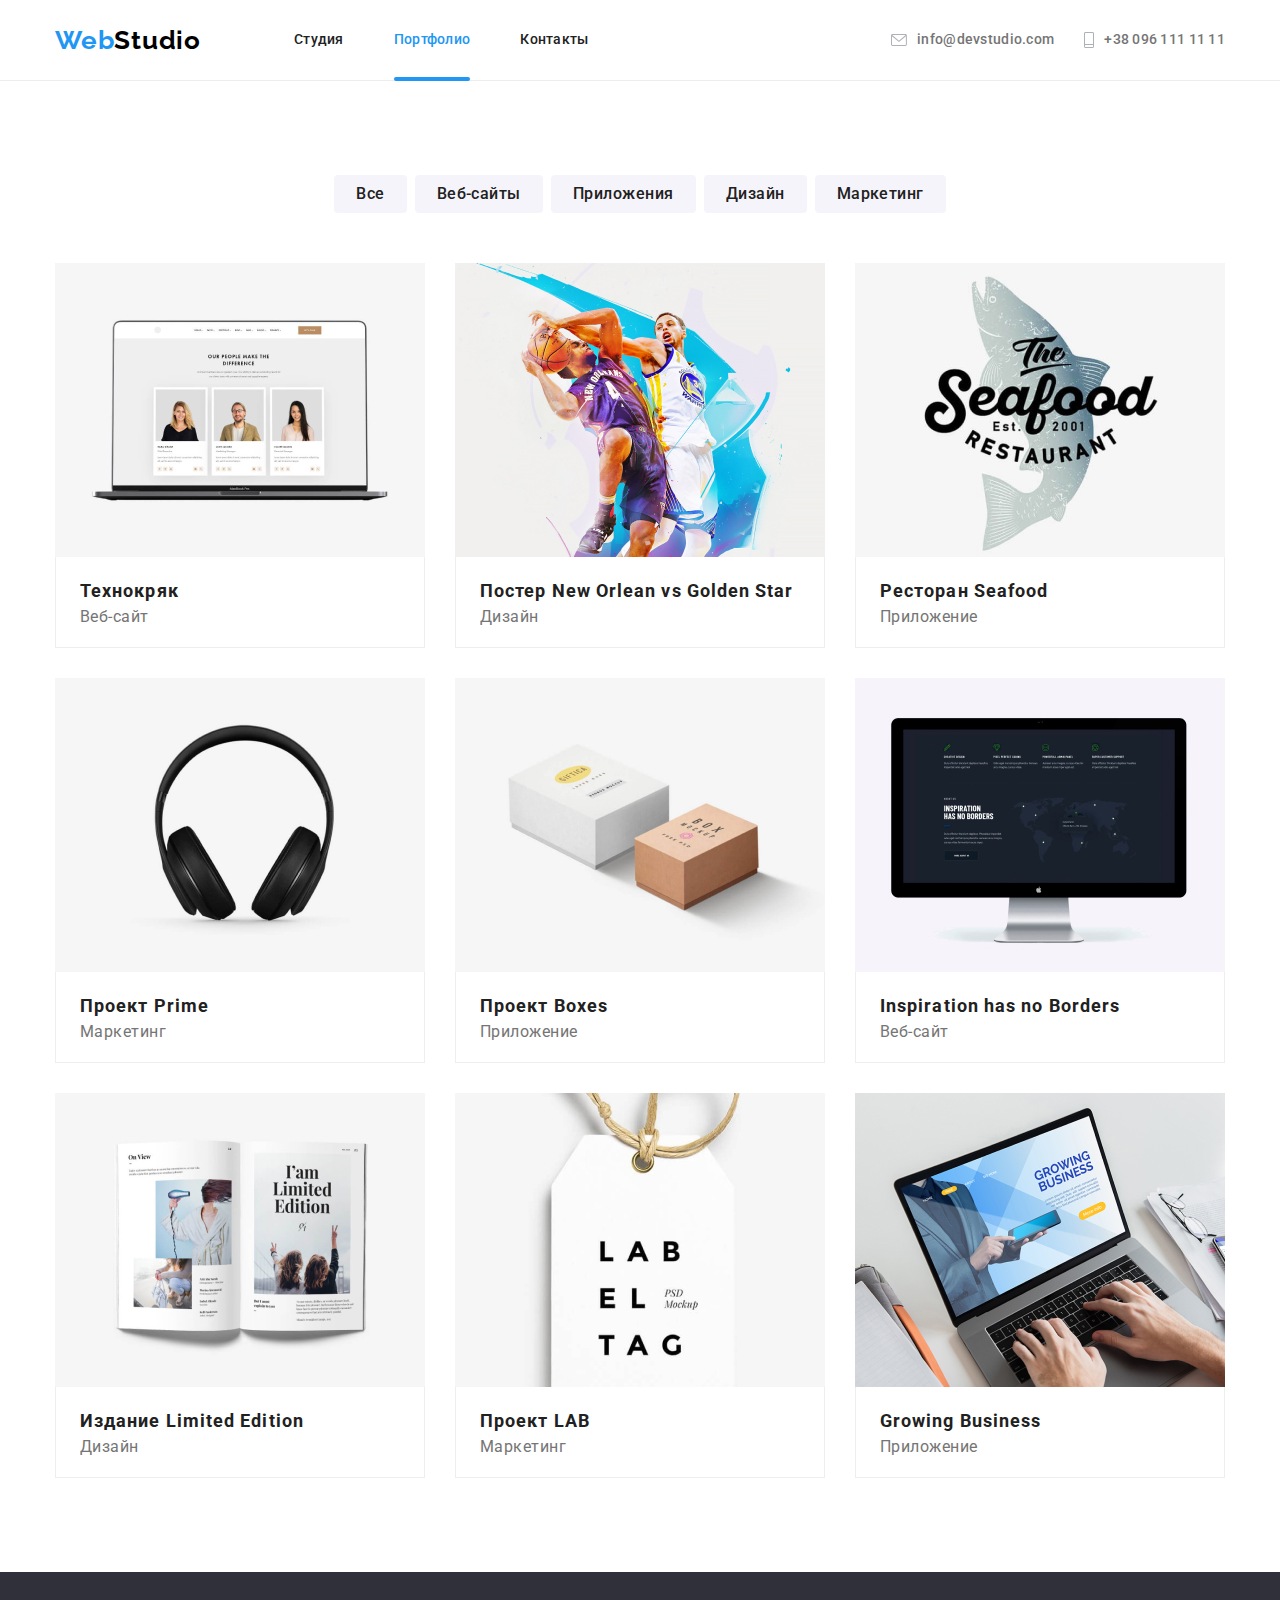
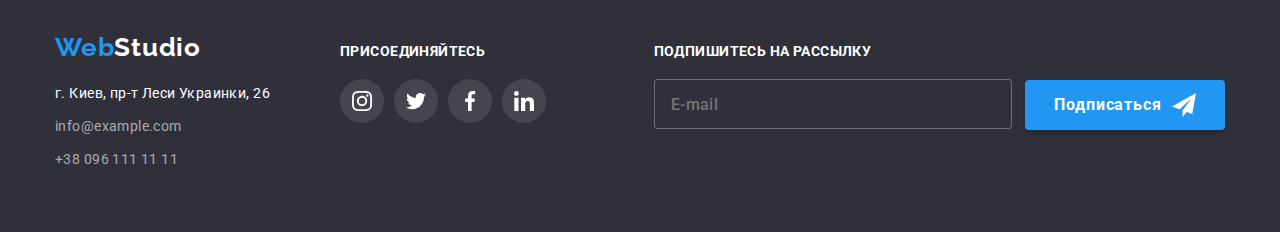
==== portfolio.html @ 92b2a3e3 "Копирует файлы ДЗ7 -> ДЗ8" ====
<!DOCTYPE html>
<html lang="ru">
  <head>
    <meta charset="UTF-8" />
    <meta http-equiv="X-UA-Compatible" content="IE=edge" />
    <meta name="viewport" content="width=device-width, initial-scale=1.0" />
    <title>Портфолио</title>
    <link rel="preconnect" href="https://fonts.gstatic.com" />
    <link
      href="https://fonts.googleapis.com/css2?family=Oleo+Script&family=Raleway:wght@700&family=Roboto:wght@400;500;700;900&display=swap"
      rel="stylesheet"
    />
    <link
      rel="stylesheet"
      href="https://cdnjs.cloudflare.com/ajax/libs/modern-normalize/0.2.0/modern-normalize.css"
    />
    <link rel="stylesheet" href="./css/main.min.css" />
    <meta name="viewport" content="width=device-width, initial-scale=1.0" />
  </head>
  <body>
    <!-- Секция "Верхняя линия"-->
    <header class="header">
      <div class="container">
        <div class="header__navigation">
          <nav class="header__navigation">
            <a class="header__link-logo" href="./"
              >Web<span class="header__link-logo-color">Studio</span></a
            >
            <ul class="header__list header__list-center">
              <li class="header__item-menu-margin">
                <a class="header__link-navigation" href="./">Студия</a>
              </li>
              <li class="header__item-menu-margin">
                <a
                  class="header__link-navigation current"
                  href="./portfolio.html"
                  >Портфолио</a
                >
              </li>
              <li class="header__item-menu-margin">
                <a class="header__link-navigation" href="./">Контакты</a>
              </li>
            </ul>
          </nav>
          <ul class="header__list header__list-margin">
            <li class="header__item-address-margin">
              <a class="header__link-address" href="mailto:info@devstudio.com">
                <svg class="header__icon" width="16px" height="12px">
                  <use href="./images/icons.svg#icon-address-envelope"></use>
                </svg>

                info@devstudio.com</a
              >
            </li>
            <li class="header__item-address-margin">
              <a class="header__link-address" href="tel:+380961111111">
                <svg class="header__icon" width="10px" height="16px">
                  <use href="./images/icons.svg#icon-address-phone"></use>
                </svg>
                +38 096 111 11 11</a
              >
            </li>
          </ul>
        </div>
      </div>
    </header>
    <!-- Main -->
    <main>
      <h1 class="visually-hidden">Проекты</h1>
      <!-- Секция фильтр проектов -->
      <section class="portfolio">
        <h2 class="visually-hidden">Фильтр проектов</h2>
        <div class="container">
          <ul class="portfolio__filter">
            <li class="portfolio__item">
              <button class="portfolio__button" type="button">Все</button>
            </li>
            <li class="portfolio__item">
              <button class="portfolio__button" type="button">Веб-сайты</button>
            </li>
            <li class="portfolio__item">
              <button class="portfolio__button" type="button">
                Приложения
              </button>
            </li>
            <li class="portfolio__item">
              <button class="portfolio__button" type="button">Дизайн</button>
            </li>
            <li class="portfolio__item">
              <button class="portfolio__button" type="button">Маркетинг</button>
            </li>
          </ul>
          <!-- Секция список проектов -->
          <h2 class="visually-hidden">Список проектов</h2>
          <ul class="portfolio__list">
            <li class="portfolio__card">
              <a href="./portfolio.html" class="portfolio__link">
                <div class="portfolio__image">
                  <img
                    src="./images/webstudio-portfolio-001.jpg"
                    alt="Фото с открытым ноутбуком"
                    width="370"
                  />
                  <div class="portfolio__description">
                    <p>
                      Технокряк это современная площадка распространения
                      коронавируса. Компании используют эту платформу для
                      цифрового шпионажа и атак на защищённые сервера
                      конкурентов.
                    </p>
                  </div>
                </div>
                <div class="portfolio__about">
                  <h3 class="portfolio__header-about">Технокряк</h3>
                  <p class="portfolio__text-about">Веб-сайт</p>
                </div>
              </a>
            </li>
            <li class="portfolio__card">
              <a href="./portfolio.html" class="portfolio__link">
                <div class="portfolio__image">
                  <img
                    src="./images/webstudio-portfolio-002.jpg"
                    alt="Фото с баскетболистами"
                    width="370"
                  />
                  <div class="portfolio__description">
                    <p>
                      Lorem ipsum dolor sit amet, consectetur adipisicing elit.
                      Minima nemo aperiam ipsam hic amet sed modi voluptates
                      voluptas totam, illo ea.
                    </p>
                  </div>
                </div>
                <div class="portfolio__about">
                  <h3 class="portfolio__header-about">
                    Постер New Orlean vs Golden Star
                  </h3>
                  <p class="portfolio__text-about">Дизайн</p>
                </div>
              </a>
            </li>
            <li class="portfolio__card">
              <a href="./portfolio.html" class="portfolio__link">
                <div class="portfolio__image">
                  <img
                    src="./images/webstudio-portfolio-003.jpg"
                    alt="Фото с логотипом-рыбой"
                    width="370"
                  />
                  <div class="portfolio__description">
                    <p>
                      Lorem ipsum dolor, sit amet consectetur adipisicing elit.
                      Omnis itaque ipsum, quisquam eum ipsa maiores illo
                      doloremque in provident ratione quasi laudantium id
                      recusandae similique nisi blanditiis optio! Officia, et!
                    </p>
                  </div>
                </div>
                <div class="portfolio__about">
                  <h3 class="portfolio__header-about">Ресторан Seafood</h3>
                  <p class="portfolio__text-about">Приложение</p>
                </div>
              </a>
            </li>
            <li class="portfolio__card">
              <a href="./portfolio.html" class="portfolio__link">
                <div class="portfolio__image">
                  <img
                    src="./images/webstudio-portfolio-004.jpg"
                    alt="Фото с гарнитурой"
                    width="370"
                  />
                  <div class="portfolio__description">
                    <p>
                      Lorem ipsum dolor sit amet consectetur adipisicing elit.
                      Enim illum dignissimos ullam architecto ipsam voluptas
                      suscipit! Eum aperiam amet id voluptatibus eaque quam,
                      autem debitis unde, recusandae ipsa eveniet praesentium.
                    </p>
                  </div>
                </div>
                <div class="portfolio__about">
                  <h3 class="portfolio__header-about">Проект Prime</h3>
                  <p class="portfolio__text-about">Маркетинг</p>
                </div>
              </a>
            </li>
            <li class="portfolio__card">
              <a href="./portfolio.html" class="portfolio__link">
                <div class="portfolio__image">
                  <img
                    src="./images/webstudio-portfolio-005.jpg"
                    alt="Фото с двумя коробками"
                    width="370"
                  />
                  <div class="portfolio__description">
                    <p>
                      Lorem ipsum, dolor sit amet consectetur adipisicing elit.
                      At quis odio animi tempora officiis, error molestias odit?
                      Doloribus sequi odit velit nesciunt laudantium assumenda
                      iusto?
                    </p>
                  </div>
                </div>
                <div class="portfolio__about">
                  <h3 class="portfolio__header-about">Проект Boxes</h3>
                  <p class="portfolio__text-about">Приложение</p>
                </div>
              </a>
            </li>
            <li class="portfolio__card">
              <a href="./portfolio.html" class="portfolio__link">
                <div class="portfolio__image">
                  <img
                    src="./images/webstudio-portfolio-006.jpg"
                    alt="Фото с ьоноблоком Apple"
                    width="370"
                  />
                  <div class="portfolio__description">
                    <p>
                      Lorem ipsum dolor sit amet consectetur adipisicing elit.
                      Totam, reprehenderit quia voluptatum deleniti
                      perspiciatis, id eligendi, quisquam odio dignissimos animi
                      quod consequuntur ad nihil similique aspernatur eius
                      placeat excepturi sed.
                    </p>
                  </div>
                </div>
                <div class="portfolio__about">
                  <h3 class="portfolio__header-about">
                    Inspiration has no Borders
                  </h3>
                  <p class="portfolio__text-about">Веб-сайт</p>
                </div>
              </a>
            </li>
            <li class="portfolio__card">
              <a href="./portfolio.html" class="portfolio__link">
                <div class="portfolio__image">
                  <img
                    src="./images/webstudio-portfolio-007.jpg"
                    alt="Фото с открытой книгой"
                    width="370"
                  />
                  <div class="portfolio__description">
                    <p>
                      Lorem ipsum, dolor sit amet consectetur adipisicing elit.
                      Nisi perferendis rem quo voluptates. Consectetur
                      repudiandae culpa maxime non iure tempore obcaecati dolor
                      voluptate ad, consequatur, deserunt commodi, excepturi
                      odio neque.
                    </p>
                  </div>
                </div>
                <div class="portfolio__about">
                  <h3 class="portfolio__header-about">
                    Издание Limited Edition
                  </h3>
                  <p class="portfolio__text-about">Дизайн</p>
                </div>
              </a>
            </li>
            <li class="portfolio__card">
              <a href="./portfolio.html" class="portfolio__link">
                <div class="portfolio__image">
                  <img
                    src="./images/webstudio-portfolio-008.jpg"
                    alt="Фото с метка с буквами"
                    width="370"
                  />
                  <div class="portfolio__description">
                    <p>
                      Lorem ipsum dolor sit amet consectetur adipisicing elit.
                      Delectus, exercitationem. Molestiae perferendis cupiditate
                      explicabo
                    </p>
                  </div>
                </div>
                <div class="portfolio__about">
                  <h3 class="portfolio__header-about">Проект LAB</h3>
                  <p class="portfolio__text-about">Маркетинг</p>
                </div>
              </a>
            </li>
            <li class="portfolio__card">
              <a href="./portfolio.html" class="portfolio__link">
                <div class="portfolio__image">
                  <img
                    src="./images/webstudio-portfolio-009.jpg"
                    alt="Фото руки на клавиатуре ноутбука"
                    width="370"
                  />
                  <div class="portfolio__description">
                    <p>
                      Lorem, ipsum dolor sit amet consectetur adipisicing elit.
                      Explicabo, illum cum facilis harum porro dignissimos, illo
                      perferendis similique ratione qui quia at placeat delectus
                      corrupti doloribus rerum non culpa dolorum!
                    </p>
                  </div>
                </div>
                <div class="portfolio__about">
                  <h3 class="portfolio__header-about">Growing Business</h3>
                  <p class="portfolio__text-about">Приложение</p>
                </div>
              </a>
            </li>
          </ul>
        </div>
      </section>
    </main>
    <!-- Секция "Подвал"-->
    <footer class="footer">
      <div class="container">
        <div class="footer__body">
          <div class="footer__address">
            <a class="footer__link-logo" href="./"
              >Web<span class="footer__link-logo-color">Studio</span></a
            >
            <address>
              <ul class="footer__list">
                <li class="footer__item">
                  <a
                    class="footer__link footer__link-light"
                    href="http://maps.google.com/?q=г.Киев,пр-тЛесиУкраинки,26"
                    target="_blank"
                    rel="nofollow noreferrer"
                    >г. Киев, пр-т Леси Украинки, 26</a
                  >
                </li>
                <li class="footer__item">
                  <a
                    class="footer__link footer__link-dark"
                    href="mailto:info@example.com"
                    >info@example.com</a
                  >
                </li>
                <li class="footer__item">
                  <a
                    class="footer__link footer__link-dark"
                    href="tel:+380961111111"
                    >+38 096 111 11 11</a
                  >
                </li>
              </ul>
            </address>
          </div>
          <div class="footer__social">
            <p class="footer__title">присоединяйтесь</p>
            <!-- список контактов в социальных сетях -->
            <ul class="footer__list-social">
              <li class="footer__item-social">
                <a
                  href="https://www.instagram.com"
                  class="footer__link-social"
                  target="_blank"
                  rel="noreferrer noopener"
                >
                  <svg class="footer__icon icon-social">
                    <use href="./images/icons.svg#icon-social-instagram"></use>
                  </svg>
                </a>
              </li>
              <li class="footer__item-social">
                <a
                  href="https://www.twitter.com"
                  class="footer__link-social"
                  target="_blank"
                  rel="noreferrer noopener"
                >
                  <svg class="footer__icon icon-social">
                    <use href="./images/icons.svg#icon-social-twitter"></use>
                  </svg>
                </a>
              </li>
              <li class="footer__item-social">
                <a
                  href="https://www.facebook.com"
                  class="footer__link-social"
                  target="_blank"
                  rel="noreferrer noopener"
                >
                  <svg class="footer__icon icon-social">
                    <use href="./images/icons.svg#icon-social-facebook"></use>
                  </svg>
                </a>
              </li>
              <li class="footer__item-social">
                <a
                  href="https://www.linkedin.com"
                  class="footer__link-social"
                  target="_blank"
                  rel="noreferrer noopener"
                >
                  <svg class="footer__icon icon-social">
                    <use href="./images/icons.svg#icon-social-linkedin"></use>
                  </svg>
                </a>
              </li>
            </ul>
          </div>
          <!-- Форма ввода электронного адреса для подписки на рассылку -->
          <div class="footer__form">
            <form action="./index.html">
              <label class="footer__label"> Подпишитесь на рассылку </label>
              <input
                class="footer__input"
                type="email"
                name="subscride-email-address"
                placeholder="E-mail"
              />
              <button class="footer__button button" type="submit">
                <span class="footer__label-button">
                  Подписаться
                  <svg class="footer__icon-button">
                    <use href="./images/icons.svg#icon-send-plane"></use>
                  </svg>
                </span>
              </button>
            </form>
          </div>
        </div>
      </div>
    </footer>
  </body>
</html>
---- css/main.min.css ----
/*! modern-normalize | MIT License | https://github.com/sindresorhus/modern-normalize */html{-webkit-box-sizing:border-box;box-sizing:border-box}*,*::before,*::after{-webkit-box-sizing:inherit;box-sizing:inherit}html{line-height:1.15}body{margin:0}h1{font-size:2em;margin:0.67em 0}hr{-webkit-box-sizing:content-box;box-sizing:content-box;height:0}pre{font-family:monospace, monospace;font-size:1em}a{-webkit-text-decoration-skip:objects}abbr[title]{-webkit-text-decoration:underline dotted;text-decoration:underline dotted}b,strong{font-weight:bolder}code,kbd,samp{font-family:monospace, monospace;font-size:1em}small{font-size:80%}sub,sup{font-size:75%;line-height:0;position:relative;vertical-align:baseline}sub{bottom:-0.25em}sup{top:-0.5em}button,input,optgroup,select,textarea{font-family:inherit;font-size:100%;line-height:1.15;margin:0}button,select{text-transform:none}button,[type='reset'],[type='submit']{-webkit-appearance:button}button::-moz-focus-inner,[type='button']::-moz-focus-inner,[type='reset']::-moz-focus-inner,[type='submit']::-moz-focus-inner{border-style:none;padding:0}button:-moz-focusring,[type='button']:-moz-focusring,[type='reset']:-moz-focusring,[type='submit']:-moz-focusring{outline:1px dotted ButtonText}fieldset{padding:0.35em 0.75em 0.625em}legend{padding:0}progress{vertical-align:baseline}[type='number']::-webkit-inner-spin-button,[type='number']::-webkit-outer-spin-button{height:auto}[type='search']{-webkit-appearance:textfield;outline-offset:-2px}[type='search']::-webkit-search-cancel-button,[type='search']::-webkit-search-decoration{-webkit-appearance:none}::-webkit-file-upload-button{-webkit-appearance:button;font:inherit}details{display:block}summary{display:list-item}.header .header__link-logo,.footer .footer__link-logo{color:#2196f3;font-family:'Raleway', sans-serif;font-weight:700;font-size:26px;line-height:1.19;letter-spacing:0.03em}.header .header__link-navigation{color:#212121;font-weight:500;font-size:14px;line-height:1.14;letter-spacing:0.02em;padding-top:32px;padding-bottom:32px}.header .header__link-address{color:#757575;font-weight:500;font-size:14px;line-height:1.14;letter-spacing:0.02em;padding-top:32px;padding-bottom:32px}.header .header__link-logo,.footer .footer__link-logo{color:#2196f3;font-family:'Raleway', sans-serif;font-weight:700;font-size:26px;line-height:1.19;letter-spacing:0.03em}.header .header__link-navigation{color:#212121;font-weight:500;font-size:14px;line-height:1.14;letter-spacing:0.02em;padding-top:32px;padding-bottom:32px}.hero .hero__title{color:#fff;font-weight:900;font-size:44px;line-height:1.36;text-align:center;letter-spacing:0.06em;text-transform:uppercase}.functions .functions__title,.team .team__title,.clients .clients__title{color:#212121;font-weight:700;font-size:36px;line-height:1.16;text-align:center;letter-spacing:0.03em}.footer .footer__title,.footer .footer__label,.features .features__title{color:#212121;font-weight:700;font-size:14px;line-height:1.14;letter-spacing:0.03em;text-transform:uppercase}.functions .functions__text{color:#fff;font-weight:500;font-size:14px;line-height:1.18;text-align:center;letter-spacing:0.03em;text-transform:uppercase}.team .team__name{color:#212121;font-weight:500;font-size:16px;line-height:1.18;text-align:center;letter-spacing:0.03em}.footer .footer__link,.features .features__text{font-style:normal;color:#757575;font-size:14px;line-height:1.71;letter-spacing:0.03em}.team .team__text,.portfolio .portfolio__text-about{color:#757575;font-size:16px;line-height:1.18;letter-spacing:0.03em}.portfolio .portfolio__description{font-size:18px;line-height:1.5;letter-spacing:0.03em;color:#fff}.portfolio .portfolio__header-about{margin-bottom:4px;font-weight:700;font-size:18px;line-height:1.5;letter-spacing:0.06em;color:#212121}.modal .modal__header{font-weight:700;font-size:20px;line-height:1.15;text-align:center;letter-spacing:0.03em;color:#212121}.footer .footer__input{font-weight:500;font-size:16px;line-height:1.25;letter-spacing:0.03em;color:rgba(255,255,255,0.6)}.footer .footer__button,.hero .hero__button,.modal .modal__button{color:#fff;font-weight:700;font-size:16px;line-height:1.87;letter-spacing:0.06em}.portfolio .portfolio__button{color:#212121;font-weight:500;font-size:16px;line-height:1.62;text-align:center;letter-spacing:0.03em}html{-webkit-box-sizing:border-box;box-sizing:border-box}*,*::after,*::before{-webkit-box-sizing:inherit;box-sizing:inherit}body{font-family:'Roboto', sans-serif;font-size:14px;line-height:1.71;letter-spacing:0.03em;color:#757575}.container{padding-left:15px;padding-right:15px;margin:0 auto}.visually-hidden{position:absolute !important;clip:rect(1px 1px 1px 1px);clip:rect(1px, 1px, 1px, 1px);padding:0 !important;border:0 !important;height:1px !important;width:1px !important;overflow:hidden}@media screen and (min-width: 480px){.container{max-width:480px}}@media screen and (min-width: 768px){.container{max-width:768px}}@media screen and (min-width: 1200px){.container{max-width:1200px}}.button{-webkit-box-align:center;-ms-flex-align:center;align-items:center;text-align:center;background-color:#2196f3;cursor:pointer;border:none;border-radius:4px}.icon-social{width:20px;height:20px;fill:#afb1b8}.header{background-color:#fff;border-bottom:1px solid #ececec}.header .header__link-logo{display:block;text-decoration:none;margin-right:93px}.header .header__link-logo-color{color:#000}.header .header__navigation{display:-webkit-box;display:-ms-flexbox;display:flex;-webkit-box-align:center;-ms-flex-align:center;align-items:center}.header .header__list{list-style:none;display:-webkit-box;display:-ms-flexbox;display:flex;margin-top:0;margin-bottom:0;padding:0}.header .header__list-margin{margin-left:auto}.header .header__list-center{-webkit-box-align:center;-ms-flex-align:center;align-items:center}.header .header__item-menu-margin:not(:last-child){margin-right:50px}.header .header__item-address-margin:not(:last-child){margin-right:30px}.header .header__link-navigation{-webkit-transition:250ms color cubic-bezier(0.4, 0, 0.2, 1);transition:250ms color cubic-bezier(0.4, 0, 0.2, 1);position:relative;display:block;text-decoration:none}.header .header__link-navigation.current,.header .header__link-navigation:hover,.header .header__link-navigation:active,.header .header__link-navigation:focus{color:#2196f3}.header .header__link-navigation.current::after{opacity:1}.header .header__link-navigation::after{-webkit-transition:250ms opacity cubic-bezier(0.4, 0, 0.2, 1);transition:250ms opacity cubic-bezier(0.4, 0, 0.2, 1);content:'';position:absolute;display:block;border-radius:2px;width:100%;height:4px;left:0;bottom:-1px;background-color:#2196f3;opacity:0}.header .header__icon{-webkit-transition:250ms fill cubic-bezier(0.4, 0, 0.2, 1);transition:250ms fill cubic-bezier(0.4, 0, 0.2, 1);fill:#afb1b8;margin-right:10px}.header .header__link-address{-webkit-transition:250ms color cubic-bezier(0.4, 0, 0.2, 1);transition:250ms color cubic-bezier(0.4, 0, 0.2, 1);display:-webkit-box;display:-ms-flexbox;display:flex;-webkit-box-align:center;-ms-flex-align:center;align-items:center;text-decoration:none}.header .header__link-address:hover,.header .header__link-address:active,.header .header__link-address:focus{color:#2196f3}.header .header__link-address:hover .header__icon,.header .header__link-address:active .header__icon,.header .header__link-address:focus .header__icon{fill:#2196f3}.footer{width:auto;padding-top:60px;padding-bottom:60px;background-color:#2f303a}.footer .footer__body{display:-webkit-box;display:-ms-flexbox;display:flex;-webkit-box-align:baseline;-ms-flex-align:baseline;align-items:baseline}.footer .footer__link-logo{display:inline-block;text-decoration:none;margin-right:0;margin-bottom:20px}.footer .footer__link-logo-color{color:#fff}.footer .footer__address{margin-right:70px}.footer .footer__list{display:-webkit-box;display:-ms-flexbox;display:flex;padding-left:0;padding-right:0;margin-top:0;margin-bottom:0;-webkit-box-orient:vertical;-webkit-box-direction:normal;-ms-flex-direction:column;flex-direction:column;list-style:none}.footer .footer__item:not(:last-child){margin-bottom:9px}.footer .footer__link{-webkit-transition:250ms color cubic-bezier(0.4, 0, 0.2, 1);transition:250ms color cubic-bezier(0.4, 0, 0.2, 1);text-decoration:none}.footer .footer__link:hover,.footer .footer__link:active,.footer .footer__link:focus{color:#2196f3}.footer .footer__link-light{color:#fff}.footer .footer__link-dark{color:rgba(255,255,255,0.6)}.footer .footer__social{margin-top:0;margin-bottom:0}.footer .footer__title{margin-top:0;margin-bottom:20px;padding-top:0;padding-bottom:0;color:#fff}.footer .footer__list-social{display:-webkit-inline-box;display:-ms-inline-flexbox;display:inline-flex;list-style:none;padding-left:0;padding-right:0;margin-top:0;margin-bottom:0}.footer .footer__item-social{display:-webkit-box;display:-ms-flexbox;display:flex;-webkit-box-pack:center;-ms-flex-pack:center;justify-content:center;-webkit-box-align:center;-ms-flex-align:center;align-items:center;background:rgba(255,255,255,0.1);border-radius:50%;width:44px;height:44px}.footer .footer__item-social:not(:last-child){margin-right:10px}.footer .footer__link-social{-webkit-transition:250ms background-color cubic-bezier(0.4, 0, 0.2, 1);transition:250ms background-color cubic-bezier(0.4, 0, 0.2, 1);display:-webkit-box;display:-ms-flexbox;display:flex;-webkit-box-pack:center;-ms-flex-pack:center;justify-content:center;-webkit-box-align:center;-ms-flex-align:center;align-items:center;border-radius:50%;width:44px;height:44px}.footer .footer__link-social:hover,.footer .footer__link-social:active,.footer .footer__link-social:focus{background-color:#2196f3}.footer .footer__icon{-webkit-transition:250ms fill cubic-bezier(0.4, 0, 0.2, 1);transition:250ms fill cubic-bezier(0.4, 0, 0.2, 1);fill:#fff}.footer .footer__form{margin-right:0;margin-left:auto}.footer .footer__label{display:block;margin-top:0;margin-bottom:20px;padding-top:0;padding-bottom:0;color:#fff}.footer .footer__input{-webkit-transition:250ms -webkit-filter cubic-bezier(0.4, 0, 0.2, 1);transition:250ms -webkit-filter cubic-bezier(0.4, 0, 0.2, 1);transition:250ms filter cubic-bezier(0.4, 0, 0.2, 1);transition:250ms filter cubic-bezier(0.4, 0, 0.2, 1), 250ms -webkit-filter cubic-bezier(0.4, 0, 0.2, 1);-webkit-transition:250ms border-color cubic-bezier(0.4, 0, 0.2, 1);transition:250ms border-color cubic-bezier(0.4, 0, 0.2, 1);width:358px;height:50px;padding:15px 16px 15px 16px;margin-right:10px;border:1px solid rgba(255,255,255,0.3);-webkit-box-sizing:border-box;box-sizing:border-box;border-radius:4px;outline:none;background:#2f303a}.footer .footer__input:hover,.footer .footer__input:active,.footer .footer__input:focus{border:1px solid #2196f3;-webkit-filter:drop-shadow(0px 4px 4px rgba(0,0,0,0.15));filter:drop-shadow(0px 4px 4px rgba(0,0,0,0.15))}.footer .footer__button{-webkit-transition:250ms -webkit-filter cubic-bezier(0.4, 0, 0.2, 1);transition:250ms -webkit-filter cubic-bezier(0.4, 0, 0.2, 1);transition:250ms filter cubic-bezier(0.4, 0, 0.2, 1);transition:250ms filter cubic-bezier(0.4, 0, 0.2, 1), 250ms -webkit-filter cubic-bezier(0.4, 0, 0.2, 1);width:200px;height:50px;padding:0 0 0 0;-webkit-box-shadow:0px 4px 4px rgba(0,0,0,0.15);box-shadow:0px 4px 4px rgba(0,0,0,0.15)}.footer .footer__button:hover,.footer .footer__button:active,.footer .footer__button:focus{-webkit-filter:drop-shadow(0px 4px 4px rgba(0,0,0,0.25));filter:drop-shadow(0px 4px 4px rgba(0,0,0,0.25))}.footer .footer__label-button{display:-webkit-box;display:-ms-flexbox;display:flex;-webkit-box-align:center;-ms-flex-align:center;align-items:center;-webkit-box-pack:center;-ms-flex-pack:center;justify-content:center}.footer .footer__icon-button{width:24px;height:24px;margin-left:10px;fill:#fff}.hero{display:block;text-align:center;max-width:1600px;padding-top:200px;padding-bottom:200px;margin-left:auto;margin-right:auto;background-color:#c4c4c4;background-image:-webkit-gradient(linear, right top, left top, from(rgba(47,48,58,0.4)), color-stop(40%), to(transparent)),url(../images/webstudio-bgimage.jpg);background-image:linear-gradient(to left, rgba(47,48,58,0.4), 40%, transparent 100%),url(../images/webstudio-bgimage.jpg);background-repeat:no-repeat;background-position:top left;background-size:cover}.hero .hero__title{margin-top:0;margin-bottom:30px;padding-bottom:0}.hero .hero__button{-webkit-transition:250ms background-color cubic-bezier(0.4, 0, 0.2, 1);transition:250ms background-color cubic-bezier(0.4, 0, 0.2, 1);width:200px;height:50px}.hero .hero__button:hover,.hero .hero__button:active,.hero .hero__button:focus{background-color:#188ce8;border-radius:0px}.modal__backdrop{-webkit-transition:250ms opacity cubic-bezier(0.4, 0, 0.2, 1);transition:250ms opacity cubic-bezier(0.4, 0, 0.2, 1);position:fixed;top:0;left:0;width:100%;height:100%;z-index:99;background:rgba(0,0,0,0.2)}.modal__backdrop.is-hidden{opacity:0;pointer-events:none}.modal{position:absolute;display:block;padding:0 0 0 0;top:50%;left:50%;width:530px;height:580px;border-radius:4px;-webkit-transform:translate(-50%, -50%);transform:translate(-50%, -50%);background:#fff;-webkit-box-shadow:0px 1px 3px rgba(0,0,0,0.12),0px 1px 1px rgba(0,0,0,0.14),0px 2px 1px rgba(0,0,0,0.2);box-shadow:0px 1px 3px rgba(0,0,0,0.12),0px 1px 1px rgba(0,0,0,0.14),0px 2px 1px rgba(0,0,0,0.2);border-radius:4px}.modal .modal__close{display:-webkit-box;display:-ms-flexbox;display:flex;-webkit-box-pack:end;-ms-flex-pack:end;justify-content:flex-end;margin-top:8px;margin-bottom:2px;margin-right:8px}.modal .modal__button-close{display:-webkit-box;display:-ms-flexbox;display:flex;-webkit-box-pack:center;-ms-flex-pack:center;justify-content:center;-webkit-box-align:center;-ms-flex-align:center;align-items:center;cursor:pointer;background:#fff;border:1px solid rgba(0,0,0,0.1);border-radius:50%;width:30px;height:30px}.modal .modal__icon-close{-webkit-transition:250ms fill cubic-bezier(0.4, 0, 0.2, 1);transition:250ms fill cubic-bezier(0.4, 0, 0.2, 1);width:11px;height:11px;fill:black}.modal .modal__button-close:hover .modal__icon-close{-webkit-transition:250ms fill cubic-bezier(0.4, 0, 0.2, 1);transition:250ms fill cubic-bezier(0.4, 0, 0.2, 1);fill:#2196f3}.modal .modal__header{display:block;margin-top:0;margin-bottom:12px;padding:0 0 0 0}.modal .modal__form{display:-webkit-box;display:-ms-flexbox;display:flex;-webkit-box-orient:vertical;-webkit-box-direction:normal;-ms-flex-direction:column;flex-direction:column;-webkit-box-align:center;-ms-flex-align:center;align-items:center}.modal .modal__group{display:-webkit-box;display:-ms-flexbox;display:flex;-webkit-box-orient:vertical;-webkit-box-direction:normal;-ms-flex-direction:column;flex-direction:column;-webkit-box-align:center;-ms-flex-align:center;align-items:center;margin-bottom:20px}.modal .modal__input-label{position:relative;display:-webkit-box;display:-ms-flexbox;display:flex;-webkit-box-orient:vertical;-webkit-box-direction:normal;-ms-flex-direction:column;flex-direction:column;cursor:pointer;margin-bottom:10px}.modal .modal__comment-label{display:-webkit-box;display:-ms-flexbox;display:flex;-webkit-box-orient:vertical;-webkit-box-direction:normal;-ms-flex-direction:column;flex-direction:column;cursor:pointer;margin-bottom:0px}.modal .modal__checkbox-label{position:relative;display:-webkit-box;display:-ms-flexbox;display:flex;-webkit-box-align:baseline;-ms-flex-align:baseline;align-items:baseline;-webkit-box-pack:center;-ms-flex-pack:center;justify-content:center;width:448px;margin-bottom:30px}.modal .modal__input-text{margin-top:0;margin-bottom:4px;padding:0 0 0 0;font-weight:500;font-size:12px;line-height:1.16;letter-spacing:0.01em;color:#757575}.modal .modal__checkbox-text{margin-top:0;margin-bottom:0;margin-left:7px;padding:0 0 0 0;font-weight:500;font-size:14px;line-height:1.71;letter-spacing:0.03em;color:#757575}.modal .modal__input{-webkit-transition:250ms border-color cubic-bezier(0.4, 0, 0.2, 1);transition:250ms border-color cubic-bezier(0.4, 0, 0.2, 1);width:448px;height:40px;border:1px solid rgba(33,33,33,0.2);-webkit-box-sizing:border-box;box-sizing:border-box;outline-width:0px;cursor:pointer;border-radius:4px;padding:11px 12px 11px 42px}.modal .modal__input:hover ~ .modal__icon-input,.modal .modal__input:active ~ .modal__icon-input,.modal .modal__input:focus ~ .modal__icon-input,.modal .modal__input:hover,.modal .modal__input:active,.modal .modal__input:focus{border-color:#2196f3;fill:#188ce8}.modal .modal__icon-input{-webkit-transition:250ms fill cubic-bezier(0.4, 0, 0.2, 1);transition:250ms fill cubic-bezier(0.4, 0, 0.2, 1);position:absolute;top:50%;left:0;width:18px;height:18px;margin-left:12px;fill:#212121}.modal .modal__icon-checkbox{-webkit-transition:250ms opacity cubic-bezier(0.4, 0, 0.2, 1);transition:250ms opacity cubic-bezier(0.4, 0, 0.2, 1);position:absolute;top:18%;left:12px;width:16px;height:15px;fill:#212121}.modal .modal__icon-checkbox-checked{-webkit-transition:250ms opacity cubic-bezier(0.4, 0, 0.2, 1);transition:250ms opacity cubic-bezier(0.4, 0, 0.2, 1);position:absolute;top:18%;left:12px;width:16px;height:15px;fill:#212121;opacity:0}.modal .modal__comment{-webkit-transition:250ms border-color cubic-bezier(0.4, 0, 0.2, 1);transition:250ms border-color cubic-bezier(0.4, 0, 0.2, 1);width:448px;height:120px;padding:12px 16px 12px 16px;resize:none;border:1px solid rgba(33,33,33,0.2);-webkit-box-sizing:border-box;box-sizing:border-box;outline-width:0px;cursor:pointer;border-radius:4px;font-weight:500;font-size:14px;line-height:1.14;letter-spacing:0.01em;color:rgba(117,117,117,0.5)}.modal .modal__comment:hover{border-color:#2196f3}.modal .modal__checkbox{opacity:0;margin-right:7px}.modal .modal__checkbox:checked ~ .modal__icon-checkbox{opacity:0}.modal .modal__checkbox:checked ~ .modal__icon-checkbox-checked{opacity:1}.modal .modal__link{color:#2196f3}.modal .modal__button{-webkit-transition:250ms background-color cubic-bezier(0.4, 0, 0.2, 1);transition:250ms background-color cubic-bezier(0.4, 0, 0.2, 1);width:200px;height:50px;padding:0 0 0 0;-webkit-box-shadow:0px 4px 4px rgba(0,0,0,0.15);box-shadow:0px 4px 4px rgba(0,0,0,0.15)}.modal .modal__button:hover,.modal .modal__button:active,.modal .modal__button:focus{background-color:#188ce8}.features{background-color:#fff}.features .features__list{margin-top:0;margin-bottom:0;padding-left:0;padding-right:0;list-style:none}.features .features__item{display:block;margin-top:0;margin-bottom:0px}.features .features__title{margin-top:0;margin-bottom:10px}.features .features__text{margin-top:0;margin-bottom:0}.features .features__icon{width:70px;height:70px;fill:#212121}.features .features__view{display:-webkit-box;display:-ms-flexbox;display:flex;-webkit-box-pack:center;-ms-flex-pack:center;justify-content:center;-webkit-box-align:center;-ms-flex-align:center;align-items:center;width:270px;height:120px;background:#f5f4fa;border-radius:4px;margin-bottom:30px}@media screen and (min-width: 480px){.features{padding-top:60px;padding-bottom:60px}.features .features__list{display:block;margin-left:auto;margin-right:auto;margin-bottom:0}.features .features__item{display:block;margin-top:0;margin-bottom:0px;width:450px}.features .features__item:not(:last-child){margin-bottom:30px}.features .features__view{width:450px}.features .features__title{text-align:center}}@media screen and (min-width: 768px){.features{padding-top:60px;padding-bottom:60px}.features .features__list{display:-webkit-box;display:-ms-flexbox;display:flex;-ms-flex-wrap:wrap;flex-wrap:wrap;margin-left:auto;margin-right:auto;margin-bottom:0}.features .features__item{display:block;margin-top:0;margin-bottom:0px;width:354px}.features .features__item:not(:nth-child(2n)){margin-right:30px}.features .features__item:not(:nth-last-child(-n+2)){margin-bottom:30px}.features .features__view{width:354px}.features .features__title{text-align:left}}@media screen and (min-width: 1200px){.features{padding-top:94px;padding-bottom:94px}.features .features__list{display:-webkit-box;display:-ms-flexbox;display:flex;-ms-flex-wrap:nowrap;flex-wrap:nowrap}.features .features__item{display:block;margin-top:0;margin-bottom:0px;width:270px}.features .features__item:not(:last-child){margin-right:30px}.features .features__view{width:270px}.features .features__title{text-align:left}}.functions{padding-bottom:94px;background-color:#fff}.functions .functions__title{margin-top:0;margin-bottom:50px}.functions .functions__text{margin-top:0;margin-bottom:0}.functions .functions__list{list-style:none;display:-webkit-box;display:-ms-flexbox;display:flex;padding-left:0;padding-right:0;margin-top:0;margin-bottom:0}.functions .functions__list img{display:block;margin-top:0;margin-bottom:0}.functions .functions__item{position:relative}.functions .functions__item:not(:last-child){margin-right:30px}.functions .functions__label{position:absolute;bottom:0;left:0;width:100%;height:auto;padding-top:27px;padding-bottom:27px;background:rgba(47,48,58,0.8)}.team{padding-top:94px;padding-bottom:94px;background-color:#f5f4fa}.team .team__title{margin-top:0;margin-bottom:50px}.team .team__list{display:-webkit-box;display:-ms-flexbox;display:flex;list-style:none;padding-left:0;padding-right:0;margin-top:0;margin-bottom:0}.team .team__list img{display:block;margin-top:0;margin-bottom:0}.team .team__item{display:block;max-width:270px;background-color:#fff;-webkit-box-shadow:0px 1px 3px rgba(0,0,0,0.12),0px 1px 1px rgba(0,0,0,0.14),0px 2px 1px rgba(0,0,0,0.2);box-shadow:0px 1px 3px rgba(0,0,0,0.12),0px 1px 1px rgba(0,0,0,0.14),0px 2px 1px rgba(0,0,0,0.2);border-radius:0px 0px 4px 4px}.team .team__item:not(:last-child){margin-right:30px}.team .team__label{text-align:center;padding:30px 20px 30px 20px}.team .team__name{margin-top:0;margin-bottom:0}.team .team__text{margin-top:10px;margin-bottom:0}.team .team__list-social{display:-webkit-inline-box;display:-ms-inline-flexbox;display:inline-flex;list-style:none;padding-left:0;padding-right:0;margin-top:16px;margin-bottom:0}.team .team__link-social{-webkit-transition:250ms background-color cubic-bezier(0.4, 0, 0.2, 1);transition:250ms background-color cubic-bezier(0.4, 0, 0.2, 1);display:-webkit-box;display:-ms-flexbox;display:flex;-webkit-box-pack:center;-ms-flex-pack:center;justify-content:center;-webkit-box-align:center;-ms-flex-align:center;align-items:center;border-radius:50%;width:44px;height:44px}.team .team__link-social:hover .team__icon,.team .team__link-social:active .team__icon,.team .team__link-social:focus .team__icon{fill:#fff}.team .team__link-social:hover,.team .team__link-social:active,.team .team__link-social:focus{background-color:#2196f3}.team .team__item-social:not(:last-child){margin-right:10px}.team .team__icon{-webkit-transition:250ms fill cubic-bezier(0.4, 0, 0.2, 1);transition:250ms fill cubic-bezier(0.4, 0, 0.2, 1);fill:#afb1b8}.clients{padding-top:94px;padding-bottom:94px;background-color:#fff}.clients .clients__title{margin-top:0;margin-bottom:50px}.clients .clients__list{display:-webkit-box;display:-ms-flexbox;display:flex;list-style:none;text-align:center;padding-left:0;padding-right:0;margin-top:0;margin-bottom:0}.clients .clients__item{-webkit-transition:250ms border-color cubic-bezier(0.4, 0, 0.2, 1);transition:250ms border-color cubic-bezier(0.4, 0, 0.2, 1);display:block;height:90px;width:170px;border:1px solid #afb1b8;-webkit-box-sizing:border-box;box-sizing:border-box;border-radius:4px}.clients .clients__item:hover,.clients .clients__item:active,.clients .clients__item:focus{border-color:#2196f3}.clients .clients__item:not(:last-child){margin-right:30px}.clients .clients__icon{-webkit-transition:250ms fill cubic-bezier(0.4, 0, 0.2, 1);transition:250ms fill cubic-bezier(0.4, 0, 0.2, 1);fill:#afb1b8}.clients .clients__link{display:-webkit-box;display:-ms-flexbox;display:flex;-webkit-box-pack:center;-ms-flex-pack:center;justify-content:center;-webkit-box-align:center;-ms-flex-align:center;align-items:center;width:170px;height:90px}.clients .clients__link:hover .clients__icon,.clients .clients__link:active .clients__icon,.clients .clients__link:focus .clients__icon{fill:#2196f3}.portfolio{background-color:#fff;color:#757575;padding-top:94px;padding-bottom:94px}.portfolio .portfolio__filter{padding-left:0;padding-right:0;margin-top:0;margin-bottom:0;display:-webkit-box;display:-ms-flexbox;display:flex;list-style:none;text-align:center;-webkit-box-pack:center;-ms-flex-pack:center;justify-content:center}.portfolio .portfolio__item:not(:last-child){margin-right:8px}.portfolio .portfolio__button{-webkit-transition:250ms color cubic-bezier(0.4, 0, 0.2, 1);transition:250ms color cubic-bezier(0.4, 0, 0.2, 1);-webkit-transition:250ms -webkit-box-shadow cubic-bezier(0.4, 0, 0.2, 1);transition:250ms -webkit-box-shadow cubic-bezier(0.4, 0, 0.2, 1);transition:250ms box-shadow cubic-bezier(0.4, 0, 0.2, 1);transition:250ms box-shadow cubic-bezier(0.4, 0, 0.2, 1), 250ms -webkit-box-shadow cubic-bezier(0.4, 0, 0.2, 1);-webkit-transition:250ms background-color cubic-bezier(0.4, 0, 0.2, 1);transition:250ms background-color cubic-bezier(0.4, 0, 0.2, 1);background-color:#f5f4fa;cursor:pointer;border:none;border-radius:4px;padding:6px 22px 6px 22px}.portfolio .portfolio__button:hover,.portfolio .portfolio__button:focus,.portfolio .portfolio__button:active{background-color:#2196f3;color:#fff;-webkit-box-shadow:0px 4px 4px rgba(0,0,0,0.25);box-shadow:0px 4px 4px rgba(0,0,0,0.25)}.portfolio .portfolio__list{padding-left:0;padding-right:0;margin-top:50px;margin-bottom:0;display:-webkit-box;display:-ms-flexbox;display:flex;list-style:none;-ms-flex-wrap:wrap;flex-wrap:wrap}.portfolio .portfolio__list img{display:block;margin-top:0;margin-bottom:0}.portfolio .portfolio__card:not(:nth-child(3n)){margin-right:30px}.portfolio .portfolio__card:not(:nth-last-child(-n+3)){margin-bottom:30px}.portfolio .portfolio__about{padding:20px 24px 20px 24px;border:1px solid #eee;border-top:0}.portfolio .portfolio__header-about{display:block;margin-top:0;margin-bottom:4px}.portfolio .portfolio__text-about{margin-top:0;margin-bottom:0}.portfolio .portfolio__description{position:absolute;display:-webkit-box;display:-ms-flexbox;display:flex;-webkit-box-align:center;-ms-flex-align:center;align-items:center;top:0;left:0;width:100%;height:100%;padding-right:24px;padding-left:24px;background-color:rgba(33,150,243,0.9);-webkit-transform:translatey(100%);transform:translatey(100%);-webkit-transition:-webkit-transform 250ms ease;transition:-webkit-transform 250ms ease;transition:transform 250ms ease;transition:transform 250ms ease, -webkit-transform 250ms ease}.portfolio .portfolio__link{-webkit-transition:250ms -webkit-box-shadow cubic-bezier(0.4, 0, 0.2, 1);transition:250ms -webkit-box-shadow cubic-bezier(0.4, 0, 0.2, 1);transition:250ms box-shadow cubic-bezier(0.4, 0, 0.2, 1);transition:250ms box-shadow cubic-bezier(0.4, 0, 0.2, 1), 250ms -webkit-box-shadow cubic-bezier(0.4, 0, 0.2, 1);text-decoration:none;display:block}.portfolio .portfolio__link:hover .portfolio__description{-webkit-transform:translatey(0);transform:translatey(0)}.portfolio .portfolio__link:hover .portfolio__image{-webkit-box-shadow:0px 4px 4px rgba(0,0,0,0.25);box-shadow:0px 4px 4px rgba(0,0,0,0.25)}.portfolio .portfolio__link:hover,.portfolio .portfolio__link:focus,.portfolio .portfolio__link:active{-webkit-box-shadow:0px 4px 4px rgba(0,0,0,0.25);box-shadow:0px 4px 4px rgba(0,0,0,0.25)}.portfolio .portfolio__image{-webkit-transition:250ms -webkit-box-shadow cubic-bezier(0.4, 0, 0.2, 1);transition:250ms -webkit-box-shadow cubic-bezier(0.4, 0, 0.2, 1);transition:250ms box-shadow cubic-bezier(0.4, 0, 0.2, 1);transition:250ms box-shadow cubic-bezier(0.4, 0, 0.2, 1), 250ms -webkit-box-shadow cubic-bezier(0.4, 0, 0.2, 1);position:relative;overflow:hidden}
/*# sourceMappingURL=main.min.css.map */
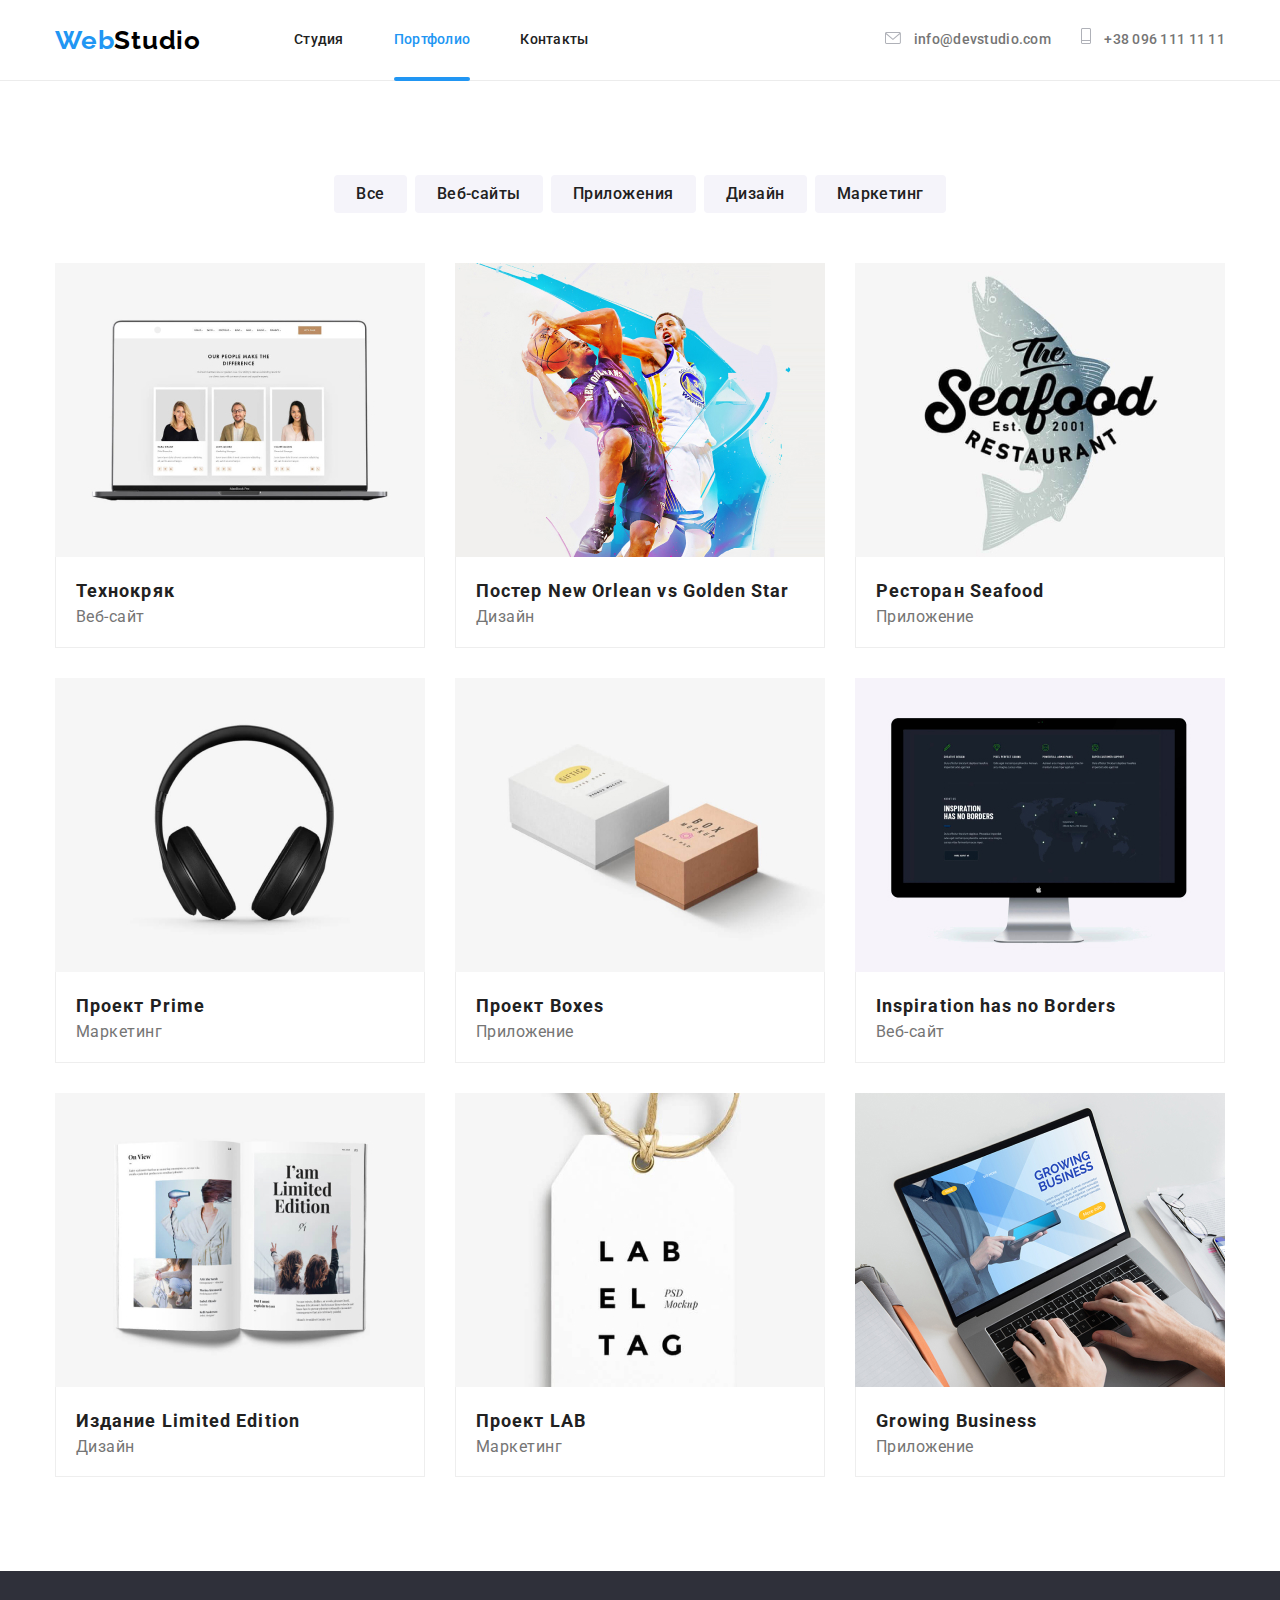
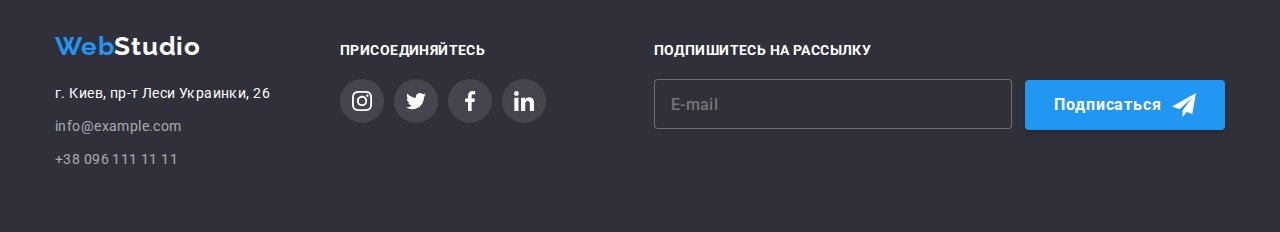
==== commit 9b08c91f: "Добавляет адаптивные свойства в секции "Портфолио"" ====
--- a/portfolio.html
+++ b/portfolio.html
@@ -26,7 +26,7 @@
             <a class="header__link-logo" href="./"
               >Web<span class="header__link-logo-color">Studio</span></a
             >
-            <ul class="header__list header__list-center">
+            <ul class="header__list-menu">
               <li class="header__item-menu-margin">
                 <a class="header__link-navigation" href="./">Студия</a>
               </li>
@@ -42,7 +42,7 @@
               </li>
             </ul>
           </nav>
-          <ul class="header__list header__list-margin">
+          <ul class="header__list-address">
             <li class="header__item-address-margin">
               <a class="header__link-address" href="mailto:info@devstudio.com">
                 <svg class="header__icon" width="16px" height="12px">
@@ -99,7 +99,6 @@
                   <img
                     src="./images/webstudio-portfolio-001.jpg"
                     alt="Фото с открытым ноутбуком"
-                    width="370"
                   />
                   <div class="portfolio__description">
                     <p>
@@ -122,7 +121,6 @@
                   <img
                     src="./images/webstudio-portfolio-002.jpg"
                     alt="Фото с баскетболистами"
-                    width="370"
                   />
                   <div class="portfolio__description">
                     <p>
@@ -146,7 +144,6 @@
                   <img
                     src="./images/webstudio-portfolio-003.jpg"
                     alt="Фото с логотипом-рыбой"
-                    width="370"
                   />
                   <div class="portfolio__description">
                     <p>
@@ -169,7 +166,6 @@
                   <img
                     src="./images/webstudio-portfolio-004.jpg"
                     alt="Фото с гарнитурой"
-                    width="370"
                   />
                   <div class="portfolio__description">
                     <p>
@@ -192,7 +188,6 @@
                   <img
                     src="./images/webstudio-portfolio-005.jpg"
                     alt="Фото с двумя коробками"
-                    width="370"
                   />
                   <div class="portfolio__description">
                     <p>
@@ -215,7 +210,6 @@
                   <img
                     src="./images/webstudio-portfolio-006.jpg"
                     alt="Фото с ьоноблоком Apple"
-                    width="370"
                   />
                   <div class="portfolio__description">
                     <p>
@@ -241,7 +235,6 @@
                   <img
                     src="./images/webstudio-portfolio-007.jpg"
                     alt="Фото с открытой книгой"
-                    width="370"
                   />
                   <div class="portfolio__description">
                     <p>
@@ -267,7 +260,6 @@
                   <img
                     src="./images/webstudio-portfolio-008.jpg"
                     alt="Фото с метка с буквами"
-                    width="370"
                   />
                   <div class="portfolio__description">
                     <p>
@@ -289,7 +281,6 @@
                   <img
                     src="./images/webstudio-portfolio-009.jpg"
                     alt="Фото руки на клавиатуре ноутбука"
-                    width="370"
                   />
                   <div class="portfolio__description">
                     <p>
--- a/css/main.min.css
+++ b/css/main.min.css
@@ -1,2 +1,2 @@
-/*! modern-normalize | MIT License | https://github.com/sindresorhus/modern-normalize */html{-webkit-box-sizing:border-box;box-sizing:border-box}*,*::before,*::after{-webkit-box-sizing:inherit;box-sizing:inherit}html{line-height:1.15}body{margin:0}h1{font-size:2em;margin:0.67em 0}hr{-webkit-box-sizing:content-box;box-sizing:content-box;height:0}pre{font-family:monospace, monospace;font-size:1em}a{-webkit-text-decoration-skip:objects}abbr[title]{-webkit-text-decoration:underline dotted;text-decoration:underline dotted}b,strong{font-weight:bolder}code,kbd,samp{font-family:monospace, monospace;font-size:1em}small{font-size:80%}sub,sup{font-size:75%;line-height:0;position:relative;vertical-align:baseline}sub{bottom:-0.25em}sup{top:-0.5em}button,input,optgroup,select,textarea{font-family:inherit;font-size:100%;line-height:1.15;margin:0}button,select{text-transform:none}button,[type='reset'],[type='submit']{-webkit-appearance:button}button::-moz-focus-inner,[type='button']::-moz-focus-inner,[type='reset']::-moz-focus-inner,[type='submit']::-moz-focus-inner{border-style:none;padding:0}button:-moz-focusring,[type='button']:-moz-focusring,[type='reset']:-moz-focusring,[type='submit']:-moz-focusring{outline:1px dotted ButtonText}fieldset{padding:0.35em 0.75em 0.625em}legend{padding:0}progress{vertical-align:baseline}[type='number']::-webkit-inner-spin-button,[type='number']::-webkit-outer-spin-button{height:auto}[type='search']{-webkit-appearance:textfield;outline-offset:-2px}[type='search']::-webkit-search-cancel-button,[type='search']::-webkit-search-decoration{-webkit-appearance:none}::-webkit-file-upload-button{-webkit-appearance:button;font:inherit}details{display:block}summary{display:list-item}.header .header__link-logo,.footer .footer__link-logo{color:#2196f3;font-family:'Raleway', sans-serif;font-weight:700;font-size:26px;line-height:1.19;letter-spacing:0.03em}.header .header__link-navigation{color:#212121;font-weight:500;font-size:14px;line-height:1.14;letter-spacing:0.02em;padding-top:32px;padding-bottom:32px}.header .header__link-address{color:#757575;font-weight:500;font-size:14px;line-height:1.14;letter-spacing:0.02em;padding-top:32px;padding-bottom:32px}.header .header__link-logo,.footer .footer__link-logo{color:#2196f3;font-family:'Raleway', sans-serif;font-weight:700;font-size:26px;line-height:1.19;letter-spacing:0.03em}.header .header__link-navigation{color:#212121;font-weight:500;font-size:14px;line-height:1.14;letter-spacing:0.02em;padding-top:32px;padding-bottom:32px}.hero .hero__title{color:#fff;font-weight:900;font-size:44px;line-height:1.36;text-align:center;letter-spacing:0.06em;text-transform:uppercase}.functions .functions__title,.team .team__title,.clients .clients__title{color:#212121;font-weight:700;font-size:36px;line-height:1.16;text-align:center;letter-spacing:0.03em}.footer .footer__title,.footer .footer__label,.features .features__title{color:#212121;font-weight:700;font-size:14px;line-height:1.14;letter-spacing:0.03em;text-transform:uppercase}.functions .functions__text{color:#fff;font-weight:500;font-size:14px;line-height:1.18;text-align:center;letter-spacing:0.03em;text-transform:uppercase}.team .team__name{color:#212121;font-weight:500;font-size:16px;line-height:1.18;text-align:center;letter-spacing:0.03em}.footer .footer__link,.features .features__text{font-style:normal;color:#757575;font-size:14px;line-height:1.71;letter-spacing:0.03em}.team .team__text,.portfolio .portfolio__text-about{color:#757575;font-size:16px;line-height:1.18;letter-spacing:0.03em}.portfolio .portfolio__description{font-size:18px;line-height:1.5;letter-spacing:0.03em;color:#fff}.portfolio .portfolio__header-about{margin-bottom:4px;font-weight:700;font-size:18px;line-height:1.5;letter-spacing:0.06em;color:#212121}.modal .modal__header{font-weight:700;font-size:20px;line-height:1.15;text-align:center;letter-spacing:0.03em;color:#212121}.footer .footer__input{font-weight:500;font-size:16px;line-height:1.25;letter-spacing:0.03em;color:rgba(255,255,255,0.6)}.footer .footer__button,.hero .hero__button,.modal .modal__button{color:#fff;font-weight:700;font-size:16px;line-height:1.87;letter-spacing:0.06em}.portfolio .portfolio__button{color:#212121;font-weight:500;font-size:16px;line-height:1.62;text-align:center;letter-spacing:0.03em}html{-webkit-box-sizing:border-box;box-sizing:border-box}*,*::after,*::before{-webkit-box-sizing:inherit;box-sizing:inherit}body{font-family:'Roboto', sans-serif;font-size:14px;line-height:1.71;letter-spacing:0.03em;color:#757575}.container{padding-left:15px;padding-right:15px;margin:0 auto}.visually-hidden{position:absolute !important;clip:rect(1px 1px 1px 1px);clip:rect(1px, 1px, 1px, 1px);padding:0 !important;border:0 !important;height:1px !important;width:1px !important;overflow:hidden}@media screen and (min-width: 480px){.container{max-width:480px}}@media screen and (min-width: 768px){.container{max-width:768px}}@media screen and (min-width: 1200px){.container{max-width:1200px}}.button{-webkit-box-align:center;-ms-flex-align:center;align-items:center;text-align:center;background-color:#2196f3;cursor:pointer;border:none;border-radius:4px}.icon-social{width:20px;height:20px;fill:#afb1b8}.header{background-color:#fff;border-bottom:1px solid #ececec}.header .header__link-logo{display:block;text-decoration:none;margin-right:93px}.header .header__link-logo-color{color:#000}.header .header__navigation{display:-webkit-box;display:-ms-flexbox;display:flex;-webkit-box-align:center;-ms-flex-align:center;align-items:center}.header .header__list{list-style:none;display:-webkit-box;display:-ms-flexbox;display:flex;margin-top:0;margin-bottom:0;padding:0}.header .header__list-margin{margin-left:auto}.header .header__list-center{-webkit-box-align:center;-ms-flex-align:center;align-items:center}.header .header__item-menu-margin:not(:last-child){margin-right:50px}.header .header__item-address-margin:not(:last-child){margin-right:30px}.header .header__link-navigation{-webkit-transition:250ms color cubic-bezier(0.4, 0, 0.2, 1);transition:250ms color cubic-bezier(0.4, 0, 0.2, 1);position:relative;display:block;text-decoration:none}.header .header__link-navigation.current,.header .header__link-navigation:hover,.header .header__link-navigation:active,.header .header__link-navigation:focus{color:#2196f3}.header .header__link-navigation.current::after{opacity:1}.header .header__link-navigation::after{-webkit-transition:250ms opacity cubic-bezier(0.4, 0, 0.2, 1);transition:250ms opacity cubic-bezier(0.4, 0, 0.2, 1);content:'';position:absolute;display:block;border-radius:2px;width:100%;height:4px;left:0;bottom:-1px;background-color:#2196f3;opacity:0}.header .header__icon{-webkit-transition:250ms fill cubic-bezier(0.4, 0, 0.2, 1);transition:250ms fill cubic-bezier(0.4, 0, 0.2, 1);fill:#afb1b8;margin-right:10px}.header .header__link-address{-webkit-transition:250ms color cubic-bezier(0.4, 0, 0.2, 1);transition:250ms color cubic-bezier(0.4, 0, 0.2, 1);display:-webkit-box;display:-ms-flexbox;display:flex;-webkit-box-align:center;-ms-flex-align:center;align-items:center;text-decoration:none}.header .header__link-address:hover,.header .header__link-address:active,.header .header__link-address:focus{color:#2196f3}.header .header__link-address:hover .header__icon,.header .header__link-address:active .header__icon,.header .header__link-address:focus .header__icon{fill:#2196f3}.footer{width:auto;padding-top:60px;padding-bottom:60px;background-color:#2f303a}.footer .footer__body{display:-webkit-box;display:-ms-flexbox;display:flex;-webkit-box-align:baseline;-ms-flex-align:baseline;align-items:baseline}.footer .footer__link-logo{display:inline-block;text-decoration:none;margin-right:0;margin-bottom:20px}.footer .footer__link-logo-color{color:#fff}.footer .footer__address{margin-right:70px}.footer .footer__list{display:-webkit-box;display:-ms-flexbox;display:flex;padding-left:0;padding-right:0;margin-top:0;margin-bottom:0;-webkit-box-orient:vertical;-webkit-box-direction:normal;-ms-flex-direction:column;flex-direction:column;list-style:none}.footer .footer__item:not(:last-child){margin-bottom:9px}.footer .footer__link{-webkit-transition:250ms color cubic-bezier(0.4, 0, 0.2, 1);transition:250ms color cubic-bezier(0.4, 0, 0.2, 1);text-decoration:none}.footer .footer__link:hover,.footer .footer__link:active,.footer .footer__link:focus{color:#2196f3}.footer .footer__link-light{color:#fff}.footer .footer__link-dark{color:rgba(255,255,255,0.6)}.footer .footer__social{margin-top:0;margin-bottom:0}.footer .footer__title{margin-top:0;margin-bottom:20px;padding-top:0;padding-bottom:0;color:#fff}.footer .footer__list-social{display:-webkit-inline-box;display:-ms-inline-flexbox;display:inline-flex;list-style:none;padding-left:0;padding-right:0;margin-top:0;margin-bottom:0}.footer .footer__item-social{display:-webkit-box;display:-ms-flexbox;display:flex;-webkit-box-pack:center;-ms-flex-pack:center;justify-content:center;-webkit-box-align:center;-ms-flex-align:center;align-items:center;background:rgba(255,255,255,0.1);border-radius:50%;width:44px;height:44px}.footer .footer__item-social:not(:last-child){margin-right:10px}.footer .footer__link-social{-webkit-transition:250ms background-color cubic-bezier(0.4, 0, 0.2, 1);transition:250ms background-color cubic-bezier(0.4, 0, 0.2, 1);display:-webkit-box;display:-ms-flexbox;display:flex;-webkit-box-pack:center;-ms-flex-pack:center;justify-content:center;-webkit-box-align:center;-ms-flex-align:center;align-items:center;border-radius:50%;width:44px;height:44px}.footer .footer__link-social:hover,.footer .footer__link-social:active,.footer .footer__link-social:focus{background-color:#2196f3}.footer .footer__icon{-webkit-transition:250ms fill cubic-bezier(0.4, 0, 0.2, 1);transition:250ms fill cubic-bezier(0.4, 0, 0.2, 1);fill:#fff}.footer .footer__form{margin-right:0;margin-left:auto}.footer .footer__label{display:block;margin-top:0;margin-bottom:20px;padding-top:0;padding-bottom:0;color:#fff}.footer .footer__input{-webkit-transition:250ms -webkit-filter cubic-bezier(0.4, 0, 0.2, 1);transition:250ms -webkit-filter cubic-bezier(0.4, 0, 0.2, 1);transition:250ms filter cubic-bezier(0.4, 0, 0.2, 1);transition:250ms filter cubic-bezier(0.4, 0, 0.2, 1), 250ms -webkit-filter cubic-bezier(0.4, 0, 0.2, 1);-webkit-transition:250ms border-color cubic-bezier(0.4, 0, 0.2, 1);transition:250ms border-color cubic-bezier(0.4, 0, 0.2, 1);width:358px;height:50px;padding:15px 16px 15px 16px;margin-right:10px;border:1px solid rgba(255,255,255,0.3);-webkit-box-sizing:border-box;box-sizing:border-box;border-radius:4px;outline:none;background:#2f303a}.footer .footer__input:hover,.footer .footer__input:active,.footer .footer__input:focus{border:1px solid #2196f3;-webkit-filter:drop-shadow(0px 4px 4px rgba(0,0,0,0.15));filter:drop-shadow(0px 4px 4px rgba(0,0,0,0.15))}.footer .footer__button{-webkit-transition:250ms -webkit-filter cubic-bezier(0.4, 0, 0.2, 1);transition:250ms -webkit-filter cubic-bezier(0.4, 0, 0.2, 1);transition:250ms filter cubic-bezier(0.4, 0, 0.2, 1);transition:250ms filter cubic-bezier(0.4, 0, 0.2, 1), 250ms -webkit-filter cubic-bezier(0.4, 0, 0.2, 1);width:200px;height:50px;padding:0 0 0 0;-webkit-box-shadow:0px 4px 4px rgba(0,0,0,0.15);box-shadow:0px 4px 4px rgba(0,0,0,0.15)}.footer .footer__button:hover,.footer .footer__button:active,.footer .footer__button:focus{-webkit-filter:drop-shadow(0px 4px 4px rgba(0,0,0,0.25));filter:drop-shadow(0px 4px 4px rgba(0,0,0,0.25))}.footer .footer__label-button{display:-webkit-box;display:-ms-flexbox;display:flex;-webkit-box-align:center;-ms-flex-align:center;align-items:center;-webkit-box-pack:center;-ms-flex-pack:center;justify-content:center}.footer .footer__icon-button{width:24px;height:24px;margin-left:10px;fill:#fff}.hero{display:block;text-align:center;max-width:1600px;padding-top:200px;padding-bottom:200px;margin-left:auto;margin-right:auto;background-color:#c4c4c4;background-image:-webkit-gradient(linear, right top, left top, from(rgba(47,48,58,0.4)), color-stop(40%), to(transparent)),url(../images/webstudio-bgimage.jpg);background-image:linear-gradient(to left, rgba(47,48,58,0.4), 40%, transparent 100%),url(../images/webstudio-bgimage.jpg);background-repeat:no-repeat;background-position:top left;background-size:cover}.hero .hero__title{margin-top:0;margin-bottom:30px;padding-bottom:0}.hero .hero__button{-webkit-transition:250ms background-color cubic-bezier(0.4, 0, 0.2, 1);transition:250ms background-color cubic-bezier(0.4, 0, 0.2, 1);width:200px;height:50px}.hero .hero__button:hover,.hero .hero__button:active,.hero .hero__button:focus{background-color:#188ce8;border-radius:0px}.modal__backdrop{-webkit-transition:250ms opacity cubic-bezier(0.4, 0, 0.2, 1);transition:250ms opacity cubic-bezier(0.4, 0, 0.2, 1);position:fixed;top:0;left:0;width:100%;height:100%;z-index:99;background:rgba(0,0,0,0.2)}.modal__backdrop.is-hidden{opacity:0;pointer-events:none}.modal{position:absolute;display:block;padding:0 0 0 0;top:50%;left:50%;width:530px;height:580px;border-radius:4px;-webkit-transform:translate(-50%, -50%);transform:translate(-50%, -50%);background:#fff;-webkit-box-shadow:0px 1px 3px rgba(0,0,0,0.12),0px 1px 1px rgba(0,0,0,0.14),0px 2px 1px rgba(0,0,0,0.2);box-shadow:0px 1px 3px rgba(0,0,0,0.12),0px 1px 1px rgba(0,0,0,0.14),0px 2px 1px rgba(0,0,0,0.2);border-radius:4px}.modal .modal__close{display:-webkit-box;display:-ms-flexbox;display:flex;-webkit-box-pack:end;-ms-flex-pack:end;justify-content:flex-end;margin-top:8px;margin-bottom:2px;margin-right:8px}.modal .modal__button-close{display:-webkit-box;display:-ms-flexbox;display:flex;-webkit-box-pack:center;-ms-flex-pack:center;justify-content:center;-webkit-box-align:center;-ms-flex-align:center;align-items:center;cursor:pointer;background:#fff;border:1px solid rgba(0,0,0,0.1);border-radius:50%;width:30px;height:30px}.modal .modal__icon-close{-webkit-transition:250ms fill cubic-bezier(0.4, 0, 0.2, 1);transition:250ms fill cubic-bezier(0.4, 0, 0.2, 1);width:11px;height:11px;fill:black}.modal .modal__button-close:hover .modal__icon-close{-webkit-transition:250ms fill cubic-bezier(0.4, 0, 0.2, 1);transition:250ms fill cubic-bezier(0.4, 0, 0.2, 1);fill:#2196f3}.modal .modal__header{display:block;margin-top:0;margin-bottom:12px;padding:0 0 0 0}.modal .modal__form{display:-webkit-box;display:-ms-flexbox;display:flex;-webkit-box-orient:vertical;-webkit-box-direction:normal;-ms-flex-direction:column;flex-direction:column;-webkit-box-align:center;-ms-flex-align:center;align-items:center}.modal .modal__group{display:-webkit-box;display:-ms-flexbox;display:flex;-webkit-box-orient:vertical;-webkit-box-direction:normal;-ms-flex-direction:column;flex-direction:column;-webkit-box-align:center;-ms-flex-align:center;align-items:center;margin-bottom:20px}.modal .modal__input-label{position:relative;display:-webkit-box;display:-ms-flexbox;display:flex;-webkit-box-orient:vertical;-webkit-box-direction:normal;-ms-flex-direction:column;flex-direction:column;cursor:pointer;margin-bottom:10px}.modal .modal__comment-label{display:-webkit-box;display:-ms-flexbox;display:flex;-webkit-box-orient:vertical;-webkit-box-direction:normal;-ms-flex-direction:column;flex-direction:column;cursor:pointer;margin-bottom:0px}.modal .modal__checkbox-label{position:relative;display:-webkit-box;display:-ms-flexbox;display:flex;-webkit-box-align:baseline;-ms-flex-align:baseline;align-items:baseline;-webkit-box-pack:center;-ms-flex-pack:center;justify-content:center;width:448px;margin-bottom:30px}.modal .modal__input-text{margin-top:0;margin-bottom:4px;padding:0 0 0 0;font-weight:500;font-size:12px;line-height:1.16;letter-spacing:0.01em;color:#757575}.modal .modal__checkbox-text{margin-top:0;margin-bottom:0;margin-left:7px;padding:0 0 0 0;font-weight:500;font-size:14px;line-height:1.71;letter-spacing:0.03em;color:#757575}.modal .modal__input{-webkit-transition:250ms border-color cubic-bezier(0.4, 0, 0.2, 1);transition:250ms border-color cubic-bezier(0.4, 0, 0.2, 1);width:448px;height:40px;border:1px solid rgba(33,33,33,0.2);-webkit-box-sizing:border-box;box-sizing:border-box;outline-width:0px;cursor:pointer;border-radius:4px;padding:11px 12px 11px 42px}.modal .modal__input:hover ~ .modal__icon-input,.modal .modal__input:active ~ .modal__icon-input,.modal .modal__input:focus ~ .modal__icon-input,.modal .modal__input:hover,.modal .modal__input:active,.modal .modal__input:focus{border-color:#2196f3;fill:#188ce8}.modal .modal__icon-input{-webkit-transition:250ms fill cubic-bezier(0.4, 0, 0.2, 1);transition:250ms fill cubic-bezier(0.4, 0, 0.2, 1);position:absolute;top:50%;left:0;width:18px;height:18px;margin-left:12px;fill:#212121}.modal .modal__icon-checkbox{-webkit-transition:250ms opacity cubic-bezier(0.4, 0, 0.2, 1);transition:250ms opacity cubic-bezier(0.4, 0, 0.2, 1);position:absolute;top:18%;left:12px;width:16px;height:15px;fill:#212121}.modal .modal__icon-checkbox-checked{-webkit-transition:250ms opacity cubic-bezier(0.4, 0, 0.2, 1);transition:250ms opacity cubic-bezier(0.4, 0, 0.2, 1);position:absolute;top:18%;left:12px;width:16px;height:15px;fill:#212121;opacity:0}.modal .modal__comment{-webkit-transition:250ms border-color cubic-bezier(0.4, 0, 0.2, 1);transition:250ms border-color cubic-bezier(0.4, 0, 0.2, 1);width:448px;height:120px;padding:12px 16px 12px 16px;resize:none;border:1px solid rgba(33,33,33,0.2);-webkit-box-sizing:border-box;box-sizing:border-box;outline-width:0px;cursor:pointer;border-radius:4px;font-weight:500;font-size:14px;line-height:1.14;letter-spacing:0.01em;color:rgba(117,117,117,0.5)}.modal .modal__comment:hover{border-color:#2196f3}.modal .modal__checkbox{opacity:0;margin-right:7px}.modal .modal__checkbox:checked ~ .modal__icon-checkbox{opacity:0}.modal .modal__checkbox:checked ~ .modal__icon-checkbox-checked{opacity:1}.modal .modal__link{color:#2196f3}.modal .modal__button{-webkit-transition:250ms background-color cubic-bezier(0.4, 0, 0.2, 1);transition:250ms background-color cubic-bezier(0.4, 0, 0.2, 1);width:200px;height:50px;padding:0 0 0 0;-webkit-box-shadow:0px 4px 4px rgba(0,0,0,0.15);box-shadow:0px 4px 4px rgba(0,0,0,0.15)}.modal .modal__button:hover,.modal .modal__button:active,.modal .modal__button:focus{background-color:#188ce8}.features{background-color:#fff}.features .features__list{margin-top:0;margin-bottom:0;padding-left:0;padding-right:0;list-style:none}.features .features__item{display:block;margin-top:0;margin-bottom:0px}.features .features__title{margin-top:0;margin-bottom:10px}.features .features__text{margin-top:0;margin-bottom:0}.features .features__icon{width:70px;height:70px;fill:#212121}.features .features__view{display:-webkit-box;display:-ms-flexbox;display:flex;-webkit-box-pack:center;-ms-flex-pack:center;justify-content:center;-webkit-box-align:center;-ms-flex-align:center;align-items:center;width:270px;height:120px;background:#f5f4fa;border-radius:4px;margin-bottom:30px}@media screen and (min-width: 480px){.features{padding-top:60px;padding-bottom:60px}.features .features__list{display:block;margin-left:auto;margin-right:auto;margin-bottom:0}.features .features__item{display:block;margin-top:0;margin-bottom:0px;width:450px}.features .features__item:not(:last-child){margin-bottom:30px}.features .features__view{width:450px}.features .features__title{text-align:center}}@media screen and (min-width: 768px){.features{padding-top:60px;padding-bottom:60px}.features .features__list{display:-webkit-box;display:-ms-flexbox;display:flex;-ms-flex-wrap:wrap;flex-wrap:wrap;margin-left:auto;margin-right:auto;margin-bottom:0}.features .features__item{display:block;margin-top:0;margin-bottom:0px;width:354px}.features .features__item:not(:nth-child(2n)){margin-right:30px}.features .features__item:not(:nth-last-child(-n+2)){margin-bottom:30px}.features .features__view{width:354px}.features .features__title{text-align:left}}@media screen and (min-width: 1200px){.features{padding-top:94px;padding-bottom:94px}.features .features__list{display:-webkit-box;display:-ms-flexbox;display:flex;-ms-flex-wrap:nowrap;flex-wrap:nowrap}.features .features__item{display:block;margin-top:0;margin-bottom:0px;width:270px}.features .features__item:not(:last-child){margin-right:30px}.features .features__view{width:270px}.features .features__title{text-align:left}}.functions{padding-bottom:94px;background-color:#fff}.functions .functions__title{margin-top:0;margin-bottom:50px}.functions .functions__text{margin-top:0;margin-bottom:0}.functions .functions__list{list-style:none;display:-webkit-box;display:-ms-flexbox;display:flex;padding-left:0;padding-right:0;margin-top:0;margin-bottom:0}.functions .functions__list img{display:block;margin-top:0;margin-bottom:0}.functions .functions__item{position:relative}.functions .functions__item:not(:last-child){margin-right:30px}.functions .functions__label{position:absolute;bottom:0;left:0;width:100%;height:auto;padding-top:27px;padding-bottom:27px;background:rgba(47,48,58,0.8)}.team{padding-top:94px;padding-bottom:94px;background-color:#f5f4fa}.team .team__title{margin-top:0;margin-bottom:50px}.team .team__list{display:-webkit-box;display:-ms-flexbox;display:flex;list-style:none;padding-left:0;padding-right:0;margin-top:0;margin-bottom:0}.team .team__list img{display:block;margin-top:0;margin-bottom:0}.team .team__item{display:block;max-width:270px;background-color:#fff;-webkit-box-shadow:0px 1px 3px rgba(0,0,0,0.12),0px 1px 1px rgba(0,0,0,0.14),0px 2px 1px rgba(0,0,0,0.2);box-shadow:0px 1px 3px rgba(0,0,0,0.12),0px 1px 1px rgba(0,0,0,0.14),0px 2px 1px rgba(0,0,0,0.2);border-radius:0px 0px 4px 4px}.team .team__item:not(:last-child){margin-right:30px}.team .team__label{text-align:center;padding:30px 20px 30px 20px}.team .team__name{margin-top:0;margin-bottom:0}.team .team__text{margin-top:10px;margin-bottom:0}.team .team__list-social{display:-webkit-inline-box;display:-ms-inline-flexbox;display:inline-flex;list-style:none;padding-left:0;padding-right:0;margin-top:16px;margin-bottom:0}.team .team__link-social{-webkit-transition:250ms background-color cubic-bezier(0.4, 0, 0.2, 1);transition:250ms background-color cubic-bezier(0.4, 0, 0.2, 1);display:-webkit-box;display:-ms-flexbox;display:flex;-webkit-box-pack:center;-ms-flex-pack:center;justify-content:center;-webkit-box-align:center;-ms-flex-align:center;align-items:center;border-radius:50%;width:44px;height:44px}.team .team__link-social:hover .team__icon,.team .team__link-social:active .team__icon,.team .team__link-social:focus .team__icon{fill:#fff}.team .team__link-social:hover,.team .team__link-social:active,.team .team__link-social:focus{background-color:#2196f3}.team .team__item-social:not(:last-child){margin-right:10px}.team .team__icon{-webkit-transition:250ms fill cubic-bezier(0.4, 0, 0.2, 1);transition:250ms fill cubic-bezier(0.4, 0, 0.2, 1);fill:#afb1b8}.clients{padding-top:94px;padding-bottom:94px;background-color:#fff}.clients .clients__title{margin-top:0;margin-bottom:50px}.clients .clients__list{display:-webkit-box;display:-ms-flexbox;display:flex;list-style:none;text-align:center;padding-left:0;padding-right:0;margin-top:0;margin-bottom:0}.clients .clients__item{-webkit-transition:250ms border-color cubic-bezier(0.4, 0, 0.2, 1);transition:250ms border-color cubic-bezier(0.4, 0, 0.2, 1);display:block;height:90px;width:170px;border:1px solid #afb1b8;-webkit-box-sizing:border-box;box-sizing:border-box;border-radius:4px}.clients .clients__item:hover,.clients .clients__item:active,.clients .clients__item:focus{border-color:#2196f3}.clients .clients__item:not(:last-child){margin-right:30px}.clients .clients__icon{-webkit-transition:250ms fill cubic-bezier(0.4, 0, 0.2, 1);transition:250ms fill cubic-bezier(0.4, 0, 0.2, 1);fill:#afb1b8}.clients .clients__link{display:-webkit-box;display:-ms-flexbox;display:flex;-webkit-box-pack:center;-ms-flex-pack:center;justify-content:center;-webkit-box-align:center;-ms-flex-align:center;align-items:center;width:170px;height:90px}.clients .clients__link:hover .clients__icon,.clients .clients__link:active .clients__icon,.clients .clients__link:focus .clients__icon{fill:#2196f3}.portfolio{background-color:#fff;color:#757575;padding-top:94px;padding-bottom:94px}.portfolio .portfolio__filter{padding-left:0;padding-right:0;margin-top:0;margin-bottom:0;display:-webkit-box;display:-ms-flexbox;display:flex;list-style:none;text-align:center;-webkit-box-pack:center;-ms-flex-pack:center;justify-content:center}.portfolio .portfolio__item:not(:last-child){margin-right:8px}.portfolio .portfolio__button{-webkit-transition:250ms color cubic-bezier(0.4, 0, 0.2, 1);transition:250ms color cubic-bezier(0.4, 0, 0.2, 1);-webkit-transition:250ms -webkit-box-shadow cubic-bezier(0.4, 0, 0.2, 1);transition:250ms -webkit-box-shadow cubic-bezier(0.4, 0, 0.2, 1);transition:250ms box-shadow cubic-bezier(0.4, 0, 0.2, 1);transition:250ms box-shadow cubic-bezier(0.4, 0, 0.2, 1), 250ms -webkit-box-shadow cubic-bezier(0.4, 0, 0.2, 1);-webkit-transition:250ms background-color cubic-bezier(0.4, 0, 0.2, 1);transition:250ms background-color cubic-bezier(0.4, 0, 0.2, 1);background-color:#f5f4fa;cursor:pointer;border:none;border-radius:4px;padding:6px 22px 6px 22px}.portfolio .portfolio__button:hover,.portfolio .portfolio__button:focus,.portfolio .portfolio__button:active{background-color:#2196f3;color:#fff;-webkit-box-shadow:0px 4px 4px rgba(0,0,0,0.25);box-shadow:0px 4px 4px rgba(0,0,0,0.25)}.portfolio .portfolio__list{padding-left:0;padding-right:0;margin-top:50px;margin-bottom:0;display:-webkit-box;display:-ms-flexbox;display:flex;list-style:none;-ms-flex-wrap:wrap;flex-wrap:wrap}.portfolio .portfolio__list img{display:block;margin-top:0;margin-bottom:0}.portfolio .portfolio__card:not(:nth-child(3n)){margin-right:30px}.portfolio .portfolio__card:not(:nth-last-child(-n+3)){margin-bottom:30px}.portfolio .portfolio__about{padding:20px 24px 20px 24px;border:1px solid #eee;border-top:0}.portfolio .portfolio__header-about{display:block;margin-top:0;margin-bottom:4px}.portfolio .portfolio__text-about{margin-top:0;margin-bottom:0}.portfolio .portfolio__description{position:absolute;display:-webkit-box;display:-ms-flexbox;display:flex;-webkit-box-align:center;-ms-flex-align:center;align-items:center;top:0;left:0;width:100%;height:100%;padding-right:24px;padding-left:24px;background-color:rgba(33,150,243,0.9);-webkit-transform:translatey(100%);transform:translatey(100%);-webkit-transition:-webkit-transform 250ms ease;transition:-webkit-transform 250ms ease;transition:transform 250ms ease;transition:transform 250ms ease, -webkit-transform 250ms ease}.portfolio .portfolio__link{-webkit-transition:250ms -webkit-box-shadow cubic-bezier(0.4, 0, 0.2, 1);transition:250ms -webkit-box-shadow cubic-bezier(0.4, 0, 0.2, 1);transition:250ms box-shadow cubic-bezier(0.4, 0, 0.2, 1);transition:250ms box-shadow cubic-bezier(0.4, 0, 0.2, 1), 250ms -webkit-box-shadow cubic-bezier(0.4, 0, 0.2, 1);text-decoration:none;display:block}.portfolio .portfolio__link:hover .portfolio__description{-webkit-transform:translatey(0);transform:translatey(0)}.portfolio .portfolio__link:hover .portfolio__image{-webkit-box-shadow:0px 4px 4px rgba(0,0,0,0.25);box-shadow:0px 4px 4px rgba(0,0,0,0.25)}.portfolio .portfolio__link:hover,.portfolio .portfolio__link:focus,.portfolio .portfolio__link:active{-webkit-box-shadow:0px 4px 4px rgba(0,0,0,0.25);box-shadow:0px 4px 4px rgba(0,0,0,0.25)}.portfolio .portfolio__image{-webkit-transition:250ms -webkit-box-shadow cubic-bezier(0.4, 0, 0.2, 1);transition:250ms -webkit-box-shadow cubic-bezier(0.4, 0, 0.2, 1);transition:250ms box-shadow cubic-bezier(0.4, 0, 0.2, 1);transition:250ms box-shadow cubic-bezier(0.4, 0, 0.2, 1), 250ms -webkit-box-shadow cubic-bezier(0.4, 0, 0.2, 1);position:relative;overflow:hidden}
+/*! modern-normalize | MIT License | https://github.com/sindresorhus/modern-normalize */html{-webkit-box-sizing:border-box;box-sizing:border-box}*,*::before,*::after{-webkit-box-sizing:inherit;box-sizing:inherit}html{line-height:1.15}body{margin:0}h1{font-size:2em;margin:0.67em 0}hr{-webkit-box-sizing:content-box;box-sizing:content-box;height:0}pre{font-family:monospace, monospace;font-size:1em}a{-webkit-text-decoration-skip:objects}abbr[title]{-webkit-text-decoration:underline dotted;text-decoration:underline dotted}b,strong{font-weight:bolder}code,kbd,samp{font-family:monospace, monospace;font-size:1em}small{font-size:80%}sub,sup{font-size:75%;line-height:0;position:relative;vertical-align:baseline}sub{bottom:-0.25em}sup{top:-0.5em}button,input,optgroup,select,textarea{font-family:inherit;font-size:100%;line-height:1.15;margin:0}button,select{text-transform:none}button,[type='reset'],[type='submit']{-webkit-appearance:button}button::-moz-focus-inner,[type='button']::-moz-focus-inner,[type='reset']::-moz-focus-inner,[type='submit']::-moz-focus-inner{border-style:none;padding:0}button:-moz-focusring,[type='button']:-moz-focusring,[type='reset']:-moz-focusring,[type='submit']:-moz-focusring{outline:1px dotted ButtonText}fieldset{padding:0.35em 0.75em 0.625em}legend{padding:0}progress{vertical-align:baseline}[type='number']::-webkit-inner-spin-button,[type='number']::-webkit-outer-spin-button{height:auto}[type='search']{-webkit-appearance:textfield;outline-offset:-2px}[type='search']::-webkit-search-cancel-button,[type='search']::-webkit-search-decoration{-webkit-appearance:none}::-webkit-file-upload-button{-webkit-appearance:button;font:inherit}details{display:block}summary{display:list-item}.header .header__link-logo,.footer .footer__link-logo{color:#2196f3;font-family:'Raleway', sans-serif;font-weight:700;font-size:26px;line-height:1.19;letter-spacing:0.03em}.header .header__link-navigation{color:#212121;font-weight:500;font-size:14px;line-height:1.14;letter-spacing:0.02em}.header .header__link-address{color:#757575;font-weight:500;font-size:14px;line-height:1.14;letter-spacing:0.02em}.header .header__link-logo,.footer .footer__link-logo{color:#2196f3;font-family:'Raleway', sans-serif;font-weight:700;font-size:26px;line-height:1.19;letter-spacing:0.03em}.hero .hero__title{color:#fff;font-weight:900;font-size:44px;line-height:1.36;text-align:center;letter-spacing:0.06em;text-transform:uppercase}.functions .functions__title,.team .team__title,.clients .clients__title{color:#212121;font-weight:700;font-size:36px;line-height:1.16;text-align:center;letter-spacing:0.03em}.footer .footer__title,.footer .footer__label,.features .features__title{color:#212121;font-weight:700;font-size:14px;line-height:1.14;letter-spacing:0.03em;text-transform:uppercase}.functions .functions__text{color:#fff;font-weight:500;font-size:14px;line-height:1.18;text-align:center;letter-spacing:0.03em;text-transform:uppercase}.team .team__name{color:#212121;font-weight:500;font-size:16px;line-height:1.18;text-align:center;letter-spacing:0.03em}.footer .footer__link,.features .features__text{font-style:normal;color:#757575;font-size:14px;line-height:1.71;letter-spacing:0.03em}.team .team__text,.portfolio .portfolio__text-about{color:#757575;font-size:16px;line-height:1.18;letter-spacing:0.03em}.portfolio .portfolio__description{font-size:18px;line-height:1.5;letter-spacing:0.03em;color:#fff}.portfolio .portfolio__header-about{margin-bottom:4px;font-weight:700;font-size:18px;line-height:1.5;letter-spacing:0.06em;color:#212121}.modal .modal__header{font-weight:700;font-size:20px;line-height:1.15;text-align:center;letter-spacing:0.03em;color:#212121}.footer .footer__input{font-weight:500;font-size:16px;line-height:1.25;letter-spacing:0.03em;color:rgba(255,255,255,0.6)}.footer .footer__button,.hero .hero__button,.modal .modal__button{color:#fff;font-weight:700;font-size:16px;line-height:1.87;letter-spacing:0.06em}.portfolio .portfolio__button{color:#212121;font-weight:500;font-size:16px;line-height:1.62;text-align:center;letter-spacing:0.03em}html{-webkit-box-sizing:border-box;box-sizing:border-box}*,*::after,*::before{-webkit-box-sizing:inherit;box-sizing:inherit}body{font-family:'Roboto', sans-serif;font-size:14px;line-height:1.71;letter-spacing:0.03em;color:#757575}.container{padding-left:15px;padding-right:15px;margin:0 auto}.visually-hidden{position:absolute !important;clip:rect(1px 1px 1px 1px);clip:rect(1px, 1px, 1px, 1px);padding:0 !important;border:0 !important;height:1px !important;width:1px !important;overflow:hidden}@media screen and (min-width: 480px){.container{max-width:480px}}@media screen and (min-width: 768px){.container{max-width:768px}}@media screen and (min-width: 1200px){.container{max-width:1200px}}.button{-webkit-box-align:center;-ms-flex-align:center;align-items:center;text-align:center;background-color:#2196f3;cursor:pointer;border:none;border-radius:4px}.icon-social{width:20px;height:20px;fill:#afb1b8}.header{background-color:#fff;border-bottom:1px solid #ececec}.header .header__link-logo{display:block;text-decoration:none;margin-right:0;padding-top:16px;padding-bottom:16px}@media screen and (min-width: 768px){.header .header__link-logo{margin-right:88px}}@media screen and (min-width: 1200px){.header .header__link-logo{margin-right:93px}}.header .header__link-logo-color{color:#000}.header .header__navigation{display:-webkit-box;display:-ms-flexbox;display:flex;-webkit-box-align:center;-ms-flex-align:center;align-items:center}.header .header__list-menu{list-style:none;display:-webkit-box;display:-ms-flexbox;display:flex;margin-top:0;margin-bottom:0;padding:0;-webkit-box-align:center;-ms-flex-align:center;align-items:center}@media screen and (max-width: 768px){.header .header__list-menu{display:none}}.header .header__list-address{list-style:none;display:-webkit-box;display:-ms-flexbox;display:flex;margin-top:0;margin-bottom:0;padding:0;margin-left:auto}@media screen and (max-width: 768px){.header .header__list-address{display:none}}@media screen and (max-width: 1200px){.header .header__list-address{-webkit-box-orient:vertical;-webkit-box-direction:normal;-ms-flex-direction:column;flex-direction:column}}.header .header__item-menu-margin:not(:last-child){margin-right:50px}@media screen and (min-width: 1200px){.header .header__item-address-margin:not(:last-child){margin-right:30px}}.header .header__link-navigation{-webkit-transition:250ms color cubic-bezier(0.4, 0, 0.2, 1);transition:250ms color cubic-bezier(0.4, 0, 0.2, 1);position:relative;display:block;text-decoration:none;padding-top:32px;padding-bottom:32px}.header .header__link-navigation.current,.header .header__link-navigation:hover,.header .header__link-navigation:active,.header .header__link-navigation:focus{color:#2196f3}.header .header__link-navigation.current::after{opacity:1}.header .header__link-navigation::after{-webkit-transition:250ms opacity cubic-bezier(0.4, 0, 0.2, 1);transition:250ms opacity cubic-bezier(0.4, 0, 0.2, 1);content:'';position:absolute;display:block;border-radius:2px;width:100%;height:4px;left:0;bottom:-1px;background-color:#2196f3;opacity:0}.header .header__icon{-webkit-transition:250ms fill cubic-bezier(0.4, 0, 0.2, 1);transition:250ms fill cubic-bezier(0.4, 0, 0.2, 1);fill:#afb1b8;margin-right:10px}.header .header__link-address{-webkit-transition:250ms color cubic-bezier(0.4, 0, 0.2, 1);transition:250ms color cubic-bezier(0.4, 0, 0.2, 1);text-decoration:none;padding-top:0;padding-bottom:0}@media screen and (min-width: 1200px){.header .header__link-address{padding-top:32px;padding-bottom:32px}}.header .header__link-address:hover,.header .header__link-address:active,.header .header__link-address:focus{color:#2196f3}.header .header__link-address:hover .header__icon,.header .header__link-address:active .header__icon,.header .header__link-address:focus .header__icon{fill:#2196f3}.footer{width:auto;padding-top:60px;padding-bottom:60px;background-color:#2f303a}.footer .footer__body{display:-webkit-box;display:-ms-flexbox;display:flex;-webkit-box-align:baseline;-ms-flex-align:baseline;align-items:baseline}.footer .footer__link-logo{display:inline-block;text-decoration:none;margin-right:0;margin-bottom:20px}.footer .footer__link-logo-color{color:#fff}.footer .footer__address{margin-right:70px}.footer .footer__list{display:-webkit-box;display:-ms-flexbox;display:flex;padding-left:0;padding-right:0;margin-top:0;margin-bottom:0;-webkit-box-orient:vertical;-webkit-box-direction:normal;-ms-flex-direction:column;flex-direction:column;list-style:none}.footer .footer__item:not(:last-child){margin-bottom:9px}.footer .footer__link{-webkit-transition:250ms color cubic-bezier(0.4, 0, 0.2, 1);transition:250ms color cubic-bezier(0.4, 0, 0.2, 1);text-decoration:none}.footer .footer__link:hover,.footer .footer__link:active,.footer .footer__link:focus{color:#2196f3}.footer .footer__link-light{color:#fff}.footer .footer__link-dark{color:rgba(255,255,255,0.6)}.footer .footer__social{margin-top:0;margin-bottom:0}.footer .footer__title{margin-top:0;margin-bottom:20px;padding-top:0;padding-bottom:0;color:#fff}.footer .footer__list-social{display:-webkit-inline-box;display:-ms-inline-flexbox;display:inline-flex;list-style:none;padding-left:0;padding-right:0;margin-top:0;margin-bottom:0}.footer .footer__item-social{display:-webkit-box;display:-ms-flexbox;display:flex;-webkit-box-pack:center;-ms-flex-pack:center;justify-content:center;-webkit-box-align:center;-ms-flex-align:center;align-items:center;background:rgba(255,255,255,0.1);border-radius:50%;width:44px;height:44px}.footer .footer__item-social:not(:last-child){margin-right:10px}.footer .footer__link-social{-webkit-transition:250ms background-color cubic-bezier(0.4, 0, 0.2, 1);transition:250ms background-color cubic-bezier(0.4, 0, 0.2, 1);display:-webkit-box;display:-ms-flexbox;display:flex;-webkit-box-pack:center;-ms-flex-pack:center;justify-content:center;-webkit-box-align:center;-ms-flex-align:center;align-items:center;border-radius:50%;width:44px;height:44px}.footer .footer__link-social:hover,.footer .footer__link-social:active,.footer .footer__link-social:focus{background-color:#2196f3}.footer .footer__icon{-webkit-transition:250ms fill cubic-bezier(0.4, 0, 0.2, 1);transition:250ms fill cubic-bezier(0.4, 0, 0.2, 1);fill:#fff}.footer .footer__form{margin-right:0;margin-left:auto}.footer .footer__label{display:block;margin-top:0;margin-bottom:20px;padding-top:0;padding-bottom:0;color:#fff}.footer .footer__input{-webkit-transition:250ms -webkit-filter cubic-bezier(0.4, 0, 0.2, 1);transition:250ms -webkit-filter cubic-bezier(0.4, 0, 0.2, 1);transition:250ms filter cubic-bezier(0.4, 0, 0.2, 1);transition:250ms filter cubic-bezier(0.4, 0, 0.2, 1), 250ms -webkit-filter cubic-bezier(0.4, 0, 0.2, 1);-webkit-transition:250ms border-color cubic-bezier(0.4, 0, 0.2, 1);transition:250ms border-color cubic-bezier(0.4, 0, 0.2, 1);width:358px;height:50px;padding:15px 16px 15px 16px;margin-right:10px;border:1px solid rgba(255,255,255,0.3);-webkit-box-sizing:border-box;box-sizing:border-box;border-radius:4px;outline:none;background:#2f303a}.footer .footer__input:hover,.footer .footer__input:active,.footer .footer__input:focus{border:1px solid #2196f3;-webkit-filter:drop-shadow(0px 4px 4px rgba(0,0,0,0.15));filter:drop-shadow(0px 4px 4px rgba(0,0,0,0.15))}.footer .footer__button{-webkit-transition:250ms -webkit-filter cubic-bezier(0.4, 0, 0.2, 1);transition:250ms -webkit-filter cubic-bezier(0.4, 0, 0.2, 1);transition:250ms filter cubic-bezier(0.4, 0, 0.2, 1);transition:250ms filter cubic-bezier(0.4, 0, 0.2, 1), 250ms -webkit-filter cubic-bezier(0.4, 0, 0.2, 1);width:200px;height:50px;padding:0 0 0 0;-webkit-box-shadow:0px 4px 4px rgba(0,0,0,0.15);box-shadow:0px 4px 4px rgba(0,0,0,0.15)}.footer .footer__button:hover,.footer .footer__button:active,.footer .footer__button:focus{-webkit-filter:drop-shadow(0px 4px 4px rgba(0,0,0,0.25));filter:drop-shadow(0px 4px 4px rgba(0,0,0,0.25))}.footer .footer__label-button{display:-webkit-box;display:-ms-flexbox;display:flex;-webkit-box-align:center;-ms-flex-align:center;align-items:center;-webkit-box-pack:center;-ms-flex-pack:center;justify-content:center}.footer .footer__icon-button{width:24px;height:24px;margin-left:10px;fill:#fff}.hero{display:block;text-align:center;max-width:1600px;padding-top:200px;padding-bottom:200px;margin-left:auto;margin-right:auto;background-color:#c4c4c4;background-image:-webkit-gradient(linear, right top, left top, from(rgba(47,48,58,0.4)), color-stop(40%), to(transparent)),url(../images/webstudio-bgimage.jpg);background-image:linear-gradient(to left, rgba(47,48,58,0.4), 40%, transparent 100%),url(../images/webstudio-bgimage.jpg);background-repeat:no-repeat;background-position:center;background-size:cover}.hero .hero__title{margin-top:0;margin-bottom:30px;padding-bottom:0}.hero .hero__button{-webkit-transition:250ms background-color cubic-bezier(0.4, 0, 0.2, 1);transition:250ms background-color cubic-bezier(0.4, 0, 0.2, 1);width:200px;height:50px}.hero .hero__button:hover,.hero .hero__button:active,.hero .hero__button:focus{background-color:#188ce8;border-radius:0px}.modal__backdrop{-webkit-transition:250ms opacity cubic-bezier(0.4, 0, 0.2, 1);transition:250ms opacity cubic-bezier(0.4, 0, 0.2, 1);position:fixed;top:0;left:0;width:100%;height:100%;z-index:99;background:rgba(0,0,0,0.2);overflow-y:scroll}.modal__backdrop.is-hidden{opacity:0;pointer-events:none}.modal{position:absolute;display:block;padding:0 0 0 0;top:50%;left:50%;max-width:530px;width:100%;height:580px;border-radius:4px;-webkit-transform:translate(-50%, -50%);transform:translate(-50%, -50%);background:#fff;-webkit-box-shadow:0px 1px 3px rgba(0,0,0,0.12),0px 1px 1px rgba(0,0,0,0.14),0px 2px 1px rgba(0,0,0,0.2);box-shadow:0px 1px 3px rgba(0,0,0,0.12),0px 1px 1px rgba(0,0,0,0.14),0px 2px 1px rgba(0,0,0,0.2);border-radius:4px}.modal .modal__close{display:-webkit-box;display:-ms-flexbox;display:flex;-webkit-box-pack:end;-ms-flex-pack:end;justify-content:flex-end;margin-top:8px;margin-bottom:2px;margin-right:8px}.modal .modal__button-close{display:-webkit-box;display:-ms-flexbox;display:flex;-webkit-box-pack:center;-ms-flex-pack:center;justify-content:center;-webkit-box-align:center;-ms-flex-align:center;align-items:center;cursor:pointer;background:#fff;border:1px solid rgba(0,0,0,0.1);border-radius:50%;width:30px;height:30px}.modal .modal__icon-close{-webkit-transition:250ms fill cubic-bezier(0.4, 0, 0.2, 1);transition:250ms fill cubic-bezier(0.4, 0, 0.2, 1);width:11px;height:11px;fill:black}.modal .modal__button-close:hover .modal__icon-close{-webkit-transition:250ms fill cubic-bezier(0.4, 0, 0.2, 1);transition:250ms fill cubic-bezier(0.4, 0, 0.2, 1);fill:#2196f3}.modal .modal__header{display:block;margin-top:0;margin-bottom:12px;padding:0 0 0 0}.modal .modal__form{display:-webkit-box;display:-ms-flexbox;display:flex;-webkit-box-orient:vertical;-webkit-box-direction:normal;-ms-flex-direction:column;flex-direction:column;-webkit-box-align:center;-ms-flex-align:center;align-items:center}.modal .modal__group{display:-webkit-box;display:-ms-flexbox;display:flex;-webkit-box-orient:vertical;-webkit-box-direction:normal;-ms-flex-direction:column;flex-direction:column;-webkit-box-align:center;-ms-flex-align:center;align-items:center;margin-bottom:20px}.modal .modal__input-label{position:relative;display:-webkit-box;display:-ms-flexbox;display:flex;-webkit-box-orient:vertical;-webkit-box-direction:normal;-ms-flex-direction:column;flex-direction:column;cursor:pointer;margin-bottom:10px}.modal .modal__comment-label{display:-webkit-box;display:-ms-flexbox;display:flex;-webkit-box-orient:vertical;-webkit-box-direction:normal;-ms-flex-direction:column;flex-direction:column;cursor:pointer;margin-bottom:0px}.modal .modal__checkbox-label{position:relative;display:-webkit-box;display:-ms-flexbox;display:flex;-webkit-box-align:baseline;-ms-flex-align:baseline;align-items:baseline;-webkit-box-pack:center;-ms-flex-pack:center;justify-content:center;width:448px;margin-bottom:30px}.modal .modal__input-text{margin-top:0;margin-bottom:4px;padding:0 0 0 0;font-weight:500;font-size:12px;line-height:1.16;letter-spacing:0.01em;color:#757575}.modal .modal__checkbox-text{margin-top:0;margin-bottom:0;margin-left:7px;padding:0 0 0 0;font-weight:500;font-size:14px;line-height:1.71;letter-spacing:0.03em;color:#757575}.modal .modal__input{-webkit-transition:250ms border-color cubic-bezier(0.4, 0, 0.2, 1);transition:250ms border-color cubic-bezier(0.4, 0, 0.2, 1);width:448px;height:40px;border:1px solid rgba(33,33,33,0.2);-webkit-box-sizing:border-box;box-sizing:border-box;outline-width:0px;cursor:pointer;border-radius:4px;padding:11px 12px 11px 42px}.modal .modal__input:hover ~ .modal__icon-input,.modal .modal__input:active ~ .modal__icon-input,.modal .modal__input:focus ~ .modal__icon-input,.modal .modal__input:hover,.modal .modal__input:active,.modal .modal__input:focus{border-color:#2196f3;fill:#188ce8}.modal .modal__icon-input{-webkit-transition:250ms fill cubic-bezier(0.4, 0, 0.2, 1);transition:250ms fill cubic-bezier(0.4, 0, 0.2, 1);position:absolute;top:50%;left:0;width:18px;height:18px;margin-left:12px;fill:#212121}.modal .modal__icon-checkbox{-webkit-transition:250ms opacity cubic-bezier(0.4, 0, 0.2, 1);transition:250ms opacity cubic-bezier(0.4, 0, 0.2, 1);position:absolute;top:18%;left:12px;width:16px;height:15px;fill:#212121}.modal .modal__icon-checkbox-checked{-webkit-transition:250ms opacity cubic-bezier(0.4, 0, 0.2, 1);transition:250ms opacity cubic-bezier(0.4, 0, 0.2, 1);position:absolute;top:18%;left:12px;width:16px;height:15px;fill:#212121;opacity:0}.modal .modal__comment{-webkit-transition:250ms border-color cubic-bezier(0.4, 0, 0.2, 1);transition:250ms border-color cubic-bezier(0.4, 0, 0.2, 1);width:448px;height:120px;padding:12px 16px 12px 16px;resize:none;border:1px solid rgba(33,33,33,0.2);-webkit-box-sizing:border-box;box-sizing:border-box;outline-width:0px;cursor:pointer;border-radius:4px;font-weight:500;font-size:14px;line-height:1.14;letter-spacing:0.01em;color:rgba(117,117,117,0.5)}.modal .modal__comment:hover{border-color:#2196f3}.modal .modal__checkbox{opacity:0;margin-right:7px}.modal .modal__checkbox:checked ~ .modal__icon-checkbox{opacity:0}.modal .modal__checkbox:checked ~ .modal__icon-checkbox-checked{opacity:1}.modal .modal__link{color:#2196f3}.modal .modal__button{-webkit-transition:250ms background-color cubic-bezier(0.4, 0, 0.2, 1);transition:250ms background-color cubic-bezier(0.4, 0, 0.2, 1);width:200px;height:50px;padding:0 0 0 0;-webkit-box-shadow:0px 4px 4px rgba(0,0,0,0.15);box-shadow:0px 4px 4px rgba(0,0,0,0.15)}.modal .modal__button:hover,.modal .modal__button:active,.modal .modal__button:focus{background-color:#188ce8}.features{background-color:#fff;padding-top:60px;padding-bottom:60px}@media screen and (min-width: 1200px){.features{padding-top:94px;padding-bottom:94px}}.features .features__list{display:-webkit-box;display:-ms-flexbox;display:flex;-ms-flex-wrap:wrap;flex-wrap:wrap;-webkit-box-pack:center;-ms-flex-pack:center;justify-content:center;padding:0;margin:-15px;list-style:none}@media screen and (min-width: 1200px){.features .features__list{-ms-flex-wrap:nowrap;flex-wrap:nowrap}}.features .features__item{display:block;margin-top:0;margin-bottom:0px;width:calc((100% - 2 * 15px))}@media screen and (max-width: 767px){.features .features__item{margin:15px}}@media screen and (min-width: 768px){.features .features__item{width:calc((100% - 4 * 15px) / 2);margin:15px}}@media screen and (min-width: 1200px){.features .features__item{width:calc((100% - 8 * 15px) / 4);margin:15px}}.features .features__title{margin-top:30px;margin-bottom:10px;text-align:center}@media screen and (min-width: 768px){.features .features__title{text-align:left}}.features .features__text{margin-top:0;margin-bottom:0}.features .features__icon{width:70px;height:70px;fill:#212121}.features .features__view{display:-webkit-box;display:-ms-flexbox;display:flex;-webkit-box-pack:center;-ms-flex-pack:center;justify-content:center;-webkit-box-align:center;-ms-flex-align:center;align-items:center;height:120px;background:#f5f4fa;border-radius:4px}.functions{padding-bottom:94px;background-color:#fff}@media (max-width: 1200px){.functions{display:none}}.functions .functions__title{margin-top:0;margin-bottom:50px}.functions .functions__text{margin-top:0;margin-bottom:0}.functions .functions__list{list-style:none;display:-webkit-box;display:-ms-flexbox;display:flex;padding-left:0;padding-right:0;margin-top:0;margin-bottom:0}.functions .functions__list img{display:block;margin-top:0;margin-bottom:0}.functions .functions__item{position:relative}.functions .functions__item:not(:last-child){margin-right:30px}.functions .functions__label{position:absolute;bottom:0;left:0;width:100%;height:auto;padding-top:27px;padding-bottom:27px;background:rgba(47,48,58,0.8)}.team{background-color:#f5f4fa;padding-top:60px;padding-bottom:60px}@media screen and (min-width: 1200px){.team{padding-top:94px;padding-bottom:94px}}.team .team__title{margin-top:0;margin-bottom:50px}.team .team__list{list-style:none;display:-webkit-box;display:-ms-flexbox;display:flex;-ms-flex-wrap:wrap;flex-wrap:wrap;-webkit-box-pack:center;-ms-flex-pack:center;justify-content:center;padding:0;margin:-15px}@media screen and (min-width: 1200px){.team .team__list{display:-webkit-box;display:-ms-flexbox;display:flex;-ms-flex-wrap:nowrap;flex-wrap:nowrap}}.team .team__list img{display:block;margin-top:0;margin-bottom:0}.team .team__item{display:block;background-color:#fff;-webkit-box-shadow:0px 1px 3px rgba(0,0,0,0.12),0px 1px 1px rgba(0,0,0,0.14),0px 2px 1px rgba(0,0,0,0.2);box-shadow:0px 1px 3px rgba(0,0,0,0.12),0px 1px 1px rgba(0,0,0,0.14),0px 2px 1px rgba(0,0,0,0.2);border-radius:0px 0px 4px 4px;width:calc(100% - 2 * 15px);margin:15px}@media screen and (min-width: 768px){.team .team__item{width:calc((100% - 4 * 15px) / 2)}}@media screen and (min-width: 1200px){.team .team__item{width:calc((100% - 8 * 15px) / 4)}}.team .team__img{display:block;max-width:100%;height:auto}.team .team__label{text-align:center;padding:30px 20px 30px 20px}.team .team__name{margin-top:0;margin-bottom:0}.team .team__text{margin-top:10px;margin-bottom:0}.team .team__list-social{display:-webkit-inline-box;display:-ms-inline-flexbox;display:inline-flex;list-style:none;padding-left:0;padding-right:0;margin-top:16px;margin-bottom:0}.team .team__link-social{-webkit-transition:250ms background-color cubic-bezier(0.4, 0, 0.2, 1);transition:250ms background-color cubic-bezier(0.4, 0, 0.2, 1);display:-webkit-box;display:-ms-flexbox;display:flex;-webkit-box-pack:center;-ms-flex-pack:center;justify-content:center;-webkit-box-align:center;-ms-flex-align:center;align-items:center;border-radius:50%;width:44px;height:44px}.team .team__link-social:hover .team__icon,.team .team__link-social:active .team__icon,.team .team__link-social:focus .team__icon{fill:#fff}.team .team__link-social:hover,.team .team__link-social:active,.team .team__link-social:focus{background-color:#2196f3}.team .team__item-social:not(:last-child){margin-right:10px}.team .team__icon{-webkit-transition:250ms fill cubic-bezier(0.4, 0, 0.2, 1);transition:250ms fill cubic-bezier(0.4, 0, 0.2, 1);fill:#afb1b8}.clients{background-color:#fff;padding-top:60px;padding-bottom:60px}@media screen and (min-width: 1200px){.clients{padding-top:94px;padding-bottom:94px}}.clients .clients__title{margin-top:0;margin-bottom:30px}@media screen and (min-width: 1200px){.clients .clients__title{margin-bottom:50px}}.clients .clients__list{list-style:none;display:-webkit-box;display:-ms-flexbox;display:flex;-ms-flex-wrap:wrap;flex-wrap:wrap;-webkit-box-pack:center;-ms-flex-pack:center;justify-content:center;padding:0;margin:-15px}@media screen and (min-width: 768px){.clients .clients__list{display:-webkit-box;display:-ms-flexbox;display:flex;-ms-flex-wrap:wrap;flex-wrap:wrap}}@media screen and (min-width: 1200px){.clients .clients__list{display:-webkit-box;display:-ms-flexbox;display:flex;-ms-flex-wrap:nowrap;flex-wrap:nowrap}}.clients .clients__item{-webkit-transition:250ms border-color cubic-bezier(0.4, 0, 0.2, 1);transition:250ms border-color cubic-bezier(0.4, 0, 0.2, 1);display:block;-ms-flex-line-pack:center;align-content:center;height:90px;border:1px solid #afb1b8;-webkit-box-sizing:border-box;box-sizing:border-box;border-radius:4px;width:calc((100% - 4 * 15px) / 2);margin:15px}.clients .clients__item:hover,.clients .clients__item:active,.clients .clients__item:focus{border-color:#2196f3}@media screen and (max-width: 1200px){.clients .clients__item{width:calc((100% - 6 * 15px) / 3)}}@media screen and (min-width: 1200px){.clients .clients__item{width:calc((100% - 15 * 10px) / 6)}}.clients .clients__icon{-webkit-transition:250ms fill cubic-bezier(0.4, 0, 0.2, 1);transition:250ms fill cubic-bezier(0.4, 0, 0.2, 1);fill:#afb1b8}.clients .clients__link{display:-webkit-box;display:-ms-flexbox;display:flex;-webkit-box-pack:center;-ms-flex-pack:center;justify-content:center;-webkit-box-align:center;-ms-flex-align:center;align-items:center;width:auto;height:90px}.clients .clients__link:hover .clients__icon,.clients .clients__link:active .clients__icon,.clients .clients__link:focus .clients__icon{fill:#2196f3}.portfolio{background-color:#fff;color:#757575;padding-top:60px;padding-bottom:60px}@media screen and (min-width: 1200px){.portfolio{padding-top:94px;padding-bottom:94px}}.portfolio .portfolio__filter{padding-left:0;padding-right:0;margin-top:0;margin-bottom:50px;display:-webkit-box;display:-ms-flexbox;display:flex;list-style:none;text-align:center;-webkit-box-pack:center;-ms-flex-pack:center;justify-content:center;-ms-flex-wrap:wrap;flex-wrap:wrap}.portfolio .portfolio__item:not(:last-child){margin-right:8px}.portfolio .portfolio__button{-webkit-transition:250ms color cubic-bezier(0.4, 0, 0.2, 1);transition:250ms color cubic-bezier(0.4, 0, 0.2, 1);-webkit-transition:250ms -webkit-box-shadow cubic-bezier(0.4, 0, 0.2, 1);transition:250ms -webkit-box-shadow cubic-bezier(0.4, 0, 0.2, 1);transition:250ms box-shadow cubic-bezier(0.4, 0, 0.2, 1);transition:250ms box-shadow cubic-bezier(0.4, 0, 0.2, 1), 250ms -webkit-box-shadow cubic-bezier(0.4, 0, 0.2, 1);-webkit-transition:250ms background-color cubic-bezier(0.4, 0, 0.2, 1);transition:250ms background-color cubic-bezier(0.4, 0, 0.2, 1);background-color:#f5f4fa;cursor:pointer;border:none;border-radius:4px;padding:6px 22px 6px 22px}.portfolio .portfolio__button:hover,.portfolio .portfolio__button:focus,.portfolio .portfolio__button:active{background-color:#2196f3;color:#fff;-webkit-box-shadow:0px 4px 4px rgba(0,0,0,0.25);box-shadow:0px 4px 4px rgba(0,0,0,0.25)}.portfolio .portfolio__list{padding:0;margin:-15px;display:-webkit-box;display:-ms-flexbox;display:flex;list-style:none;-ms-flex-wrap:wrap;flex-wrap:wrap}.portfolio .portfolio__list img{display:block;margin-top:0;margin-bottom:0;width:100%;height:auto}.portfolio .portfolio__card{width:calc(100% - 2 * 15px);margin:15px}@media screen and (min-width: 768px){.portfolio .portfolio__card{width:calc((100% - 4 * 15px) / 2)}}@media screen and (min-width: 1200px){.portfolio .portfolio__card{width:calc((100% - 6 * 15px) / 3)}}.portfolio .portfolio__about{padding:20px 10px 20px 20px;border:1px solid #eee;border-top:0}.portfolio .portfolio__header-about{display:block;margin-top:0;margin-bottom:4px}.portfolio .portfolio__text-about{margin-top:0;margin-bottom:0}.portfolio .portfolio__description{position:absolute;display:-webkit-box;display:-ms-flexbox;display:flex;-webkit-box-align:center;-ms-flex-align:center;align-items:center;top:0;left:0;width:100%;height:100%;padding-right:24px;padding-left:24px;background-color:rgba(33,150,243,0.9);-webkit-transform:translatey(100%);transform:translatey(100%);-webkit-transition:-webkit-transform 250ms ease;transition:-webkit-transform 250ms ease;transition:transform 250ms ease;transition:transform 250ms ease, -webkit-transform 250ms ease}.portfolio .portfolio__link{-webkit-transition:250ms -webkit-box-shadow cubic-bezier(0.4, 0, 0.2, 1);transition:250ms -webkit-box-shadow cubic-bezier(0.4, 0, 0.2, 1);transition:250ms box-shadow cubic-bezier(0.4, 0, 0.2, 1);transition:250ms box-shadow cubic-bezier(0.4, 0, 0.2, 1), 250ms -webkit-box-shadow cubic-bezier(0.4, 0, 0.2, 1);text-decoration:none;display:block}.portfolio .portfolio__link:hover .portfolio__description{-webkit-transform:translatey(0);transform:translatey(0)}.portfolio .portfolio__link:hover .portfolio__image{-webkit-box-shadow:0px 4px 4px rgba(0,0,0,0.25);box-shadow:0px 4px 4px rgba(0,0,0,0.25)}.portfolio .portfolio__link:hover,.portfolio .portfolio__link:focus,.portfolio .portfolio__link:active{-webkit-box-shadow:0px 4px 4px rgba(0,0,0,0.25);box-shadow:0px 4px 4px rgba(0,0,0,0.25)}.portfolio .portfolio__image{-webkit-transition:250ms -webkit-box-shadow cubic-bezier(0.4, 0, 0.2, 1);transition:250ms -webkit-box-shadow cubic-bezier(0.4, 0, 0.2, 1);transition:250ms box-shadow cubic-bezier(0.4, 0, 0.2, 1);transition:250ms box-shadow cubic-bezier(0.4, 0, 0.2, 1), 250ms -webkit-box-shadow cubic-bezier(0.4, 0, 0.2, 1);position:relative;overflow:hidden}
 /*# sourceMappingURL=main.min.css.map */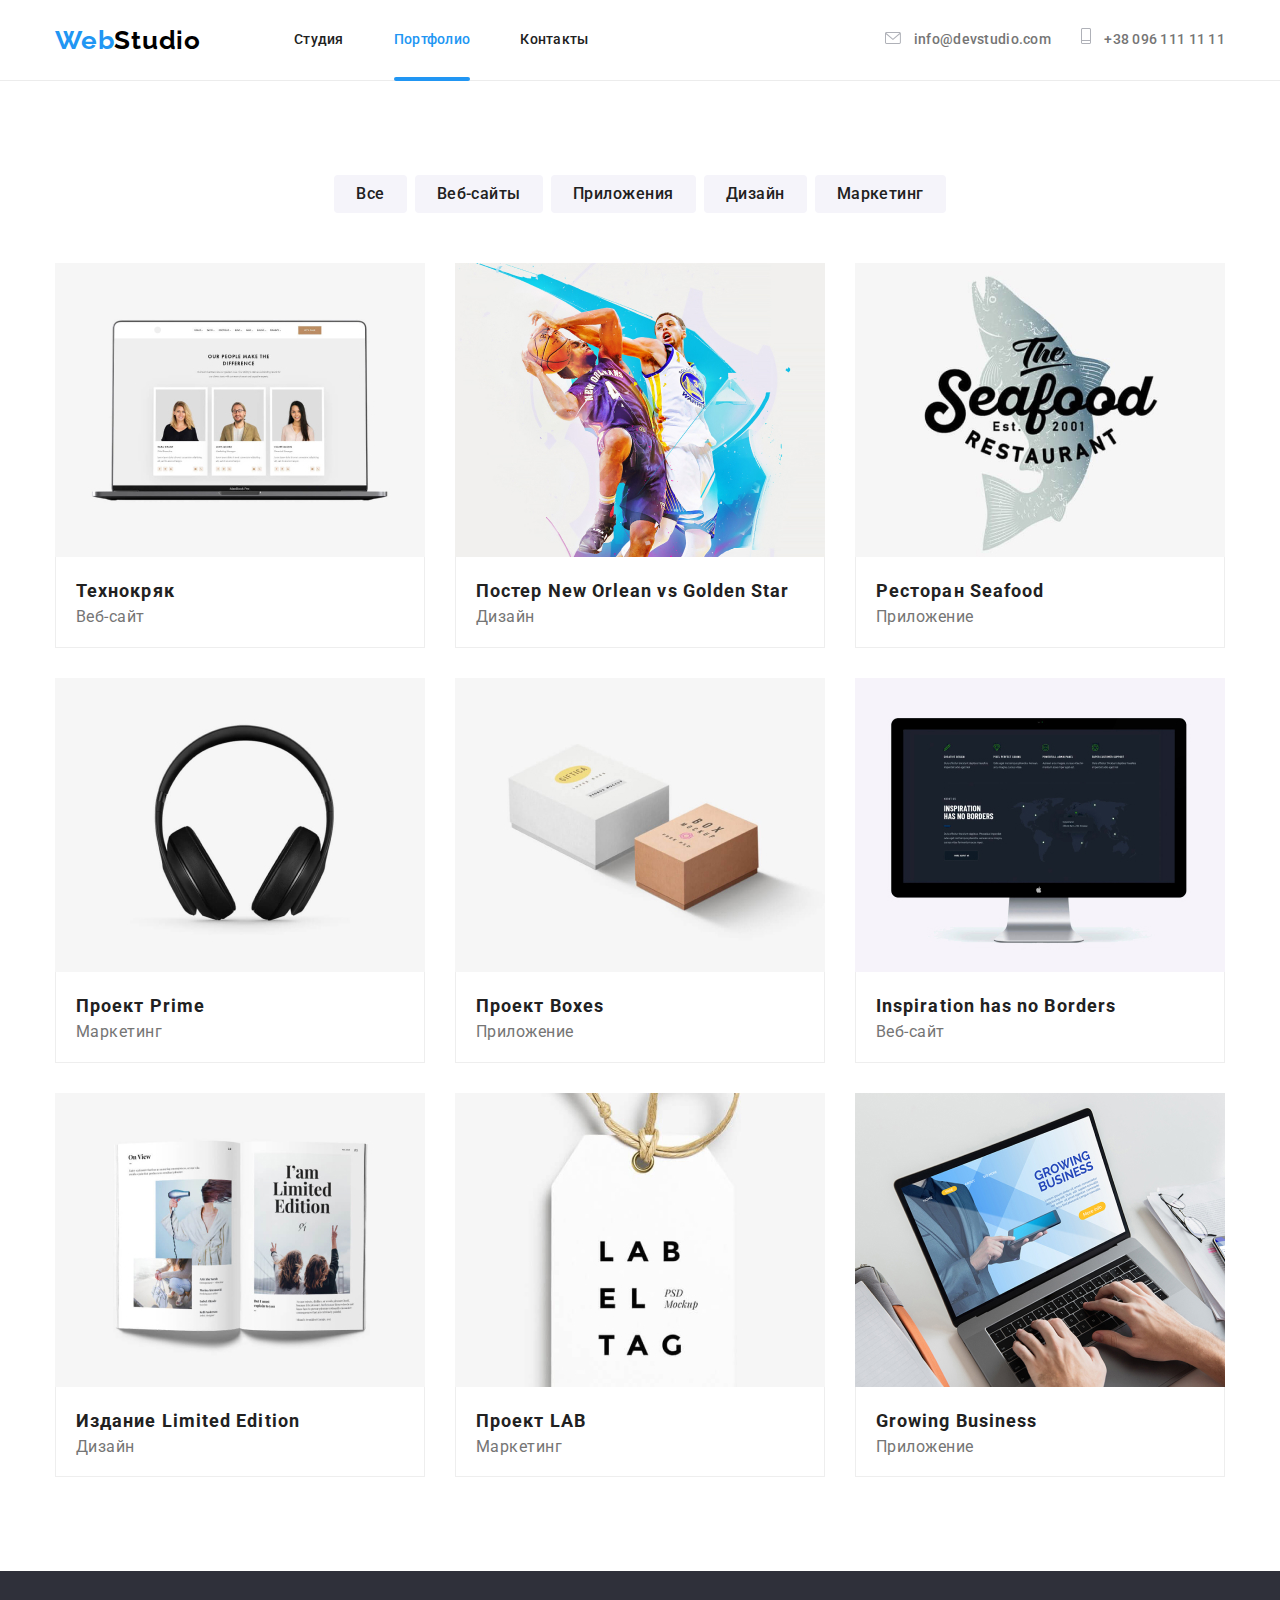
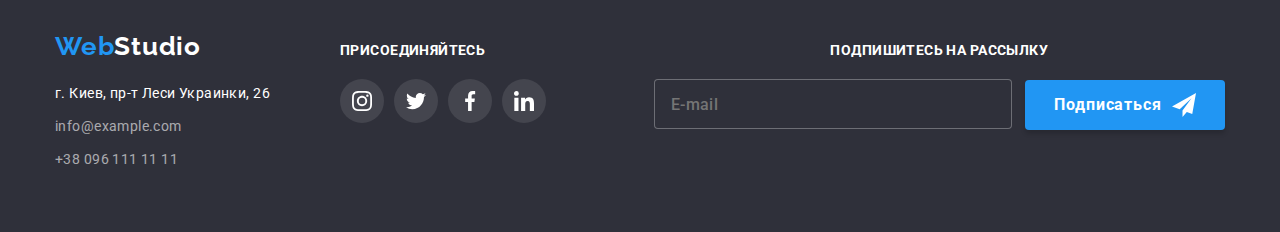
==== commit d1d769ea: "Добавляет адаптивные свойства в секции "footer"" ====
--- a/portfolio.html
+++ b/portfolio.html
@@ -392,8 +392,8 @@
             </ul>
           </div>
           <!-- Форма ввода электронного адреса для подписки на рассылку -->
-          <div class="footer__form">
-            <form action="./index.html">
+          <div class="footer__subscribe">
+            <form class="footer__form" action="./index.html">
               <label class="footer__label"> Подпишитесь на рассылку </label>
               <input
                 class="footer__input"
--- a/css/main.min.css
+++ b/css/main.min.css
@@ -1,2 +1,2 @@
-/*! modern-normalize | MIT License | https://github.com/sindresorhus/modern-normalize */html{-webkit-box-sizing:border-box;box-sizing:border-box}*,*::before,*::after{-webkit-box-sizing:inherit;box-sizing:inherit}html{line-height:1.15}body{margin:0}h1{font-size:2em;margin:0.67em 0}hr{-webkit-box-sizing:content-box;box-sizing:content-box;height:0}pre{font-family:monospace, monospace;font-size:1em}a{-webkit-text-decoration-skip:objects}abbr[title]{-webkit-text-decoration:underline dotted;text-decoration:underline dotted}b,strong{font-weight:bolder}code,kbd,samp{font-family:monospace, monospace;font-size:1em}small{font-size:80%}sub,sup{font-size:75%;line-height:0;position:relative;vertical-align:baseline}sub{bottom:-0.25em}sup{top:-0.5em}button,input,optgroup,select,textarea{font-family:inherit;font-size:100%;line-height:1.15;margin:0}button,select{text-transform:none}button,[type='reset'],[type='submit']{-webkit-appearance:button}button::-moz-focus-inner,[type='button']::-moz-focus-inner,[type='reset']::-moz-focus-inner,[type='submit']::-moz-focus-inner{border-style:none;padding:0}button:-moz-focusring,[type='button']:-moz-focusring,[type='reset']:-moz-focusring,[type='submit']:-moz-focusring{outline:1px dotted ButtonText}fieldset{padding:0.35em 0.75em 0.625em}legend{padding:0}progress{vertical-align:baseline}[type='number']::-webkit-inner-spin-button,[type='number']::-webkit-outer-spin-button{height:auto}[type='search']{-webkit-appearance:textfield;outline-offset:-2px}[type='search']::-webkit-search-cancel-button,[type='search']::-webkit-search-decoration{-webkit-appearance:none}::-webkit-file-upload-button{-webkit-appearance:button;font:inherit}details{display:block}summary{display:list-item}.header .header__link-logo,.footer .footer__link-logo{color:#2196f3;font-family:'Raleway', sans-serif;font-weight:700;font-size:26px;line-height:1.19;letter-spacing:0.03em}.header .header__link-navigation{color:#212121;font-weight:500;font-size:14px;line-height:1.14;letter-spacing:0.02em}.header .header__link-address{color:#757575;font-weight:500;font-size:14px;line-height:1.14;letter-spacing:0.02em}.header .header__link-logo,.footer .footer__link-logo{color:#2196f3;font-family:'Raleway', sans-serif;font-weight:700;font-size:26px;line-height:1.19;letter-spacing:0.03em}.hero .hero__title{color:#fff;font-weight:900;font-size:44px;line-height:1.36;text-align:center;letter-spacing:0.06em;text-transform:uppercase}.functions .functions__title,.team .team__title,.clients .clients__title{color:#212121;font-weight:700;font-size:36px;line-height:1.16;text-align:center;letter-spacing:0.03em}.footer .footer__title,.footer .footer__label,.features .features__title{color:#212121;font-weight:700;font-size:14px;line-height:1.14;letter-spacing:0.03em;text-transform:uppercase}.functions .functions__text{color:#fff;font-weight:500;font-size:14px;line-height:1.18;text-align:center;letter-spacing:0.03em;text-transform:uppercase}.team .team__name{color:#212121;font-weight:500;font-size:16px;line-height:1.18;text-align:center;letter-spacing:0.03em}.footer .footer__link,.features .features__text{font-style:normal;color:#757575;font-size:14px;line-height:1.71;letter-spacing:0.03em}.team .team__text,.portfolio .portfolio__text-about{color:#757575;font-size:16px;line-height:1.18;letter-spacing:0.03em}.portfolio .portfolio__description{font-size:18px;line-height:1.5;letter-spacing:0.03em;color:#fff}.portfolio .portfolio__header-about{margin-bottom:4px;font-weight:700;font-size:18px;line-height:1.5;letter-spacing:0.06em;color:#212121}.modal .modal__header{font-weight:700;font-size:20px;line-height:1.15;text-align:center;letter-spacing:0.03em;color:#212121}.footer .footer__input{font-weight:500;font-size:16px;line-height:1.25;letter-spacing:0.03em;color:rgba(255,255,255,0.6)}.footer .footer__button,.hero .hero__button,.modal .modal__button{color:#fff;font-weight:700;font-size:16px;line-height:1.87;letter-spacing:0.06em}.portfolio .portfolio__button{color:#212121;font-weight:500;font-size:16px;line-height:1.62;text-align:center;letter-spacing:0.03em}html{-webkit-box-sizing:border-box;box-sizing:border-box}*,*::after,*::before{-webkit-box-sizing:inherit;box-sizing:inherit}body{font-family:'Roboto', sans-serif;font-size:14px;line-height:1.71;letter-spacing:0.03em;color:#757575}.container{padding-left:15px;padding-right:15px;margin:0 auto}.visually-hidden{position:absolute !important;clip:rect(1px 1px 1px 1px);clip:rect(1px, 1px, 1px, 1px);padding:0 !important;border:0 !important;height:1px !important;width:1px !important;overflow:hidden}@media screen and (min-width: 480px){.container{max-width:480px}}@media screen and (min-width: 768px){.container{max-width:768px}}@media screen and (min-width: 1200px){.container{max-width:1200px}}.button{-webkit-box-align:center;-ms-flex-align:center;align-items:center;text-align:center;background-color:#2196f3;cursor:pointer;border:none;border-radius:4px}.icon-social{width:20px;height:20px;fill:#afb1b8}.header{background-color:#fff;border-bottom:1px solid #ececec}.header .header__link-logo{display:block;text-decoration:none;margin-right:0;padding-top:16px;padding-bottom:16px}@media screen and (min-width: 768px){.header .header__link-logo{margin-right:88px}}@media screen and (min-width: 1200px){.header .header__link-logo{margin-right:93px}}.header .header__link-logo-color{color:#000}.header .header__navigation{display:-webkit-box;display:-ms-flexbox;display:flex;-webkit-box-align:center;-ms-flex-align:center;align-items:center}.header .header__list-menu{list-style:none;display:-webkit-box;display:-ms-flexbox;display:flex;margin-top:0;margin-bottom:0;padding:0;-webkit-box-align:center;-ms-flex-align:center;align-items:center}@media screen and (max-width: 768px){.header .header__list-menu{display:none}}.header .header__list-address{list-style:none;display:-webkit-box;display:-ms-flexbox;display:flex;margin-top:0;margin-bottom:0;padding:0;margin-left:auto}@media screen and (max-width: 768px){.header .header__list-address{display:none}}@media screen and (max-width: 1200px){.header .header__list-address{-webkit-box-orient:vertical;-webkit-box-direction:normal;-ms-flex-direction:column;flex-direction:column}}.header .header__item-menu-margin:not(:last-child){margin-right:50px}@media screen and (min-width: 1200px){.header .header__item-address-margin:not(:last-child){margin-right:30px}}.header .header__link-navigation{-webkit-transition:250ms color cubic-bezier(0.4, 0, 0.2, 1);transition:250ms color cubic-bezier(0.4, 0, 0.2, 1);position:relative;display:block;text-decoration:none;padding-top:32px;padding-bottom:32px}.header .header__link-navigation.current,.header .header__link-navigation:hover,.header .header__link-navigation:active,.header .header__link-navigation:focus{color:#2196f3}.header .header__link-navigation.current::after{opacity:1}.header .header__link-navigation::after{-webkit-transition:250ms opacity cubic-bezier(0.4, 0, 0.2, 1);transition:250ms opacity cubic-bezier(0.4, 0, 0.2, 1);content:'';position:absolute;display:block;border-radius:2px;width:100%;height:4px;left:0;bottom:-1px;background-color:#2196f3;opacity:0}.header .header__icon{-webkit-transition:250ms fill cubic-bezier(0.4, 0, 0.2, 1);transition:250ms fill cubic-bezier(0.4, 0, 0.2, 1);fill:#afb1b8;margin-right:10px}.header .header__link-address{-webkit-transition:250ms color cubic-bezier(0.4, 0, 0.2, 1);transition:250ms color cubic-bezier(0.4, 0, 0.2, 1);text-decoration:none;padding-top:0;padding-bottom:0}@media screen and (min-width: 1200px){.header .header__link-address{padding-top:32px;padding-bottom:32px}}.header .header__link-address:hover,.header .header__link-address:active,.header .header__link-address:focus{color:#2196f3}.header .header__link-address:hover .header__icon,.header .header__link-address:active .header__icon,.header .header__link-address:focus .header__icon{fill:#2196f3}.footer{width:auto;padding-top:60px;padding-bottom:60px;background-color:#2f303a}.footer .footer__body{display:-webkit-box;display:-ms-flexbox;display:flex;-webkit-box-align:baseline;-ms-flex-align:baseline;align-items:baseline}.footer .footer__link-logo{display:inline-block;text-decoration:none;margin-right:0;margin-bottom:20px}.footer .footer__link-logo-color{color:#fff}.footer .footer__address{margin-right:70px}.footer .footer__list{display:-webkit-box;display:-ms-flexbox;display:flex;padding-left:0;padding-right:0;margin-top:0;margin-bottom:0;-webkit-box-orient:vertical;-webkit-box-direction:normal;-ms-flex-direction:column;flex-direction:column;list-style:none}.footer .footer__item:not(:last-child){margin-bottom:9px}.footer .footer__link{-webkit-transition:250ms color cubic-bezier(0.4, 0, 0.2, 1);transition:250ms color cubic-bezier(0.4, 0, 0.2, 1);text-decoration:none}.footer .footer__link:hover,.footer .footer__link:active,.footer .footer__link:focus{color:#2196f3}.footer .footer__link-light{color:#fff}.footer .footer__link-dark{color:rgba(255,255,255,0.6)}.footer .footer__social{margin-top:0;margin-bottom:0}.footer .footer__title{margin-top:0;margin-bottom:20px;padding-top:0;padding-bottom:0;color:#fff}.footer .footer__list-social{display:-webkit-inline-box;display:-ms-inline-flexbox;display:inline-flex;list-style:none;padding-left:0;padding-right:0;margin-top:0;margin-bottom:0}.footer .footer__item-social{display:-webkit-box;display:-ms-flexbox;display:flex;-webkit-box-pack:center;-ms-flex-pack:center;justify-content:center;-webkit-box-align:center;-ms-flex-align:center;align-items:center;background:rgba(255,255,255,0.1);border-radius:50%;width:44px;height:44px}.footer .footer__item-social:not(:last-child){margin-right:10px}.footer .footer__link-social{-webkit-transition:250ms background-color cubic-bezier(0.4, 0, 0.2, 1);transition:250ms background-color cubic-bezier(0.4, 0, 0.2, 1);display:-webkit-box;display:-ms-flexbox;display:flex;-webkit-box-pack:center;-ms-flex-pack:center;justify-content:center;-webkit-box-align:center;-ms-flex-align:center;align-items:center;border-radius:50%;width:44px;height:44px}.footer .footer__link-social:hover,.footer .footer__link-social:active,.footer .footer__link-social:focus{background-color:#2196f3}.footer .footer__icon{-webkit-transition:250ms fill cubic-bezier(0.4, 0, 0.2, 1);transition:250ms fill cubic-bezier(0.4, 0, 0.2, 1);fill:#fff}.footer .footer__form{margin-right:0;margin-left:auto}.footer .footer__label{display:block;margin-top:0;margin-bottom:20px;padding-top:0;padding-bottom:0;color:#fff}.footer .footer__input{-webkit-transition:250ms -webkit-filter cubic-bezier(0.4, 0, 0.2, 1);transition:250ms -webkit-filter cubic-bezier(0.4, 0, 0.2, 1);transition:250ms filter cubic-bezier(0.4, 0, 0.2, 1);transition:250ms filter cubic-bezier(0.4, 0, 0.2, 1), 250ms -webkit-filter cubic-bezier(0.4, 0, 0.2, 1);-webkit-transition:250ms border-color cubic-bezier(0.4, 0, 0.2, 1);transition:250ms border-color cubic-bezier(0.4, 0, 0.2, 1);width:358px;height:50px;padding:15px 16px 15px 16px;margin-right:10px;border:1px solid rgba(255,255,255,0.3);-webkit-box-sizing:border-box;box-sizing:border-box;border-radius:4px;outline:none;background:#2f303a}.footer .footer__input:hover,.footer .footer__input:active,.footer .footer__input:focus{border:1px solid #2196f3;-webkit-filter:drop-shadow(0px 4px 4px rgba(0,0,0,0.15));filter:drop-shadow(0px 4px 4px rgba(0,0,0,0.15))}.footer .footer__button{-webkit-transition:250ms -webkit-filter cubic-bezier(0.4, 0, 0.2, 1);transition:250ms -webkit-filter cubic-bezier(0.4, 0, 0.2, 1);transition:250ms filter cubic-bezier(0.4, 0, 0.2, 1);transition:250ms filter cubic-bezier(0.4, 0, 0.2, 1), 250ms -webkit-filter cubic-bezier(0.4, 0, 0.2, 1);width:200px;height:50px;padding:0 0 0 0;-webkit-box-shadow:0px 4px 4px rgba(0,0,0,0.15);box-shadow:0px 4px 4px rgba(0,0,0,0.15)}.footer .footer__button:hover,.footer .footer__button:active,.footer .footer__button:focus{-webkit-filter:drop-shadow(0px 4px 4px rgba(0,0,0,0.25));filter:drop-shadow(0px 4px 4px rgba(0,0,0,0.25))}.footer .footer__label-button{display:-webkit-box;display:-ms-flexbox;display:flex;-webkit-box-align:center;-ms-flex-align:center;align-items:center;-webkit-box-pack:center;-ms-flex-pack:center;justify-content:center}.footer .footer__icon-button{width:24px;height:24px;margin-left:10px;fill:#fff}.hero{display:block;text-align:center;max-width:1600px;padding-top:200px;padding-bottom:200px;margin-left:auto;margin-right:auto;background-color:#c4c4c4;background-image:-webkit-gradient(linear, right top, left top, from(rgba(47,48,58,0.4)), color-stop(40%), to(transparent)),url(../images/webstudio-bgimage.jpg);background-image:linear-gradient(to left, rgba(47,48,58,0.4), 40%, transparent 100%),url(../images/webstudio-bgimage.jpg);background-repeat:no-repeat;background-position:center;background-size:cover}.hero .hero__title{margin-top:0;margin-bottom:30px;padding-bottom:0}.hero .hero__button{-webkit-transition:250ms background-color cubic-bezier(0.4, 0, 0.2, 1);transition:250ms background-color cubic-bezier(0.4, 0, 0.2, 1);width:200px;height:50px}.hero .hero__button:hover,.hero .hero__button:active,.hero .hero__button:focus{background-color:#188ce8;border-radius:0px}.modal__backdrop{-webkit-transition:250ms opacity cubic-bezier(0.4, 0, 0.2, 1);transition:250ms opacity cubic-bezier(0.4, 0, 0.2, 1);position:fixed;top:0;left:0;width:100%;height:100%;z-index:99;background:rgba(0,0,0,0.2);overflow-y:scroll}.modal__backdrop.is-hidden{opacity:0;pointer-events:none}.modal{position:absolute;display:block;padding:0 0 0 0;top:50%;left:50%;max-width:530px;width:100%;height:580px;border-radius:4px;-webkit-transform:translate(-50%, -50%);transform:translate(-50%, -50%);background:#fff;-webkit-box-shadow:0px 1px 3px rgba(0,0,0,0.12),0px 1px 1px rgba(0,0,0,0.14),0px 2px 1px rgba(0,0,0,0.2);box-shadow:0px 1px 3px rgba(0,0,0,0.12),0px 1px 1px rgba(0,0,0,0.14),0px 2px 1px rgba(0,0,0,0.2);border-radius:4px}.modal .modal__close{display:-webkit-box;display:-ms-flexbox;display:flex;-webkit-box-pack:end;-ms-flex-pack:end;justify-content:flex-end;margin-top:8px;margin-bottom:2px;margin-right:8px}.modal .modal__button-close{display:-webkit-box;display:-ms-flexbox;display:flex;-webkit-box-pack:center;-ms-flex-pack:center;justify-content:center;-webkit-box-align:center;-ms-flex-align:center;align-items:center;cursor:pointer;background:#fff;border:1px solid rgba(0,0,0,0.1);border-radius:50%;width:30px;height:30px}.modal .modal__icon-close{-webkit-transition:250ms fill cubic-bezier(0.4, 0, 0.2, 1);transition:250ms fill cubic-bezier(0.4, 0, 0.2, 1);width:11px;height:11px;fill:black}.modal .modal__button-close:hover .modal__icon-close{-webkit-transition:250ms fill cubic-bezier(0.4, 0, 0.2, 1);transition:250ms fill cubic-bezier(0.4, 0, 0.2, 1);fill:#2196f3}.modal .modal__header{display:block;margin-top:0;margin-bottom:12px;padding:0 0 0 0}.modal .modal__form{display:-webkit-box;display:-ms-flexbox;display:flex;-webkit-box-orient:vertical;-webkit-box-direction:normal;-ms-flex-direction:column;flex-direction:column;-webkit-box-align:center;-ms-flex-align:center;align-items:center}.modal .modal__group{display:-webkit-box;display:-ms-flexbox;display:flex;-webkit-box-orient:vertical;-webkit-box-direction:normal;-ms-flex-direction:column;flex-direction:column;-webkit-box-align:center;-ms-flex-align:center;align-items:center;margin-bottom:20px}.modal .modal__input-label{position:relative;display:-webkit-box;display:-ms-flexbox;display:flex;-webkit-box-orient:vertical;-webkit-box-direction:normal;-ms-flex-direction:column;flex-direction:column;cursor:pointer;margin-bottom:10px}.modal .modal__comment-label{display:-webkit-box;display:-ms-flexbox;display:flex;-webkit-box-orient:vertical;-webkit-box-direction:normal;-ms-flex-direction:column;flex-direction:column;cursor:pointer;margin-bottom:0px}.modal .modal__checkbox-label{position:relative;display:-webkit-box;display:-ms-flexbox;display:flex;-webkit-box-align:baseline;-ms-flex-align:baseline;align-items:baseline;-webkit-box-pack:center;-ms-flex-pack:center;justify-content:center;width:448px;margin-bottom:30px}.modal .modal__input-text{margin-top:0;margin-bottom:4px;padding:0 0 0 0;font-weight:500;font-size:12px;line-height:1.16;letter-spacing:0.01em;color:#757575}.modal .modal__checkbox-text{margin-top:0;margin-bottom:0;margin-left:7px;padding:0 0 0 0;font-weight:500;font-size:14px;line-height:1.71;letter-spacing:0.03em;color:#757575}.modal .modal__input{-webkit-transition:250ms border-color cubic-bezier(0.4, 0, 0.2, 1);transition:250ms border-color cubic-bezier(0.4, 0, 0.2, 1);width:448px;height:40px;border:1px solid rgba(33,33,33,0.2);-webkit-box-sizing:border-box;box-sizing:border-box;outline-width:0px;cursor:pointer;border-radius:4px;padding:11px 12px 11px 42px}.modal .modal__input:hover ~ .modal__icon-input,.modal .modal__input:active ~ .modal__icon-input,.modal .modal__input:focus ~ .modal__icon-input,.modal .modal__input:hover,.modal .modal__input:active,.modal .modal__input:focus{border-color:#2196f3;fill:#188ce8}.modal .modal__icon-input{-webkit-transition:250ms fill cubic-bezier(0.4, 0, 0.2, 1);transition:250ms fill cubic-bezier(0.4, 0, 0.2, 1);position:absolute;top:50%;left:0;width:18px;height:18px;margin-left:12px;fill:#212121}.modal .modal__icon-checkbox{-webkit-transition:250ms opacity cubic-bezier(0.4, 0, 0.2, 1);transition:250ms opacity cubic-bezier(0.4, 0, 0.2, 1);position:absolute;top:18%;left:12px;width:16px;height:15px;fill:#212121}.modal .modal__icon-checkbox-checked{-webkit-transition:250ms opacity cubic-bezier(0.4, 0, 0.2, 1);transition:250ms opacity cubic-bezier(0.4, 0, 0.2, 1);position:absolute;top:18%;left:12px;width:16px;height:15px;fill:#212121;opacity:0}.modal .modal__comment{-webkit-transition:250ms border-color cubic-bezier(0.4, 0, 0.2, 1);transition:250ms border-color cubic-bezier(0.4, 0, 0.2, 1);width:448px;height:120px;padding:12px 16px 12px 16px;resize:none;border:1px solid rgba(33,33,33,0.2);-webkit-box-sizing:border-box;box-sizing:border-box;outline-width:0px;cursor:pointer;border-radius:4px;font-weight:500;font-size:14px;line-height:1.14;letter-spacing:0.01em;color:rgba(117,117,117,0.5)}.modal .modal__comment:hover{border-color:#2196f3}.modal .modal__checkbox{opacity:0;margin-right:7px}.modal .modal__checkbox:checked ~ .modal__icon-checkbox{opacity:0}.modal .modal__checkbox:checked ~ .modal__icon-checkbox-checked{opacity:1}.modal .modal__link{color:#2196f3}.modal .modal__button{-webkit-transition:250ms background-color cubic-bezier(0.4, 0, 0.2, 1);transition:250ms background-color cubic-bezier(0.4, 0, 0.2, 1);width:200px;height:50px;padding:0 0 0 0;-webkit-box-shadow:0px 4px 4px rgba(0,0,0,0.15);box-shadow:0px 4px 4px rgba(0,0,0,0.15)}.modal .modal__button:hover,.modal .modal__button:active,.modal .modal__button:focus{background-color:#188ce8}.features{background-color:#fff;padding-top:60px;padding-bottom:60px}@media screen and (min-width: 1200px){.features{padding-top:94px;padding-bottom:94px}}.features .features__list{display:-webkit-box;display:-ms-flexbox;display:flex;-ms-flex-wrap:wrap;flex-wrap:wrap;-webkit-box-pack:center;-ms-flex-pack:center;justify-content:center;padding:0;margin:-15px;list-style:none}@media screen and (min-width: 1200px){.features .features__list{-ms-flex-wrap:nowrap;flex-wrap:nowrap}}.features .features__item{display:block;margin-top:0;margin-bottom:0px;width:calc((100% - 2 * 15px))}@media screen and (max-width: 767px){.features .features__item{margin:15px}}@media screen and (min-width: 768px){.features .features__item{width:calc((100% - 4 * 15px) / 2);margin:15px}}@media screen and (min-width: 1200px){.features .features__item{width:calc((100% - 8 * 15px) / 4);margin:15px}}.features .features__title{margin-top:30px;margin-bottom:10px;text-align:center}@media screen and (min-width: 768px){.features .features__title{text-align:left}}.features .features__text{margin-top:0;margin-bottom:0}.features .features__icon{width:70px;height:70px;fill:#212121}.features .features__view{display:-webkit-box;display:-ms-flexbox;display:flex;-webkit-box-pack:center;-ms-flex-pack:center;justify-content:center;-webkit-box-align:center;-ms-flex-align:center;align-items:center;height:120px;background:#f5f4fa;border-radius:4px}.functions{padding-bottom:94px;background-color:#fff}@media (max-width: 1200px){.functions{display:none}}.functions .functions__title{margin-top:0;margin-bottom:50px}.functions .functions__text{margin-top:0;margin-bottom:0}.functions .functions__list{list-style:none;display:-webkit-box;display:-ms-flexbox;display:flex;padding-left:0;padding-right:0;margin-top:0;margin-bottom:0}.functions .functions__list img{display:block;margin-top:0;margin-bottom:0}.functions .functions__item{position:relative}.functions .functions__item:not(:last-child){margin-right:30px}.functions .functions__label{position:absolute;bottom:0;left:0;width:100%;height:auto;padding-top:27px;padding-bottom:27px;background:rgba(47,48,58,0.8)}.team{background-color:#f5f4fa;padding-top:60px;padding-bottom:60px}@media screen and (min-width: 1200px){.team{padding-top:94px;padding-bottom:94px}}.team .team__title{margin-top:0;margin-bottom:50px}.team .team__list{list-style:none;display:-webkit-box;display:-ms-flexbox;display:flex;-ms-flex-wrap:wrap;flex-wrap:wrap;-webkit-box-pack:center;-ms-flex-pack:center;justify-content:center;padding:0;margin:-15px}@media screen and (min-width: 1200px){.team .team__list{display:-webkit-box;display:-ms-flexbox;display:flex;-ms-flex-wrap:nowrap;flex-wrap:nowrap}}.team .team__list img{display:block;margin-top:0;margin-bottom:0}.team .team__item{display:block;background-color:#fff;-webkit-box-shadow:0px 1px 3px rgba(0,0,0,0.12),0px 1px 1px rgba(0,0,0,0.14),0px 2px 1px rgba(0,0,0,0.2);box-shadow:0px 1px 3px rgba(0,0,0,0.12),0px 1px 1px rgba(0,0,0,0.14),0px 2px 1px rgba(0,0,0,0.2);border-radius:0px 0px 4px 4px;width:calc(100% - 2 * 15px);margin:15px}@media screen and (min-width: 768px){.team .team__item{width:calc((100% - 4 * 15px) / 2)}}@media screen and (min-width: 1200px){.team .team__item{width:calc((100% - 8 * 15px) / 4)}}.team .team__img{display:block;max-width:100%;height:auto}.team .team__label{text-align:center;padding:30px 20px 30px 20px}.team .team__name{margin-top:0;margin-bottom:0}.team .team__text{margin-top:10px;margin-bottom:0}.team .team__list-social{display:-webkit-inline-box;display:-ms-inline-flexbox;display:inline-flex;list-style:none;padding-left:0;padding-right:0;margin-top:16px;margin-bottom:0}.team .team__link-social{-webkit-transition:250ms background-color cubic-bezier(0.4, 0, 0.2, 1);transition:250ms background-color cubic-bezier(0.4, 0, 0.2, 1);display:-webkit-box;display:-ms-flexbox;display:flex;-webkit-box-pack:center;-ms-flex-pack:center;justify-content:center;-webkit-box-align:center;-ms-flex-align:center;align-items:center;border-radius:50%;width:44px;height:44px}.team .team__link-social:hover .team__icon,.team .team__link-social:active .team__icon,.team .team__link-social:focus .team__icon{fill:#fff}.team .team__link-social:hover,.team .team__link-social:active,.team .team__link-social:focus{background-color:#2196f3}.team .team__item-social:not(:last-child){margin-right:10px}.team .team__icon{-webkit-transition:250ms fill cubic-bezier(0.4, 0, 0.2, 1);transition:250ms fill cubic-bezier(0.4, 0, 0.2, 1);fill:#afb1b8}.clients{background-color:#fff;padding-top:60px;padding-bottom:60px}@media screen and (min-width: 1200px){.clients{padding-top:94px;padding-bottom:94px}}.clients .clients__title{margin-top:0;margin-bottom:30px}@media screen and (min-width: 1200px){.clients .clients__title{margin-bottom:50px}}.clients .clients__list{list-style:none;display:-webkit-box;display:-ms-flexbox;display:flex;-ms-flex-wrap:wrap;flex-wrap:wrap;-webkit-box-pack:center;-ms-flex-pack:center;justify-content:center;padding:0;margin:-15px}@media screen and (min-width: 768px){.clients .clients__list{display:-webkit-box;display:-ms-flexbox;display:flex;-ms-flex-wrap:wrap;flex-wrap:wrap}}@media screen and (min-width: 1200px){.clients .clients__list{display:-webkit-box;display:-ms-flexbox;display:flex;-ms-flex-wrap:nowrap;flex-wrap:nowrap}}.clients .clients__item{-webkit-transition:250ms border-color cubic-bezier(0.4, 0, 0.2, 1);transition:250ms border-color cubic-bezier(0.4, 0, 0.2, 1);display:block;-ms-flex-line-pack:center;align-content:center;height:90px;border:1px solid #afb1b8;-webkit-box-sizing:border-box;box-sizing:border-box;border-radius:4px;width:calc((100% - 4 * 15px) / 2);margin:15px}.clients .clients__item:hover,.clients .clients__item:active,.clients .clients__item:focus{border-color:#2196f3}@media screen and (max-width: 1200px){.clients .clients__item{width:calc((100% - 6 * 15px) / 3)}}@media screen and (min-width: 1200px){.clients .clients__item{width:calc((100% - 15 * 10px) / 6)}}.clients .clients__icon{-webkit-transition:250ms fill cubic-bezier(0.4, 0, 0.2, 1);transition:250ms fill cubic-bezier(0.4, 0, 0.2, 1);fill:#afb1b8}.clients .clients__link{display:-webkit-box;display:-ms-flexbox;display:flex;-webkit-box-pack:center;-ms-flex-pack:center;justify-content:center;-webkit-box-align:center;-ms-flex-align:center;align-items:center;width:auto;height:90px}.clients .clients__link:hover .clients__icon,.clients .clients__link:active .clients__icon,.clients .clients__link:focus .clients__icon{fill:#2196f3}.portfolio{background-color:#fff;color:#757575;padding-top:60px;padding-bottom:60px}@media screen and (min-width: 1200px){.portfolio{padding-top:94px;padding-bottom:94px}}.portfolio .portfolio__filter{padding-left:0;padding-right:0;margin-top:0;margin-bottom:50px;display:-webkit-box;display:-ms-flexbox;display:flex;list-style:none;text-align:center;-webkit-box-pack:center;-ms-flex-pack:center;justify-content:center;-ms-flex-wrap:wrap;flex-wrap:wrap}.portfolio .portfolio__item:not(:last-child){margin-right:8px}.portfolio .portfolio__button{-webkit-transition:250ms color cubic-bezier(0.4, 0, 0.2, 1);transition:250ms color cubic-bezier(0.4, 0, 0.2, 1);-webkit-transition:250ms -webkit-box-shadow cubic-bezier(0.4, 0, 0.2, 1);transition:250ms -webkit-box-shadow cubic-bezier(0.4, 0, 0.2, 1);transition:250ms box-shadow cubic-bezier(0.4, 0, 0.2, 1);transition:250ms box-shadow cubic-bezier(0.4, 0, 0.2, 1), 250ms -webkit-box-shadow cubic-bezier(0.4, 0, 0.2, 1);-webkit-transition:250ms background-color cubic-bezier(0.4, 0, 0.2, 1);transition:250ms background-color cubic-bezier(0.4, 0, 0.2, 1);background-color:#f5f4fa;cursor:pointer;border:none;border-radius:4px;padding:6px 22px 6px 22px}.portfolio .portfolio__button:hover,.portfolio .portfolio__button:focus,.portfolio .portfolio__button:active{background-color:#2196f3;color:#fff;-webkit-box-shadow:0px 4px 4px rgba(0,0,0,0.25);box-shadow:0px 4px 4px rgba(0,0,0,0.25)}.portfolio .portfolio__list{padding:0;margin:-15px;display:-webkit-box;display:-ms-flexbox;display:flex;list-style:none;-ms-flex-wrap:wrap;flex-wrap:wrap}.portfolio .portfolio__list img{display:block;margin-top:0;margin-bottom:0;width:100%;height:auto}.portfolio .portfolio__card{width:calc(100% - 2 * 15px);margin:15px}@media screen and (min-width: 768px){.portfolio .portfolio__card{width:calc((100% - 4 * 15px) / 2)}}@media screen and (min-width: 1200px){.portfolio .portfolio__card{width:calc((100% - 6 * 15px) / 3)}}.portfolio .portfolio__about{padding:20px 10px 20px 20px;border:1px solid #eee;border-top:0}.portfolio .portfolio__header-about{display:block;margin-top:0;margin-bottom:4px}.portfolio .portfolio__text-about{margin-top:0;margin-bottom:0}.portfolio .portfolio__description{position:absolute;display:-webkit-box;display:-ms-flexbox;display:flex;-webkit-box-align:center;-ms-flex-align:center;align-items:center;top:0;left:0;width:100%;height:100%;padding-right:24px;padding-left:24px;background-color:rgba(33,150,243,0.9);-webkit-transform:translatey(100%);transform:translatey(100%);-webkit-transition:-webkit-transform 250ms ease;transition:-webkit-transform 250ms ease;transition:transform 250ms ease;transition:transform 250ms ease, -webkit-transform 250ms ease}.portfolio .portfolio__link{-webkit-transition:250ms -webkit-box-shadow cubic-bezier(0.4, 0, 0.2, 1);transition:250ms -webkit-box-shadow cubic-bezier(0.4, 0, 0.2, 1);transition:250ms box-shadow cubic-bezier(0.4, 0, 0.2, 1);transition:250ms box-shadow cubic-bezier(0.4, 0, 0.2, 1), 250ms -webkit-box-shadow cubic-bezier(0.4, 0, 0.2, 1);text-decoration:none;display:block}.portfolio .portfolio__link:hover .portfolio__description{-webkit-transform:translatey(0);transform:translatey(0)}.portfolio .portfolio__link:hover .portfolio__image{-webkit-box-shadow:0px 4px 4px rgba(0,0,0,0.25);box-shadow:0px 4px 4px rgba(0,0,0,0.25)}.portfolio .portfolio__link:hover,.portfolio .portfolio__link:focus,.portfolio .portfolio__link:active{-webkit-box-shadow:0px 4px 4px rgba(0,0,0,0.25);box-shadow:0px 4px 4px rgba(0,0,0,0.25)}.portfolio .portfolio__image{-webkit-transition:250ms -webkit-box-shadow cubic-bezier(0.4, 0, 0.2, 1);transition:250ms -webkit-box-shadow cubic-bezier(0.4, 0, 0.2, 1);transition:250ms box-shadow cubic-bezier(0.4, 0, 0.2, 1);transition:250ms box-shadow cubic-bezier(0.4, 0, 0.2, 1), 250ms -webkit-box-shadow cubic-bezier(0.4, 0, 0.2, 1);position:relative;overflow:hidden}
+/*! modern-normalize | MIT License | https://github.com/sindresorhus/modern-normalize */html{-webkit-box-sizing:border-box;box-sizing:border-box}*,*::before,*::after{-webkit-box-sizing:inherit;box-sizing:inherit}html{line-height:1.15}body{margin:0}h1{font-size:2em;margin:0.67em 0}hr{-webkit-box-sizing:content-box;box-sizing:content-box;height:0}pre{font-family:monospace, monospace;font-size:1em}a{-webkit-text-decoration-skip:objects}abbr[title]{-webkit-text-decoration:underline dotted;text-decoration:underline dotted}b,strong{font-weight:bolder}code,kbd,samp{font-family:monospace, monospace;font-size:1em}small{font-size:80%}sub,sup{font-size:75%;line-height:0;position:relative;vertical-align:baseline}sub{bottom:-0.25em}sup{top:-0.5em}button,input,optgroup,select,textarea{font-family:inherit;font-size:100%;line-height:1.15;margin:0}button,select{text-transform:none}button,[type='reset'],[type='submit']{-webkit-appearance:button}button::-moz-focus-inner,[type='button']::-moz-focus-inner,[type='reset']::-moz-focus-inner,[type='submit']::-moz-focus-inner{border-style:none;padding:0}button:-moz-focusring,[type='button']:-moz-focusring,[type='reset']:-moz-focusring,[type='submit']:-moz-focusring{outline:1px dotted ButtonText}fieldset{padding:0.35em 0.75em 0.625em}legend{padding:0}progress{vertical-align:baseline}[type='number']::-webkit-inner-spin-button,[type='number']::-webkit-outer-spin-button{height:auto}[type='search']{-webkit-appearance:textfield;outline-offset:-2px}[type='search']::-webkit-search-cancel-button,[type='search']::-webkit-search-decoration{-webkit-appearance:none}::-webkit-file-upload-button{-webkit-appearance:button;font:inherit}details{display:block}summary{display:list-item}.header .header__link-logo,.footer .footer__link-logo{color:#2196f3;font-family:'Raleway', sans-serif;font-weight:700;font-size:26px;line-height:1.19;letter-spacing:0.03em}.header .header__link-navigation{color:#212121;font-weight:500;font-size:14px;line-height:1.14;letter-spacing:0.02em}.header .header__link-address{color:#757575;font-weight:500;font-size:14px;line-height:1.14;letter-spacing:0.02em}.header .header__link-logo,.footer .footer__link-logo{color:#2196f3;font-family:'Raleway', sans-serif;font-weight:700;font-size:26px;line-height:1.19;letter-spacing:0.03em}.hero .hero__title{color:#fff;font-weight:900;font-size:44px;line-height:1.36;text-align:center;letter-spacing:0.06em;text-transform:uppercase}.functions .functions__title,.team .team__title,.clients .clients__title{color:#212121;font-weight:700;font-size:36px;line-height:1.16;text-align:center;letter-spacing:0.03em}.footer .footer__title,.footer .footer__label,.features .features__title{color:#212121;font-weight:700;font-size:14px;line-height:1.14;letter-spacing:0.03em;text-transform:uppercase}.functions .functions__text{color:#fff;font-weight:500;font-size:14px;line-height:1.18;text-align:center;letter-spacing:0.03em;text-transform:uppercase}.team .team__name{color:#212121;font-weight:500;font-size:16px;line-height:1.18;text-align:center;letter-spacing:0.03em}.footer .footer__link,.features .features__text{font-style:normal;color:#757575;font-size:14px;line-height:1.71;letter-spacing:0.03em}.team .team__text,.portfolio .portfolio__text-about{color:#757575;font-size:16px;line-height:1.18;letter-spacing:0.03em}.portfolio .portfolio__description{font-size:18px;line-height:1.5;letter-spacing:0.03em;color:#fff}.portfolio .portfolio__header-about{margin-bottom:4px;font-weight:700;font-size:18px;line-height:1.5;letter-spacing:0.06em;color:#212121}.modal .modal__header{font-weight:700;font-size:20px;line-height:1.15;text-align:center;letter-spacing:0.03em;color:#212121}.footer .footer__input{font-weight:500;font-size:16px;line-height:1.25;letter-spacing:0.03em;color:rgba(255,255,255,0.6)}.footer .footer__button,.hero .hero__button,.modal .modal__button{color:#fff;font-weight:700;font-size:16px;line-height:1.87;letter-spacing:0.06em}.portfolio .portfolio__button{color:#212121;font-weight:500;font-size:16px;line-height:1.62;text-align:center;letter-spacing:0.03em}html{-webkit-box-sizing:border-box;box-sizing:border-box}*,*::after,*::before{-webkit-box-sizing:inherit;box-sizing:inherit}body{font-family:'Roboto', sans-serif;font-size:14px;line-height:1.71;letter-spacing:0.03em;color:#757575}.container{padding-left:15px;padding-right:15px;margin:0 auto}.visually-hidden{position:absolute !important;clip:rect(1px 1px 1px 1px);clip:rect(1px, 1px, 1px, 1px);padding:0 !important;border:0 !important;height:1px !important;width:1px !important;overflow:hidden}@media screen and (min-width: 480px){.container{max-width:480px}}@media screen and (min-width: 768px){.container{max-width:768px}}@media screen and (min-width: 1200px){.container{max-width:1200px}}.button{-webkit-box-align:center;-ms-flex-align:center;align-items:center;text-align:center;background-color:#2196f3;cursor:pointer;border:none;border-radius:4px}.icon-social{width:20px;height:20px;fill:#afb1b8}.header{background-color:#fff;border-bottom:1px solid #ececec}.header .header__link-logo{display:block;text-decoration:none;margin-right:0;padding-top:16px;padding-bottom:16px}@media screen and (min-width: 768px){.header .header__link-logo{margin-right:88px}}@media screen and (min-width: 1200px){.header .header__link-logo{margin-right:93px}}.header .header__link-logo-color{color:#000}.header .header__navigation{display:-webkit-box;display:-ms-flexbox;display:flex;-webkit-box-align:center;-ms-flex-align:center;align-items:center}.header .header__list-menu{list-style:none;display:-webkit-box;display:-ms-flexbox;display:flex;margin-top:0;margin-bottom:0;padding:0;-webkit-box-align:center;-ms-flex-align:center;align-items:center}@media screen and (max-width: 768px){.header .header__list-menu{display:none}}.header .header__list-address{list-style:none;display:-webkit-box;display:-ms-flexbox;display:flex;margin-top:0;margin-bottom:0;padding:0;margin-left:auto}@media screen and (max-width: 768px){.header .header__list-address{display:none}}@media screen and (max-width: 1200px){.header .header__list-address{-webkit-box-orient:vertical;-webkit-box-direction:normal;-ms-flex-direction:column;flex-direction:column}}.header .header__item-menu-margin:not(:last-child){margin-right:50px}.header .header__item-address-margin:not(:last-child){margin-bottom:10px}@media screen and (min-width: 1200px){.header .header__item-address-margin:not(:last-child){margin-right:30px;margin-bottom:0}}.header .header__link-navigation{-webkit-transition:250ms color cubic-bezier(0.4, 0, 0.2, 1);transition:250ms color cubic-bezier(0.4, 0, 0.2, 1);position:relative;display:block;text-decoration:none;padding-top:32px;padding-bottom:32px}.header .header__link-navigation.current,.header .header__link-navigation:hover,.header .header__link-navigation:active,.header .header__link-navigation:focus{color:#2196f3}.header .header__link-navigation.current::after{opacity:1}.header .header__link-navigation::after{-webkit-transition:250ms opacity cubic-bezier(0.4, 0, 0.2, 1);transition:250ms opacity cubic-bezier(0.4, 0, 0.2, 1);content:'';position:absolute;display:block;border-radius:2px;width:100%;height:4px;left:0;bottom:-1px;background-color:#2196f3;opacity:0}.header .header__icon{-webkit-transition:250ms fill cubic-bezier(0.4, 0, 0.2, 1);transition:250ms fill cubic-bezier(0.4, 0, 0.2, 1);fill:#afb1b8;margin-right:10px}.header .header__link-address{-webkit-transition:250ms color cubic-bezier(0.4, 0, 0.2, 1);transition:250ms color cubic-bezier(0.4, 0, 0.2, 1);text-decoration:none;padding-top:0;padding-bottom:0}@media screen and (min-width: 1200px){.header .header__link-address{padding-top:32px;padding-bottom:32px}}.header .header__link-address:hover,.header .header__link-address:active,.header .header__link-address:focus{color:#2196f3}.header .header__link-address:hover .header__icon,.header .header__link-address:active .header__icon,.header .header__link-address:focus .header__icon{fill:#2196f3}.footer{width:auto;padding-top:60px;padding-bottom:60px;background-color:#2f303a}.footer .footer__body{display:-webkit-box;display:-ms-flexbox;display:flex;-webkit-box-pack:justify;-ms-flex-pack:justify;justify-content:space-between;-webkit-box-orient:vertical;-webkit-box-direction:normal;-ms-flex-direction:column;flex-direction:column}@media screen and (min-width: 768px){.footer .footer__body{-webkit-box-orient:horizontal;-webkit-box-direction:normal;-ms-flex-direction:row;flex-direction:row;-ms-flex-wrap:wrap;flex-wrap:wrap}}@media screen and (min-width: 1200px){.footer .footer__body{-webkit-box-orient:horizontal;-webkit-box-direction:normal;-ms-flex-direction:row;flex-direction:row;-ms-flex-wrap:nowrap;flex-wrap:nowrap;-webkit-box-align:baseline;-ms-flex-align:baseline;align-items:baseline}}.footer .footer__link-logo{display:inline-block;text-decoration:none;margin-right:0;margin-bottom:20px}.footer .footer__link-logo-color{color:#fff}.footer .footer__address{text-align:center;margin:0}@media screen and (min-width: 1200px){.footer .footer__address{text-align:left;margin-right:70px}}.footer .footer__list{display:-webkit-box;display:-ms-flexbox;display:flex;padding-left:0;padding-right:0;margin-top:0;margin-bottom:0;-webkit-box-orient:vertical;-webkit-box-direction:normal;-ms-flex-direction:column;flex-direction:column;list-style:none}.footer .footer__item:not(:last-child){margin-bottom:9px}.footer .footer__link{-webkit-transition:250ms color cubic-bezier(0.4, 0, 0.2, 1);transition:250ms color cubic-bezier(0.4, 0, 0.2, 1);text-decoration:none}.footer .footer__link:hover,.footer .footer__link:active,.footer .footer__link:focus{color:#2196f3}.footer .footer__link-light{color:#fff}.footer .footer__link-dark{color:rgba(255,255,255,0.6)}.footer .footer__social{margin-top:60px;margin-bottom:0;text-align:center}@media screen and (min-width: 768px){.footer .footer__social{margin-top:5px}}@media screen and (min-width: 1200px){.footer .footer__social{margin-top:0;text-align:left}}.footer .footer__title{text-align:center;margin-top:0;margin-bottom:20px;padding-top:0;padding-bottom:0;color:#fff}@media screen and (min-width: 1200px){.footer .footer__title{text-align:left}}.footer .footer__list-social{display:-webkit-inline-box;display:-ms-inline-flexbox;display:inline-flex;list-style:none;padding-left:0;padding-right:0;margin-top:0;margin-bottom:0}.footer .footer__item-social{display:-webkit-box;display:-ms-flexbox;display:flex;-webkit-box-pack:center;-ms-flex-pack:center;justify-content:center;-webkit-box-align:center;-ms-flex-align:center;align-items:center;background:rgba(255,255,255,0.1);border-radius:50%;width:44px;height:44px}.footer .footer__item-social:not(:last-child){margin-right:10px}.footer .footer__link-social{-webkit-transition:250ms background-color cubic-bezier(0.4, 0, 0.2, 1);transition:250ms background-color cubic-bezier(0.4, 0, 0.2, 1);display:-webkit-box;display:-ms-flexbox;display:flex;-webkit-box-pack:center;-ms-flex-pack:center;justify-content:center;-webkit-box-align:center;-ms-flex-align:center;align-items:center;border-radius:50%;width:44px;height:44px}.footer .footer__link-social:hover,.footer .footer__link-social:active,.footer .footer__link-social:focus{background-color:#2196f3}.footer .footer__icon{-webkit-transition:250ms fill cubic-bezier(0.4, 0, 0.2, 1);transition:250ms fill cubic-bezier(0.4, 0, 0.2, 1);fill:#fff}.footer .footer__subscribe{margin-right:auto;margin-left:auto;margin-top:60px}@media screen and (min-width: 1200px){.footer .footer__subscribe{margin-left:auto;margin-right:0;margin-top:0}}.footer .footer__form{display:-webkit-box;display:-ms-flexbox;display:flex;-webkit-box-orient:vertical;-webkit-box-direction:normal;-ms-flex-direction:column;flex-direction:column;justify-items:center}@media screen and (min-width: 1200px){.footer .footer__form{display:block}}.footer .footer__label{display:block;text-align:center;margin-top:0;margin-bottom:20px;padding-top:0;padding-bottom:0;color:#fff}@media screen and (min-width: 1200px){.footer .footer__label{text-align:left}}.footer .footer__input{-webkit-transition:250ms -webkit-filter cubic-bezier(0.4, 0, 0.2, 1);transition:250ms -webkit-filter cubic-bezier(0.4, 0, 0.2, 1);transition:250ms filter cubic-bezier(0.4, 0, 0.2, 1);transition:250ms filter cubic-bezier(0.4, 0, 0.2, 1), 250ms -webkit-filter cubic-bezier(0.4, 0, 0.2, 1);-webkit-transition:250ms border-color cubic-bezier(0.4, 0, 0.2, 1);transition:250ms border-color cubic-bezier(0.4, 0, 0.2, 1);width:450px;height:50px;padding:15px 16px 15px 16px;margin-right:0;margin-bottom:20px;border:1px solid rgba(255,255,255,0.3);-webkit-box-sizing:border-box;box-sizing:border-box;border-radius:4px;outline:none;background:#2f303a}.footer .footer__input:hover,.footer .footer__input:active,.footer .footer__input:focus{border:1px solid #2196f3;-webkit-filter:drop-shadow(0px 4px 4px rgba(0,0,0,0.15));filter:drop-shadow(0px 4px 4px rgba(0,0,0,0.15))}@media screen and (min-width: 1200px){.footer .footer__input{width:358px;margin-right:10px;margin-bottom:0}}.footer .footer__button{-webkit-transition:250ms -webkit-filter cubic-bezier(0.4, 0, 0.2, 1);transition:250ms -webkit-filter cubic-bezier(0.4, 0, 0.2, 1);transition:250ms filter cubic-bezier(0.4, 0, 0.2, 1);transition:250ms filter cubic-bezier(0.4, 0, 0.2, 1), 250ms -webkit-filter cubic-bezier(0.4, 0, 0.2, 1);width:200px;height:50px;padding:0 0 0 0;margin-left:auto;margin-right:auto;-webkit-box-shadow:0px 4px 4px rgba(0,0,0,0.15);box-shadow:0px 4px 4px rgba(0,0,0,0.15)}.footer .footer__button:hover,.footer .footer__button:active,.footer .footer__button:focus{-webkit-filter:drop-shadow(0px 4px 4px rgba(0,0,0,0.25));filter:drop-shadow(0px 4px 4px rgba(0,0,0,0.25))}.footer .footer__label-button{display:-webkit-box;display:-ms-flexbox;display:flex;-webkit-box-align:center;-ms-flex-align:center;align-items:center;-webkit-box-pack:center;-ms-flex-pack:center;justify-content:center}.footer .footer__icon-button{width:24px;height:24px;margin-left:10px;fill:#fff}.hero{display:block;text-align:center;max-width:1600px;padding-top:200px;padding-bottom:200px;margin-left:auto;margin-right:auto;background-color:#c4c4c4;background-image:-webkit-gradient(linear, right top, left top, from(rgba(47,48,58,0.4)), color-stop(40%), to(transparent)),url(../images/webstudio-bgimage.jpg);background-image:linear-gradient(to left, rgba(47,48,58,0.4), 40%, transparent 100%),url(../images/webstudio-bgimage.jpg);background-repeat:no-repeat;background-position:center;background-size:cover}.hero .hero__title{margin-top:0;margin-bottom:30px;padding-bottom:0}.hero .hero__button{-webkit-transition:250ms background-color cubic-bezier(0.4, 0, 0.2, 1);transition:250ms background-color cubic-bezier(0.4, 0, 0.2, 1);width:200px;height:50px}.hero .hero__button:hover,.hero .hero__button:active,.hero .hero__button:focus{background-color:#188ce8;border-radius:0px}.modal__backdrop{-webkit-transition:250ms opacity cubic-bezier(0.4, 0, 0.2, 1);transition:250ms opacity cubic-bezier(0.4, 0, 0.2, 1);position:fixed;top:0;left:0;width:100%;height:100%;z-index:99;background:rgba(0,0,0,0.2);overflow-y:scroll}.modal__backdrop.is-hidden{opacity:0;pointer-events:none}.modal{position:absolute;display:block;padding:0 0 0 0;top:50%;left:50%;max-width:530px;width:100%;height:580px;border-radius:4px;-webkit-transform:translate(-50%, -50%);transform:translate(-50%, -50%);background:#fff;-webkit-box-shadow:0px 1px 3px rgba(0,0,0,0.12),0px 1px 1px rgba(0,0,0,0.14),0px 2px 1px rgba(0,0,0,0.2);box-shadow:0px 1px 3px rgba(0,0,0,0.12),0px 1px 1px rgba(0,0,0,0.14),0px 2px 1px rgba(0,0,0,0.2);border-radius:4px}.modal .modal__close{display:-webkit-box;display:-ms-flexbox;display:flex;-webkit-box-pack:end;-ms-flex-pack:end;justify-content:flex-end;margin-top:8px;margin-bottom:2px;margin-right:8px}.modal .modal__button-close{display:-webkit-box;display:-ms-flexbox;display:flex;-webkit-box-pack:center;-ms-flex-pack:center;justify-content:center;-webkit-box-align:center;-ms-flex-align:center;align-items:center;cursor:pointer;background:#fff;border:1px solid rgba(0,0,0,0.1);border-radius:50%;width:30px;height:30px}.modal .modal__icon-close{-webkit-transition:250ms fill cubic-bezier(0.4, 0, 0.2, 1);transition:250ms fill cubic-bezier(0.4, 0, 0.2, 1);width:11px;height:11px;fill:black}.modal .modal__button-close:hover .modal__icon-close{-webkit-transition:250ms fill cubic-bezier(0.4, 0, 0.2, 1);transition:250ms fill cubic-bezier(0.4, 0, 0.2, 1);fill:#2196f3}.modal .modal__header{display:block;margin-top:0;margin-bottom:12px;padding:0 0 0 0}.modal .modal__form{display:-webkit-box;display:-ms-flexbox;display:flex;-webkit-box-orient:vertical;-webkit-box-direction:normal;-ms-flex-direction:column;flex-direction:column;-webkit-box-align:center;-ms-flex-align:center;align-items:center}.modal .modal__group{display:-webkit-box;display:-ms-flexbox;display:flex;-webkit-box-orient:vertical;-webkit-box-direction:normal;-ms-flex-direction:column;flex-direction:column;-webkit-box-align:center;-ms-flex-align:center;align-items:center;margin-bottom:20px}.modal .modal__input-label{position:relative;display:-webkit-box;display:-ms-flexbox;display:flex;-webkit-box-orient:vertical;-webkit-box-direction:normal;-ms-flex-direction:column;flex-direction:column;cursor:pointer;margin-bottom:10px}.modal .modal__comment-label{display:-webkit-box;display:-ms-flexbox;display:flex;-webkit-box-orient:vertical;-webkit-box-direction:normal;-ms-flex-direction:column;flex-direction:column;cursor:pointer;margin-bottom:0px}.modal .modal__checkbox-label{position:relative;display:-webkit-box;display:-ms-flexbox;display:flex;-webkit-box-align:baseline;-ms-flex-align:baseline;align-items:baseline;-webkit-box-pack:center;-ms-flex-pack:center;justify-content:center;width:448px;margin-bottom:30px}.modal .modal__input-text{margin-top:0;margin-bottom:4px;padding:0 0 0 0;font-weight:500;font-size:12px;line-height:1.16;letter-spacing:0.01em;color:#757575}.modal .modal__checkbox-text{margin-top:0;margin-bottom:0;margin-left:7px;padding:0 0 0 0;font-weight:500;font-size:14px;line-height:1.71;letter-spacing:0.03em;color:#757575}.modal .modal__input{-webkit-transition:250ms border-color cubic-bezier(0.4, 0, 0.2, 1);transition:250ms border-color cubic-bezier(0.4, 0, 0.2, 1);width:448px;height:40px;border:1px solid rgba(33,33,33,0.2);-webkit-box-sizing:border-box;box-sizing:border-box;outline-width:0px;cursor:pointer;border-radius:4px;padding:11px 12px 11px 42px}.modal .modal__input:hover ~ .modal__icon-input,.modal .modal__input:active ~ .modal__icon-input,.modal .modal__input:focus ~ .modal__icon-input,.modal .modal__input:hover,.modal .modal__input:active,.modal .modal__input:focus{border-color:#2196f3;fill:#188ce8}.modal .modal__icon-input{-webkit-transition:250ms fill cubic-bezier(0.4, 0, 0.2, 1);transition:250ms fill cubic-bezier(0.4, 0, 0.2, 1);position:absolute;top:50%;left:0;width:18px;height:18px;margin-left:12px;fill:#212121}.modal .modal__icon-checkbox{-webkit-transition:250ms opacity cubic-bezier(0.4, 0, 0.2, 1);transition:250ms opacity cubic-bezier(0.4, 0, 0.2, 1);position:absolute;top:18%;left:12px;width:16px;height:15px;fill:#212121}.modal .modal__icon-checkbox-checked{-webkit-transition:250ms opacity cubic-bezier(0.4, 0, 0.2, 1);transition:250ms opacity cubic-bezier(0.4, 0, 0.2, 1);position:absolute;top:18%;left:12px;width:16px;height:15px;fill:#212121;opacity:0}.modal .modal__comment{-webkit-transition:250ms border-color cubic-bezier(0.4, 0, 0.2, 1);transition:250ms border-color cubic-bezier(0.4, 0, 0.2, 1);width:448px;height:120px;padding:12px 16px 12px 16px;resize:none;border:1px solid rgba(33,33,33,0.2);-webkit-box-sizing:border-box;box-sizing:border-box;outline-width:0px;cursor:pointer;border-radius:4px;font-weight:500;font-size:14px;line-height:1.14;letter-spacing:0.01em;color:rgba(117,117,117,0.5)}.modal .modal__comment:hover{border-color:#2196f3}.modal .modal__checkbox{opacity:0;margin-right:7px}.modal .modal__checkbox:checked ~ .modal__icon-checkbox{opacity:0}.modal .modal__checkbox:checked ~ .modal__icon-checkbox-checked{opacity:1}.modal .modal__link{color:#2196f3}.modal .modal__button{-webkit-transition:250ms background-color cubic-bezier(0.4, 0, 0.2, 1);transition:250ms background-color cubic-bezier(0.4, 0, 0.2, 1);width:200px;height:50px;padding:0 0 0 0;-webkit-box-shadow:0px 4px 4px rgba(0,0,0,0.15);box-shadow:0px 4px 4px rgba(0,0,0,0.15)}.modal .modal__button:hover,.modal .modal__button:active,.modal .modal__button:focus{background-color:#188ce8}.features{background-color:#fff;padding-top:60px;padding-bottom:60px}@media screen and (min-width: 1200px){.features{padding-top:94px;padding-bottom:94px}}.features .features__list{display:-webkit-box;display:-ms-flexbox;display:flex;-ms-flex-wrap:wrap;flex-wrap:wrap;-webkit-box-pack:center;-ms-flex-pack:center;justify-content:center;padding:0;margin:-15px;list-style:none}@media screen and (min-width: 1200px){.features .features__list{-ms-flex-wrap:nowrap;flex-wrap:nowrap}}.features .features__item{display:block;margin-top:0;margin-bottom:0px;width:calc((100% - 2 * 15px))}@media screen and (max-width: 767px){.features .features__item{margin:15px}}@media screen and (min-width: 768px){.features .features__item{width:calc((100% - 4 * 15px) / 2);margin:15px}}@media screen and (min-width: 1200px){.features .features__item{width:calc((100% - 8 * 15px) / 4);margin:15px}}.features .features__title{margin-top:30px;margin-bottom:10px;text-align:center}@media screen and (min-width: 768px){.features .features__title{text-align:left}}.features .features__text{margin-top:0;margin-bottom:0}.features .features__icon{width:70px;height:70px;fill:#212121}.features .features__view{display:-webkit-box;display:-ms-flexbox;display:flex;-webkit-box-pack:center;-ms-flex-pack:center;justify-content:center;-webkit-box-align:center;-ms-flex-align:center;align-items:center;height:120px;background:#f5f4fa;border-radius:4px}.functions{padding-bottom:94px;background-color:#fff}@media (max-width: 1200px){.functions{display:none}}.functions .functions__title{margin-top:0;margin-bottom:50px}.functions .functions__text{margin-top:0;margin-bottom:0}.functions .functions__list{list-style:none;display:-webkit-box;display:-ms-flexbox;display:flex;padding-left:0;padding-right:0;margin-top:0;margin-bottom:0}.functions .functions__list img{display:block;margin-top:0;margin-bottom:0}.functions .functions__item{position:relative}.functions .functions__item:not(:last-child){margin-right:30px}.functions .functions__label{position:absolute;bottom:0;left:0;width:100%;height:auto;padding-top:27px;padding-bottom:27px;background:rgba(47,48,58,0.8)}.team{background-color:#f5f4fa;padding-top:60px;padding-bottom:60px}@media screen and (min-width: 1200px){.team{padding-top:94px;padding-bottom:94px}}.team .team__title{margin-top:0;margin-bottom:50px}.team .team__list{list-style:none;display:-webkit-box;display:-ms-flexbox;display:flex;-ms-flex-wrap:wrap;flex-wrap:wrap;-webkit-box-pack:center;-ms-flex-pack:center;justify-content:center;padding:0;margin:-15px}@media screen and (min-width: 1200px){.team .team__list{display:-webkit-box;display:-ms-flexbox;display:flex;-ms-flex-wrap:nowrap;flex-wrap:nowrap}}.team .team__list img{display:block;margin-top:0;margin-bottom:0}.team .team__item{display:block;background-color:#fff;-webkit-box-shadow:0px 1px 3px rgba(0,0,0,0.12),0px 1px 1px rgba(0,0,0,0.14),0px 2px 1px rgba(0,0,0,0.2);box-shadow:0px 1px 3px rgba(0,0,0,0.12),0px 1px 1px rgba(0,0,0,0.14),0px 2px 1px rgba(0,0,0,0.2);border-radius:0px 0px 4px 4px;width:calc(100% - 2 * 15px);margin:15px}@media screen and (min-width: 768px){.team .team__item{width:calc((100% - 4 * 15px) / 2)}}@media screen and (min-width: 1200px){.team .team__item{width:calc((100% - 8 * 15px) / 4)}}.team .team__img{display:block;max-width:100%;height:auto}.team .team__label{text-align:center;padding:30px 20px 30px 20px}.team .team__name{margin-top:0;margin-bottom:0}.team .team__text{margin-top:10px;margin-bottom:0}.team .team__list-social{display:-webkit-inline-box;display:-ms-inline-flexbox;display:inline-flex;list-style:none;padding-left:0;padding-right:0;margin-top:16px;margin-bottom:0}.team .team__link-social{-webkit-transition:250ms background-color cubic-bezier(0.4, 0, 0.2, 1);transition:250ms background-color cubic-bezier(0.4, 0, 0.2, 1);display:-webkit-box;display:-ms-flexbox;display:flex;-webkit-box-pack:center;-ms-flex-pack:center;justify-content:center;-webkit-box-align:center;-ms-flex-align:center;align-items:center;border-radius:50%;width:44px;height:44px}.team .team__link-social:hover .team__icon,.team .team__link-social:active .team__icon,.team .team__link-social:focus .team__icon{fill:#fff}.team .team__link-social:hover,.team .team__link-social:active,.team .team__link-social:focus{background-color:#2196f3}.team .team__item-social:not(:last-child){margin-right:10px}.team .team__icon{-webkit-transition:250ms fill cubic-bezier(0.4, 0, 0.2, 1);transition:250ms fill cubic-bezier(0.4, 0, 0.2, 1);fill:#afb1b8}.clients{background-color:#fff;padding-top:60px;padding-bottom:60px}@media screen and (min-width: 1200px){.clients{padding-top:94px;padding-bottom:94px}}.clients .clients__title{margin-top:0;margin-bottom:30px}@media screen and (min-width: 1200px){.clients .clients__title{margin-bottom:50px}}.clients .clients__list{list-style:none;display:-webkit-box;display:-ms-flexbox;display:flex;-ms-flex-wrap:wrap;flex-wrap:wrap;-webkit-box-pack:center;-ms-flex-pack:center;justify-content:center;padding:0;margin:-15px}@media screen and (min-width: 768px){.clients .clients__list{display:-webkit-box;display:-ms-flexbox;display:flex;-ms-flex-wrap:wrap;flex-wrap:wrap}}@media screen and (min-width: 1200px){.clients .clients__list{display:-webkit-box;display:-ms-flexbox;display:flex;-ms-flex-wrap:nowrap;flex-wrap:nowrap}}.clients .clients__item{-webkit-transition:250ms border-color cubic-bezier(0.4, 0, 0.2, 1);transition:250ms border-color cubic-bezier(0.4, 0, 0.2, 1);display:block;-ms-flex-line-pack:center;align-content:center;height:90px;border:1px solid #afb1b8;-webkit-box-sizing:border-box;box-sizing:border-box;border-radius:4px;width:calc((100% - 4 * 15px) / 2);margin:15px}.clients .clients__item:hover,.clients .clients__item:active,.clients .clients__item:focus{border-color:#2196f3}@media screen and (max-width: 1200px){.clients .clients__item{width:calc((100% - 6 * 15px) / 3)}}@media screen and (min-width: 1200px){.clients .clients__item{width:calc((100% - 15 * 10px) / 6)}}.clients .clients__icon{-webkit-transition:250ms fill cubic-bezier(0.4, 0, 0.2, 1);transition:250ms fill cubic-bezier(0.4, 0, 0.2, 1);fill:#afb1b8}.clients .clients__link{display:-webkit-box;display:-ms-flexbox;display:flex;-webkit-box-pack:center;-ms-flex-pack:center;justify-content:center;-webkit-box-align:center;-ms-flex-align:center;align-items:center;width:auto;height:90px}.clients .clients__link:hover .clients__icon,.clients .clients__link:active .clients__icon,.clients .clients__link:focus .clients__icon{fill:#2196f3}.portfolio{background-color:#fff;color:#757575;padding-top:60px;padding-bottom:60px}@media screen and (min-width: 1200px){.portfolio{padding-top:94px;padding-bottom:94px}}.portfolio .portfolio__filter{padding-left:0;padding-right:0;margin-top:0;margin-bottom:50px;display:-webkit-box;display:-ms-flexbox;display:flex;list-style:none;text-align:center;-webkit-box-pack:center;-ms-flex-pack:center;justify-content:center;-ms-flex-wrap:wrap;flex-wrap:wrap}.portfolio .portfolio__item:not(:last-child){margin-right:8px}.portfolio .portfolio__button{-webkit-transition:250ms color cubic-bezier(0.4, 0, 0.2, 1);transition:250ms color cubic-bezier(0.4, 0, 0.2, 1);-webkit-transition:250ms -webkit-box-shadow cubic-bezier(0.4, 0, 0.2, 1);transition:250ms -webkit-box-shadow cubic-bezier(0.4, 0, 0.2, 1);transition:250ms box-shadow cubic-bezier(0.4, 0, 0.2, 1);transition:250ms box-shadow cubic-bezier(0.4, 0, 0.2, 1), 250ms -webkit-box-shadow cubic-bezier(0.4, 0, 0.2, 1);-webkit-transition:250ms background-color cubic-bezier(0.4, 0, 0.2, 1);transition:250ms background-color cubic-bezier(0.4, 0, 0.2, 1);background-color:#f5f4fa;cursor:pointer;border:none;border-radius:4px;padding:6px 22px 6px 22px}.portfolio .portfolio__button:hover,.portfolio .portfolio__button:focus,.portfolio .portfolio__button:active{background-color:#2196f3;color:#fff;-webkit-box-shadow:0px 4px 4px rgba(0,0,0,0.25);box-shadow:0px 4px 4px rgba(0,0,0,0.25)}.portfolio .portfolio__list{padding:0;margin:-15px;display:-webkit-box;display:-ms-flexbox;display:flex;list-style:none;-ms-flex-wrap:wrap;flex-wrap:wrap}.portfolio .portfolio__list img{display:block;margin-top:0;margin-bottom:0;width:100%;height:auto}.portfolio .portfolio__card{width:calc(100% - 2 * 15px);margin:15px}@media screen and (min-width: 768px){.portfolio .portfolio__card{width:calc((100% - 4 * 15px) / 2)}}@media screen and (min-width: 1200px){.portfolio .portfolio__card{width:calc((100% - 6 * 15px) / 3)}}.portfolio .portfolio__about{padding:20px 10px 20px 20px;border:1px solid #eee;border-top:0}.portfolio .portfolio__header-about{display:block;margin-top:0;margin-bottom:4px}.portfolio .portfolio__text-about{margin-top:0;margin-bottom:0}.portfolio .portfolio__description{position:absolute;display:-webkit-box;display:-ms-flexbox;display:flex;-webkit-box-align:center;-ms-flex-align:center;align-items:center;top:0;left:0;width:100%;height:100%;padding-right:24px;padding-left:24px;background-color:rgba(33,150,243,0.9);-webkit-transform:translatey(100%);transform:translatey(100%);-webkit-transition:-webkit-transform 250ms ease;transition:-webkit-transform 250ms ease;transition:transform 250ms ease;transition:transform 250ms ease, -webkit-transform 250ms ease}.portfolio .portfolio__link{-webkit-transition:250ms -webkit-box-shadow cubic-bezier(0.4, 0, 0.2, 1);transition:250ms -webkit-box-shadow cubic-bezier(0.4, 0, 0.2, 1);transition:250ms box-shadow cubic-bezier(0.4, 0, 0.2, 1);transition:250ms box-shadow cubic-bezier(0.4, 0, 0.2, 1), 250ms -webkit-box-shadow cubic-bezier(0.4, 0, 0.2, 1);text-decoration:none;display:block}.portfolio .portfolio__link:hover .portfolio__description{-webkit-transform:translatey(0);transform:translatey(0)}.portfolio .portfolio__link:hover .portfolio__image{-webkit-box-shadow:0px 4px 4px rgba(0,0,0,0.25);box-shadow:0px 4px 4px rgba(0,0,0,0.25)}.portfolio .portfolio__link:hover,.portfolio .portfolio__link:focus,.portfolio .portfolio__link:active{-webkit-box-shadow:0px 4px 4px rgba(0,0,0,0.25);box-shadow:0px 4px 4px rgba(0,0,0,0.25)}.portfolio .portfolio__image{-webkit-transition:250ms -webkit-box-shadow cubic-bezier(0.4, 0, 0.2, 1);transition:250ms -webkit-box-shadow cubic-bezier(0.4, 0, 0.2, 1);transition:250ms box-shadow cubic-bezier(0.4, 0, 0.2, 1);transition:250ms box-shadow cubic-bezier(0.4, 0, 0.2, 1), 250ms -webkit-box-shadow cubic-bezier(0.4, 0, 0.2, 1);position:relative;overflow:hidden}
 /*# sourceMappingURL=main.min.css.map */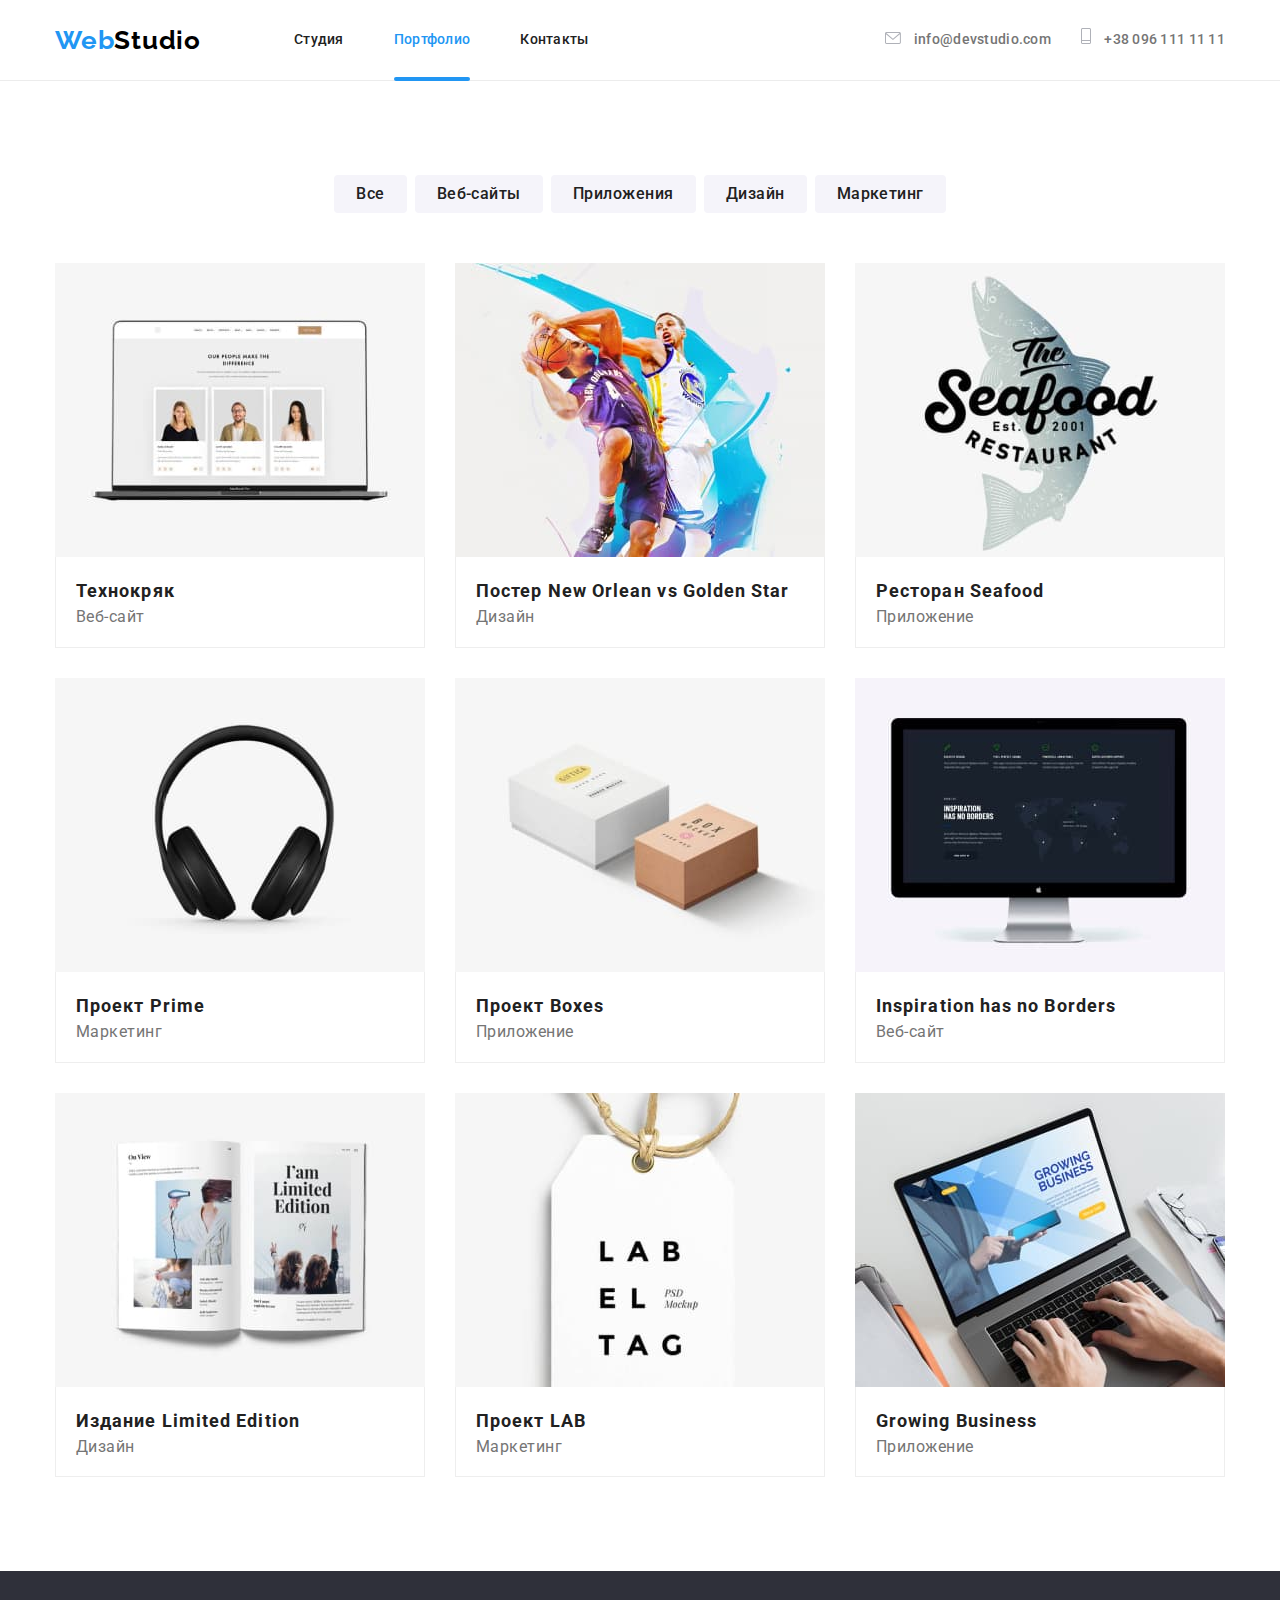
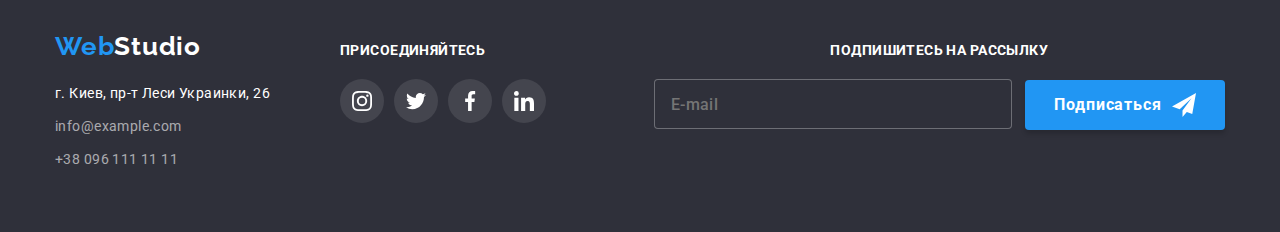
==== commit 54486898: "Добавляет адаптивные изображения  в секции "портфолио"" ====
--- a/portfolio.html
+++ b/portfolio.html
@@ -22,10 +22,101 @@
     <header class="header">
       <div class="container">
         <div class="header__navigation">
-          <nav class="header__navigation">
+          <nav class="header__navigation-menu">
             <a class="header__link-logo" href="./"
               >Web<span class="header__link-logo-color">Studio</span></a
             >
+            <!-- Меню для экраном $mobile  -->
+            <button class="mmenu__menu-button" type="button" data-menu-button>
+              <svg
+                class="mmenu__icon"
+                width="40px"
+                height="40px"
+                aria-label="mobile menu"
+              >
+                <use
+                  class="mmenu__icon-menu"
+                  href="./images/icons.svg#icon-menu"
+                ></use>
+                <use
+                  class="mmenu__icon-close"
+                  href="./images/icons.svg#icon-close-modal"
+                ></use>
+              </svg>
+            </button>
+            <div class="mmenu__menu-container" data-menu>
+              <ul class="mmenu__nav">
+                <li class="mmenu__nav-item">
+                  <a class="mmenu__link" href="./">Студия</a>
+                </li>
+                <li class="mmenu__nav-item">
+                  <a class="mmenu__link current" href="./portfolio.html"
+                    >Портфолио</a
+                  >
+                </li>
+                <li class="mmenu__nav-item">
+                  <a class="mmenu__link" href="./">Контакты</a>
+                </li>
+              </ul>
+              <ul class="mmenu__address">
+                <li class="mmenu__address-item">
+                  <a class="mmenu__address-phone" href="tel:+380961111111">
+                    +38 096 111 11 11</a
+                  >
+                </li>
+                <li class="mmenu__address-item">
+                  <a
+                    class="mmenu__address-mail"
+                    href="mailto:info@devstudio.com"
+                  >
+                    info@devstudio.com</a
+                  >
+                </li>
+              </ul>
+              <ul class="mmenu__social">
+                <li class="mmenu__social-item">
+                  <a
+                    href="https://www.instagram.com"
+                    class="mmenu__link-social"
+                    target="_blank"
+                    rel="noreferrer noopener"
+                  >
+                    Instagram
+                  </a>
+                </li>
+                <li class="mmenu__social-item">
+                  <a
+                    href="https://www.twitter.com"
+                    class="mmenu__link-social"
+                    target="_blank"
+                    rel="noreferrer noopener"
+                  >
+                    Twitter
+                  </a>
+                </li>
+                <li class="mmenu__social-item">
+                  <a
+                    href="https://www.facebook.com"
+                    class="mmenu__link-social"
+                    target="_blank"
+                    rel="noreferrer noopener"
+                  >
+                    Facebook
+                  </a>
+                </li>
+                <li class="mmenu__social-item">
+                  <a
+                    href="https://www.linkedin.com"
+                    class="mmenu__link-social"
+                    target="_blank"
+                    rel="noreferrer noopener"
+                  >
+                    Linkedin
+                  </a>
+                </li>
+              </ul>
+            </div>
+            <!-- Меню для экранов $tablet $desktop -->
             <ul class="header__list-menu">
               <li class="header__item-menu-margin">
                 <a class="header__link-navigation" href="./">Студия</a>
@@ -98,6 +189,10 @@
                 <div class="portfolio__image">
                   <img
                     src="./images/webstudio-portfolio-001.jpg"
+                    srcset="
+                      ./images/webstudio-portfolio-001.jpg    1x,
+                      ./images/webstudio-portfolio-001-2x.jpg 2x
+                    "
                     alt="Фото с открытым ноутбуком"
                   />
                   <div class="portfolio__description">
@@ -120,6 +215,10 @@
                 <div class="portfolio__image">
                   <img
                     src="./images/webstudio-portfolio-002.jpg"
+                    srcset="
+                      ./images/webstudio-portfolio-002.jpg    1x,
+                      ./images/webstudio-portfolio-002-2x.jpg 2x
+                    "
                     alt="Фото с баскетболистами"
                   />
                   <div class="portfolio__description">
@@ -143,6 +242,10 @@
                 <div class="portfolio__image">
                   <img
                     src="./images/webstudio-portfolio-003.jpg"
+                    srcset="
+                      ./images/webstudio-portfolio-003.jpg    1x,
+                      ./images/webstudio-portfolio-003-2x.jpg 2x
+                    "
                     alt="Фото с логотипом-рыбой"
                   />
                   <div class="portfolio__description">
@@ -165,6 +268,10 @@
                 <div class="portfolio__image">
                   <img
                     src="./images/webstudio-portfolio-004.jpg"
+                    srcset="
+                      ./images/webstudio-portfolio-004.jpg    1x,
+                      ./images/webstudio-portfolio-004-2x.jpg 2x
+                    "
                     alt="Фото с гарнитурой"
                   />
                   <div class="portfolio__description">
@@ -187,6 +294,10 @@
                 <div class="portfolio__image">
                   <img
                     src="./images/webstudio-portfolio-005.jpg"
+                    srcset="
+                      ./images/webstudio-portfolio-005.jpg    1x,
+                      ./images/webstudio-portfolio-005-2x.jpg 2x
+                    "
                     alt="Фото с двумя коробками"
                   />
                   <div class="portfolio__description">
@@ -209,6 +320,10 @@
                 <div class="portfolio__image">
                   <img
                     src="./images/webstudio-portfolio-006.jpg"
+                    srcset="
+                      ./images/webstudio-portfolio-006.jpg    1x,
+                      ./images/webstudio-portfolio-006-2x.jpg 2x
+                    "
                     alt="Фото с ьоноблоком Apple"
                   />
                   <div class="portfolio__description">
@@ -234,6 +349,10 @@
                 <div class="portfolio__image">
                   <img
                     src="./images/webstudio-portfolio-007.jpg"
+                    srcset="
+                      ./images/webstudio-portfolio-007.jpg    1x,
+                      ./images/webstudio-portfolio-007-2x.jpg 2x
+                    "
                     alt="Фото с открытой книгой"
                   />
                   <div class="portfolio__description">
@@ -259,6 +378,10 @@
                 <div class="portfolio__image">
                   <img
                     src="./images/webstudio-portfolio-008.jpg"
+                    srcset="
+                      ./images/webstudio-portfolio-008.jpg    1x,
+                      ./images/webstudio-portfolio-008-2x.jpg 2x
+                    "
                     alt="Фото с метка с буквами"
                   />
                   <div class="portfolio__description">
@@ -280,6 +403,10 @@
                 <div class="portfolio__image">
                   <img
                     src="./images/webstudio-portfolio-009.jpg"
+                    srcset="
+                      ./images/webstudio-portfolio-009.jpg    1x,
+                      ./images/webstudio-portfolio-009-2x.jpg 2x
+                    "
                     alt="Фото руки на клавиатуре ноутбука"
                   />
                   <div class="portfolio__description">
@@ -414,5 +541,6 @@
         </div>
       </div>
     </footer>
+    <script src="./js/mobile-menu.js"></script>
   </body>
 </html>
--- a/css/main.min.css
+++ b/css/main.min.css
@@ -1,2 +1,2 @@
-/*! modern-normalize | MIT License | https://github.com/sindresorhus/modern-normalize */html{-webkit-box-sizing:border-box;box-sizing:border-box}*,*::before,*::after{-webkit-box-sizing:inherit;box-sizing:inherit}html{line-height:1.15}body{margin:0}h1{font-size:2em;margin:0.67em 0}hr{-webkit-box-sizing:content-box;box-sizing:content-box;height:0}pre{font-family:monospace, monospace;font-size:1em}a{-webkit-text-decoration-skip:objects}abbr[title]{-webkit-text-decoration:underline dotted;text-decoration:underline dotted}b,strong{font-weight:bolder}code,kbd,samp{font-family:monospace, monospace;font-size:1em}small{font-size:80%}sub,sup{font-size:75%;line-height:0;position:relative;vertical-align:baseline}sub{bottom:-0.25em}sup{top:-0.5em}button,input,optgroup,select,textarea{font-family:inherit;font-size:100%;line-height:1.15;margin:0}button,select{text-transform:none}button,[type='reset'],[type='submit']{-webkit-appearance:button}button::-moz-focus-inner,[type='button']::-moz-focus-inner,[type='reset']::-moz-focus-inner,[type='submit']::-moz-focus-inner{border-style:none;padding:0}button:-moz-focusring,[type='button']:-moz-focusring,[type='reset']:-moz-focusring,[type='submit']:-moz-focusring{outline:1px dotted ButtonText}fieldset{padding:0.35em 0.75em 0.625em}legend{padding:0}progress{vertical-align:baseline}[type='number']::-webkit-inner-spin-button,[type='number']::-webkit-outer-spin-button{height:auto}[type='search']{-webkit-appearance:textfield;outline-offset:-2px}[type='search']::-webkit-search-cancel-button,[type='search']::-webkit-search-decoration{-webkit-appearance:none}::-webkit-file-upload-button{-webkit-appearance:button;font:inherit}details{display:block}summary{display:list-item}.header .header__link-logo,.footer .footer__link-logo{color:#2196f3;font-family:'Raleway', sans-serif;font-weight:700;font-size:26px;line-height:1.19;letter-spacing:0.03em}.header .header__link-navigation{color:#212121;font-weight:500;font-size:14px;line-height:1.14;letter-spacing:0.02em}.header .header__link-address{color:#757575;font-weight:500;font-size:14px;line-height:1.14;letter-spacing:0.02em}.header .header__link-logo,.footer .footer__link-logo{color:#2196f3;font-family:'Raleway', sans-serif;font-weight:700;font-size:26px;line-height:1.19;letter-spacing:0.03em}.hero .hero__title{color:#fff;font-weight:900;font-size:44px;line-height:1.36;text-align:center;letter-spacing:0.06em;text-transform:uppercase}.functions .functions__title,.team .team__title,.clients .clients__title{color:#212121;font-weight:700;font-size:36px;line-height:1.16;text-align:center;letter-spacing:0.03em}.footer .footer__title,.footer .footer__label,.features .features__title{color:#212121;font-weight:700;font-size:14px;line-height:1.14;letter-spacing:0.03em;text-transform:uppercase}.functions .functions__text{color:#fff;font-weight:500;font-size:14px;line-height:1.18;text-align:center;letter-spacing:0.03em;text-transform:uppercase}.team .team__name{color:#212121;font-weight:500;font-size:16px;line-height:1.18;text-align:center;letter-spacing:0.03em}.footer .footer__link,.features .features__text{font-style:normal;color:#757575;font-size:14px;line-height:1.71;letter-spacing:0.03em}.team .team__text,.portfolio .portfolio__text-about{color:#757575;font-size:16px;line-height:1.18;letter-spacing:0.03em}.portfolio .portfolio__description{font-size:18px;line-height:1.5;letter-spacing:0.03em;color:#fff}.portfolio .portfolio__header-about{margin-bottom:4px;font-weight:700;font-size:18px;line-height:1.5;letter-spacing:0.06em;color:#212121}.modal .modal__header{font-weight:700;font-size:20px;line-height:1.15;text-align:center;letter-spacing:0.03em;color:#212121}.footer .footer__input{font-weight:500;font-size:16px;line-height:1.25;letter-spacing:0.03em;color:rgba(255,255,255,0.6)}.footer .footer__button,.hero .hero__button,.modal .modal__button{color:#fff;font-weight:700;font-size:16px;line-height:1.87;letter-spacing:0.06em}.portfolio .portfolio__button{color:#212121;font-weight:500;font-size:16px;line-height:1.62;text-align:center;letter-spacing:0.03em}html{-webkit-box-sizing:border-box;box-sizing:border-box}*,*::after,*::before{-webkit-box-sizing:inherit;box-sizing:inherit}body{font-family:'Roboto', sans-serif;font-size:14px;line-height:1.71;letter-spacing:0.03em;color:#757575}.container{padding-left:15px;padding-right:15px;margin:0 auto}.visually-hidden{position:absolute !important;clip:rect(1px 1px 1px 1px);clip:rect(1px, 1px, 1px, 1px);padding:0 !important;border:0 !important;height:1px !important;width:1px !important;overflow:hidden}@media screen and (min-width: 480px){.container{max-width:480px}}@media screen and (min-width: 768px){.container{max-width:768px}}@media screen and (min-width: 1200px){.container{max-width:1200px}}.button{-webkit-box-align:center;-ms-flex-align:center;align-items:center;text-align:center;background-color:#2196f3;cursor:pointer;border:none;border-radius:4px}.icon-social{width:20px;height:20px;fill:#afb1b8}.header{background-color:#fff;border-bottom:1px solid #ececec}.header .header__link-logo{display:block;text-decoration:none;margin-right:0;padding-top:16px;padding-bottom:16px}@media screen and (min-width: 768px){.header .header__link-logo{margin-right:88px}}@media screen and (min-width: 1200px){.header .header__link-logo{margin-right:93px}}.header .header__link-logo-color{color:#000}.header .header__navigation{display:-webkit-box;display:-ms-flexbox;display:flex;-webkit-box-align:center;-ms-flex-align:center;align-items:center}.header .header__list-menu{list-style:none;display:-webkit-box;display:-ms-flexbox;display:flex;margin-top:0;margin-bottom:0;padding:0;-webkit-box-align:center;-ms-flex-align:center;align-items:center}@media screen and (max-width: 768px){.header .header__list-menu{display:none}}.header .header__list-address{list-style:none;display:-webkit-box;display:-ms-flexbox;display:flex;margin-top:0;margin-bottom:0;padding:0;margin-left:auto}@media screen and (max-width: 768px){.header .header__list-address{display:none}}@media screen and (max-width: 1200px){.header .header__list-address{-webkit-box-orient:vertical;-webkit-box-direction:normal;-ms-flex-direction:column;flex-direction:column}}.header .header__item-menu-margin:not(:last-child){margin-right:50px}.header .header__item-address-margin:not(:last-child){margin-bottom:10px}@media screen and (min-width: 1200px){.header .header__item-address-margin:not(:last-child){margin-right:30px;margin-bottom:0}}.header .header__link-navigation{-webkit-transition:250ms color cubic-bezier(0.4, 0, 0.2, 1);transition:250ms color cubic-bezier(0.4, 0, 0.2, 1);position:relative;display:block;text-decoration:none;padding-top:32px;padding-bottom:32px}.header .header__link-navigation.current,.header .header__link-navigation:hover,.header .header__link-navigation:active,.header .header__link-navigation:focus{color:#2196f3}.header .header__link-navigation.current::after{opacity:1}.header .header__link-navigation::after{-webkit-transition:250ms opacity cubic-bezier(0.4, 0, 0.2, 1);transition:250ms opacity cubic-bezier(0.4, 0, 0.2, 1);content:'';position:absolute;display:block;border-radius:2px;width:100%;height:4px;left:0;bottom:-1px;background-color:#2196f3;opacity:0}.header .header__icon{-webkit-transition:250ms fill cubic-bezier(0.4, 0, 0.2, 1);transition:250ms fill cubic-bezier(0.4, 0, 0.2, 1);fill:#afb1b8;margin-right:10px}.header .header__link-address{-webkit-transition:250ms color cubic-bezier(0.4, 0, 0.2, 1);transition:250ms color cubic-bezier(0.4, 0, 0.2, 1);text-decoration:none;padding-top:0;padding-bottom:0}@media screen and (min-width: 1200px){.header .header__link-address{padding-top:32px;padding-bottom:32px}}.header .header__link-address:hover,.header .header__link-address:active,.header .header__link-address:focus{color:#2196f3}.header .header__link-address:hover .header__icon,.header .header__link-address:active .header__icon,.header .header__link-address:focus .header__icon{fill:#2196f3}.footer{width:auto;padding-top:60px;padding-bottom:60px;background-color:#2f303a}.footer .footer__body{display:-webkit-box;display:-ms-flexbox;display:flex;-webkit-box-pack:justify;-ms-flex-pack:justify;justify-content:space-between;-webkit-box-orient:vertical;-webkit-box-direction:normal;-ms-flex-direction:column;flex-direction:column}@media screen and (min-width: 768px){.footer .footer__body{-webkit-box-orient:horizontal;-webkit-box-direction:normal;-ms-flex-direction:row;flex-direction:row;-ms-flex-wrap:wrap;flex-wrap:wrap}}@media screen and (min-width: 1200px){.footer .footer__body{-webkit-box-orient:horizontal;-webkit-box-direction:normal;-ms-flex-direction:row;flex-direction:row;-ms-flex-wrap:nowrap;flex-wrap:nowrap;-webkit-box-align:baseline;-ms-flex-align:baseline;align-items:baseline}}.footer .footer__link-logo{display:inline-block;text-decoration:none;margin-right:0;margin-bottom:20px}.footer .footer__link-logo-color{color:#fff}.footer .footer__address{text-align:center;margin:0}@media screen and (min-width: 1200px){.footer .footer__address{text-align:left;margin-right:70px}}.footer .footer__list{display:-webkit-box;display:-ms-flexbox;display:flex;padding-left:0;padding-right:0;margin-top:0;margin-bottom:0;-webkit-box-orient:vertical;-webkit-box-direction:normal;-ms-flex-direction:column;flex-direction:column;list-style:none}.footer .footer__item:not(:last-child){margin-bottom:9px}.footer .footer__link{-webkit-transition:250ms color cubic-bezier(0.4, 0, 0.2, 1);transition:250ms color cubic-bezier(0.4, 0, 0.2, 1);text-decoration:none}.footer .footer__link:hover,.footer .footer__link:active,.footer .footer__link:focus{color:#2196f3}.footer .footer__link-light{color:#fff}.footer .footer__link-dark{color:rgba(255,255,255,0.6)}.footer .footer__social{margin-top:60px;margin-bottom:0;text-align:center}@media screen and (min-width: 768px){.footer .footer__social{margin-top:5px}}@media screen and (min-width: 1200px){.footer .footer__social{margin-top:0;text-align:left}}.footer .footer__title{text-align:center;margin-top:0;margin-bottom:20px;padding-top:0;padding-bottom:0;color:#fff}@media screen and (min-width: 1200px){.footer .footer__title{text-align:left}}.footer .footer__list-social{display:-webkit-inline-box;display:-ms-inline-flexbox;display:inline-flex;list-style:none;padding-left:0;padding-right:0;margin-top:0;margin-bottom:0}.footer .footer__item-social{display:-webkit-box;display:-ms-flexbox;display:flex;-webkit-box-pack:center;-ms-flex-pack:center;justify-content:center;-webkit-box-align:center;-ms-flex-align:center;align-items:center;background:rgba(255,255,255,0.1);border-radius:50%;width:44px;height:44px}.footer .footer__item-social:not(:last-child){margin-right:10px}.footer .footer__link-social{-webkit-transition:250ms background-color cubic-bezier(0.4, 0, 0.2, 1);transition:250ms background-color cubic-bezier(0.4, 0, 0.2, 1);display:-webkit-box;display:-ms-flexbox;display:flex;-webkit-box-pack:center;-ms-flex-pack:center;justify-content:center;-webkit-box-align:center;-ms-flex-align:center;align-items:center;border-radius:50%;width:44px;height:44px}.footer .footer__link-social:hover,.footer .footer__link-social:active,.footer .footer__link-social:focus{background-color:#2196f3}.footer .footer__icon{-webkit-transition:250ms fill cubic-bezier(0.4, 0, 0.2, 1);transition:250ms fill cubic-bezier(0.4, 0, 0.2, 1);fill:#fff}.footer .footer__subscribe{margin-right:auto;margin-left:auto;margin-top:60px}@media screen and (min-width: 1200px){.footer .footer__subscribe{margin-left:auto;margin-right:0;margin-top:0}}.footer .footer__form{display:-webkit-box;display:-ms-flexbox;display:flex;-webkit-box-orient:vertical;-webkit-box-direction:normal;-ms-flex-direction:column;flex-direction:column;justify-items:center}@media screen and (min-width: 1200px){.footer .footer__form{display:block}}.footer .footer__label{display:block;text-align:center;margin-top:0;margin-bottom:20px;padding-top:0;padding-bottom:0;color:#fff}@media screen and (min-width: 1200px){.footer .footer__label{text-align:left}}.footer .footer__input{-webkit-transition:250ms -webkit-filter cubic-bezier(0.4, 0, 0.2, 1);transition:250ms -webkit-filter cubic-bezier(0.4, 0, 0.2, 1);transition:250ms filter cubic-bezier(0.4, 0, 0.2, 1);transition:250ms filter cubic-bezier(0.4, 0, 0.2, 1), 250ms -webkit-filter cubic-bezier(0.4, 0, 0.2, 1);-webkit-transition:250ms border-color cubic-bezier(0.4, 0, 0.2, 1);transition:250ms border-color cubic-bezier(0.4, 0, 0.2, 1);width:450px;height:50px;padding:15px 16px 15px 16px;margin-right:0;margin-bottom:20px;border:1px solid rgba(255,255,255,0.3);-webkit-box-sizing:border-box;box-sizing:border-box;border-radius:4px;outline:none;background:#2f303a}.footer .footer__input:hover,.footer .footer__input:active,.footer .footer__input:focus{border:1px solid #2196f3;-webkit-filter:drop-shadow(0px 4px 4px rgba(0,0,0,0.15));filter:drop-shadow(0px 4px 4px rgba(0,0,0,0.15))}@media screen and (min-width: 1200px){.footer .footer__input{width:358px;margin-right:10px;margin-bottom:0}}.footer .footer__button{-webkit-transition:250ms -webkit-filter cubic-bezier(0.4, 0, 0.2, 1);transition:250ms -webkit-filter cubic-bezier(0.4, 0, 0.2, 1);transition:250ms filter cubic-bezier(0.4, 0, 0.2, 1);transition:250ms filter cubic-bezier(0.4, 0, 0.2, 1), 250ms -webkit-filter cubic-bezier(0.4, 0, 0.2, 1);width:200px;height:50px;padding:0 0 0 0;margin-left:auto;margin-right:auto;-webkit-box-shadow:0px 4px 4px rgba(0,0,0,0.15);box-shadow:0px 4px 4px rgba(0,0,0,0.15)}.footer .footer__button:hover,.footer .footer__button:active,.footer .footer__button:focus{-webkit-filter:drop-shadow(0px 4px 4px rgba(0,0,0,0.25));filter:drop-shadow(0px 4px 4px rgba(0,0,0,0.25))}.footer .footer__label-button{display:-webkit-box;display:-ms-flexbox;display:flex;-webkit-box-align:center;-ms-flex-align:center;align-items:center;-webkit-box-pack:center;-ms-flex-pack:center;justify-content:center}.footer .footer__icon-button{width:24px;height:24px;margin-left:10px;fill:#fff}.hero{display:block;text-align:center;max-width:1600px;padding-top:200px;padding-bottom:200px;margin-left:auto;margin-right:auto;background-color:#c4c4c4;background-image:-webkit-gradient(linear, right top, left top, from(rgba(47,48,58,0.4)), color-stop(40%), to(transparent)),url(../images/webstudio-bgimage.jpg);background-image:linear-gradient(to left, rgba(47,48,58,0.4), 40%, transparent 100%),url(../images/webstudio-bgimage.jpg);background-repeat:no-repeat;background-position:center;background-size:cover}.hero .hero__title{margin-top:0;margin-bottom:30px;padding-bottom:0}.hero .hero__button{-webkit-transition:250ms background-color cubic-bezier(0.4, 0, 0.2, 1);transition:250ms background-color cubic-bezier(0.4, 0, 0.2, 1);width:200px;height:50px}.hero .hero__button:hover,.hero .hero__button:active,.hero .hero__button:focus{background-color:#188ce8;border-radius:0px}.modal__backdrop{-webkit-transition:250ms opacity cubic-bezier(0.4, 0, 0.2, 1);transition:250ms opacity cubic-bezier(0.4, 0, 0.2, 1);position:fixed;top:0;left:0;width:100%;height:100%;z-index:99;background:rgba(0,0,0,0.2);overflow-y:scroll}.modal__backdrop.is-hidden{opacity:0;pointer-events:none}.modal{position:absolute;display:block;padding:0 0 0 0;top:50%;left:50%;max-width:530px;width:100%;height:580px;border-radius:4px;-webkit-transform:translate(-50%, -50%);transform:translate(-50%, -50%);background:#fff;-webkit-box-shadow:0px 1px 3px rgba(0,0,0,0.12),0px 1px 1px rgba(0,0,0,0.14),0px 2px 1px rgba(0,0,0,0.2);box-shadow:0px 1px 3px rgba(0,0,0,0.12),0px 1px 1px rgba(0,0,0,0.14),0px 2px 1px rgba(0,0,0,0.2);border-radius:4px}.modal .modal__close{display:-webkit-box;display:-ms-flexbox;display:flex;-webkit-box-pack:end;-ms-flex-pack:end;justify-content:flex-end;margin-top:8px;margin-bottom:2px;margin-right:8px}.modal .modal__button-close{display:-webkit-box;display:-ms-flexbox;display:flex;-webkit-box-pack:center;-ms-flex-pack:center;justify-content:center;-webkit-box-align:center;-ms-flex-align:center;align-items:center;cursor:pointer;background:#fff;border:1px solid rgba(0,0,0,0.1);border-radius:50%;width:30px;height:30px}.modal .modal__icon-close{-webkit-transition:250ms fill cubic-bezier(0.4, 0, 0.2, 1);transition:250ms fill cubic-bezier(0.4, 0, 0.2, 1);width:11px;height:11px;fill:black}.modal .modal__button-close:hover .modal__icon-close{-webkit-transition:250ms fill cubic-bezier(0.4, 0, 0.2, 1);transition:250ms fill cubic-bezier(0.4, 0, 0.2, 1);fill:#2196f3}.modal .modal__header{display:block;margin-top:0;margin-bottom:12px;padding:0 0 0 0}.modal .modal__form{display:-webkit-box;display:-ms-flexbox;display:flex;-webkit-box-orient:vertical;-webkit-box-direction:normal;-ms-flex-direction:column;flex-direction:column;-webkit-box-align:center;-ms-flex-align:center;align-items:center}.modal .modal__group{display:-webkit-box;display:-ms-flexbox;display:flex;-webkit-box-orient:vertical;-webkit-box-direction:normal;-ms-flex-direction:column;flex-direction:column;-webkit-box-align:center;-ms-flex-align:center;align-items:center;margin-bottom:20px}.modal .modal__input-label{position:relative;display:-webkit-box;display:-ms-flexbox;display:flex;-webkit-box-orient:vertical;-webkit-box-direction:normal;-ms-flex-direction:column;flex-direction:column;cursor:pointer;margin-bottom:10px}.modal .modal__comment-label{display:-webkit-box;display:-ms-flexbox;display:flex;-webkit-box-orient:vertical;-webkit-box-direction:normal;-ms-flex-direction:column;flex-direction:column;cursor:pointer;margin-bottom:0px}.modal .modal__checkbox-label{position:relative;display:-webkit-box;display:-ms-flexbox;display:flex;-webkit-box-align:baseline;-ms-flex-align:baseline;align-items:baseline;-webkit-box-pack:center;-ms-flex-pack:center;justify-content:center;width:448px;margin-bottom:30px}.modal .modal__input-text{margin-top:0;margin-bottom:4px;padding:0 0 0 0;font-weight:500;font-size:12px;line-height:1.16;letter-spacing:0.01em;color:#757575}.modal .modal__checkbox-text{margin-top:0;margin-bottom:0;margin-left:7px;padding:0 0 0 0;font-weight:500;font-size:14px;line-height:1.71;letter-spacing:0.03em;color:#757575}.modal .modal__input{-webkit-transition:250ms border-color cubic-bezier(0.4, 0, 0.2, 1);transition:250ms border-color cubic-bezier(0.4, 0, 0.2, 1);width:448px;height:40px;border:1px solid rgba(33,33,33,0.2);-webkit-box-sizing:border-box;box-sizing:border-box;outline-width:0px;cursor:pointer;border-radius:4px;padding:11px 12px 11px 42px}.modal .modal__input:hover ~ .modal__icon-input,.modal .modal__input:active ~ .modal__icon-input,.modal .modal__input:focus ~ .modal__icon-input,.modal .modal__input:hover,.modal .modal__input:active,.modal .modal__input:focus{border-color:#2196f3;fill:#188ce8}.modal .modal__icon-input{-webkit-transition:250ms fill cubic-bezier(0.4, 0, 0.2, 1);transition:250ms fill cubic-bezier(0.4, 0, 0.2, 1);position:absolute;top:50%;left:0;width:18px;height:18px;margin-left:12px;fill:#212121}.modal .modal__icon-checkbox{-webkit-transition:250ms opacity cubic-bezier(0.4, 0, 0.2, 1);transition:250ms opacity cubic-bezier(0.4, 0, 0.2, 1);position:absolute;top:18%;left:12px;width:16px;height:15px;fill:#212121}.modal .modal__icon-checkbox-checked{-webkit-transition:250ms opacity cubic-bezier(0.4, 0, 0.2, 1);transition:250ms opacity cubic-bezier(0.4, 0, 0.2, 1);position:absolute;top:18%;left:12px;width:16px;height:15px;fill:#212121;opacity:0}.modal .modal__comment{-webkit-transition:250ms border-color cubic-bezier(0.4, 0, 0.2, 1);transition:250ms border-color cubic-bezier(0.4, 0, 0.2, 1);width:448px;height:120px;padding:12px 16px 12px 16px;resize:none;border:1px solid rgba(33,33,33,0.2);-webkit-box-sizing:border-box;box-sizing:border-box;outline-width:0px;cursor:pointer;border-radius:4px;font-weight:500;font-size:14px;line-height:1.14;letter-spacing:0.01em;color:rgba(117,117,117,0.5)}.modal .modal__comment:hover{border-color:#2196f3}.modal .modal__checkbox{opacity:0;margin-right:7px}.modal .modal__checkbox:checked ~ .modal__icon-checkbox{opacity:0}.modal .modal__checkbox:checked ~ .modal__icon-checkbox-checked{opacity:1}.modal .modal__link{color:#2196f3}.modal .modal__button{-webkit-transition:250ms background-color cubic-bezier(0.4, 0, 0.2, 1);transition:250ms background-color cubic-bezier(0.4, 0, 0.2, 1);width:200px;height:50px;padding:0 0 0 0;-webkit-box-shadow:0px 4px 4px rgba(0,0,0,0.15);box-shadow:0px 4px 4px rgba(0,0,0,0.15)}.modal .modal__button:hover,.modal .modal__button:active,.modal .modal__button:focus{background-color:#188ce8}.features{background-color:#fff;padding-top:60px;padding-bottom:60px}@media screen and (min-width: 1200px){.features{padding-top:94px;padding-bottom:94px}}.features .features__list{display:-webkit-box;display:-ms-flexbox;display:flex;-ms-flex-wrap:wrap;flex-wrap:wrap;-webkit-box-pack:center;-ms-flex-pack:center;justify-content:center;padding:0;margin:-15px;list-style:none}@media screen and (min-width: 1200px){.features .features__list{-ms-flex-wrap:nowrap;flex-wrap:nowrap}}.features .features__item{display:block;margin-top:0;margin-bottom:0px;width:calc((100% - 2 * 15px))}@media screen and (max-width: 767px){.features .features__item{margin:15px}}@media screen and (min-width: 768px){.features .features__item{width:calc((100% - 4 * 15px) / 2);margin:15px}}@media screen and (min-width: 1200px){.features .features__item{width:calc((100% - 8 * 15px) / 4);margin:15px}}.features .features__title{margin-top:30px;margin-bottom:10px;text-align:center}@media screen and (min-width: 768px){.features .features__title{text-align:left}}.features .features__text{margin-top:0;margin-bottom:0}.features .features__icon{width:70px;height:70px;fill:#212121}.features .features__view{display:-webkit-box;display:-ms-flexbox;display:flex;-webkit-box-pack:center;-ms-flex-pack:center;justify-content:center;-webkit-box-align:center;-ms-flex-align:center;align-items:center;height:120px;background:#f5f4fa;border-radius:4px}.functions{padding-bottom:94px;background-color:#fff}@media (max-width: 1200px){.functions{display:none}}.functions .functions__title{margin-top:0;margin-bottom:50px}.functions .functions__text{margin-top:0;margin-bottom:0}.functions .functions__list{list-style:none;display:-webkit-box;display:-ms-flexbox;display:flex;padding-left:0;padding-right:0;margin-top:0;margin-bottom:0}.functions .functions__list img{display:block;margin-top:0;margin-bottom:0}.functions .functions__item{position:relative}.functions .functions__item:not(:last-child){margin-right:30px}.functions .functions__label{position:absolute;bottom:0;left:0;width:100%;height:auto;padding-top:27px;padding-bottom:27px;background:rgba(47,48,58,0.8)}.team{background-color:#f5f4fa;padding-top:60px;padding-bottom:60px}@media screen and (min-width: 1200px){.team{padding-top:94px;padding-bottom:94px}}.team .team__title{margin-top:0;margin-bottom:50px}.team .team__list{list-style:none;display:-webkit-box;display:-ms-flexbox;display:flex;-ms-flex-wrap:wrap;flex-wrap:wrap;-webkit-box-pack:center;-ms-flex-pack:center;justify-content:center;padding:0;margin:-15px}@media screen and (min-width: 1200px){.team .team__list{display:-webkit-box;display:-ms-flexbox;display:flex;-ms-flex-wrap:nowrap;flex-wrap:nowrap}}.team .team__list img{display:block;margin-top:0;margin-bottom:0}.team .team__item{display:block;background-color:#fff;-webkit-box-shadow:0px 1px 3px rgba(0,0,0,0.12),0px 1px 1px rgba(0,0,0,0.14),0px 2px 1px rgba(0,0,0,0.2);box-shadow:0px 1px 3px rgba(0,0,0,0.12),0px 1px 1px rgba(0,0,0,0.14),0px 2px 1px rgba(0,0,0,0.2);border-radius:0px 0px 4px 4px;width:calc(100% - 2 * 15px);margin:15px}@media screen and (min-width: 768px){.team .team__item{width:calc((100% - 4 * 15px) / 2)}}@media screen and (min-width: 1200px){.team .team__item{width:calc((100% - 8 * 15px) / 4)}}.team .team__img{display:block;max-width:100%;height:auto}.team .team__label{text-align:center;padding:30px 20px 30px 20px}.team .team__name{margin-top:0;margin-bottom:0}.team .team__text{margin-top:10px;margin-bottom:0}.team .team__list-social{display:-webkit-inline-box;display:-ms-inline-flexbox;display:inline-flex;list-style:none;padding-left:0;padding-right:0;margin-top:16px;margin-bottom:0}.team .team__link-social{-webkit-transition:250ms background-color cubic-bezier(0.4, 0, 0.2, 1);transition:250ms background-color cubic-bezier(0.4, 0, 0.2, 1);display:-webkit-box;display:-ms-flexbox;display:flex;-webkit-box-pack:center;-ms-flex-pack:center;justify-content:center;-webkit-box-align:center;-ms-flex-align:center;align-items:center;border-radius:50%;width:44px;height:44px}.team .team__link-social:hover .team__icon,.team .team__link-social:active .team__icon,.team .team__link-social:focus .team__icon{fill:#fff}.team .team__link-social:hover,.team .team__link-social:active,.team .team__link-social:focus{background-color:#2196f3}.team .team__item-social:not(:last-child){margin-right:10px}.team .team__icon{-webkit-transition:250ms fill cubic-bezier(0.4, 0, 0.2, 1);transition:250ms fill cubic-bezier(0.4, 0, 0.2, 1);fill:#afb1b8}.clients{background-color:#fff;padding-top:60px;padding-bottom:60px}@media screen and (min-width: 1200px){.clients{padding-top:94px;padding-bottom:94px}}.clients .clients__title{margin-top:0;margin-bottom:30px}@media screen and (min-width: 1200px){.clients .clients__title{margin-bottom:50px}}.clients .clients__list{list-style:none;display:-webkit-box;display:-ms-flexbox;display:flex;-ms-flex-wrap:wrap;flex-wrap:wrap;-webkit-box-pack:center;-ms-flex-pack:center;justify-content:center;padding:0;margin:-15px}@media screen and (min-width: 768px){.clients .clients__list{display:-webkit-box;display:-ms-flexbox;display:flex;-ms-flex-wrap:wrap;flex-wrap:wrap}}@media screen and (min-width: 1200px){.clients .clients__list{display:-webkit-box;display:-ms-flexbox;display:flex;-ms-flex-wrap:nowrap;flex-wrap:nowrap}}.clients .clients__item{-webkit-transition:250ms border-color cubic-bezier(0.4, 0, 0.2, 1);transition:250ms border-color cubic-bezier(0.4, 0, 0.2, 1);display:block;-ms-flex-line-pack:center;align-content:center;height:90px;border:1px solid #afb1b8;-webkit-box-sizing:border-box;box-sizing:border-box;border-radius:4px;width:calc((100% - 4 * 15px) / 2);margin:15px}.clients .clients__item:hover,.clients .clients__item:active,.clients .clients__item:focus{border-color:#2196f3}@media screen and (max-width: 1200px){.clients .clients__item{width:calc((100% - 6 * 15px) / 3)}}@media screen and (min-width: 1200px){.clients .clients__item{width:calc((100% - 15 * 10px) / 6)}}.clients .clients__icon{-webkit-transition:250ms fill cubic-bezier(0.4, 0, 0.2, 1);transition:250ms fill cubic-bezier(0.4, 0, 0.2, 1);fill:#afb1b8}.clients .clients__link{display:-webkit-box;display:-ms-flexbox;display:flex;-webkit-box-pack:center;-ms-flex-pack:center;justify-content:center;-webkit-box-align:center;-ms-flex-align:center;align-items:center;width:auto;height:90px}.clients .clients__link:hover .clients__icon,.clients .clients__link:active .clients__icon,.clients .clients__link:focus .clients__icon{fill:#2196f3}.portfolio{background-color:#fff;color:#757575;padding-top:60px;padding-bottom:60px}@media screen and (min-width: 1200px){.portfolio{padding-top:94px;padding-bottom:94px}}.portfolio .portfolio__filter{padding-left:0;padding-right:0;margin-top:0;margin-bottom:50px;display:-webkit-box;display:-ms-flexbox;display:flex;list-style:none;text-align:center;-webkit-box-pack:center;-ms-flex-pack:center;justify-content:center;-ms-flex-wrap:wrap;flex-wrap:wrap}.portfolio .portfolio__item:not(:last-child){margin-right:8px}.portfolio .portfolio__button{-webkit-transition:250ms color cubic-bezier(0.4, 0, 0.2, 1);transition:250ms color cubic-bezier(0.4, 0, 0.2, 1);-webkit-transition:250ms -webkit-box-shadow cubic-bezier(0.4, 0, 0.2, 1);transition:250ms -webkit-box-shadow cubic-bezier(0.4, 0, 0.2, 1);transition:250ms box-shadow cubic-bezier(0.4, 0, 0.2, 1);transition:250ms box-shadow cubic-bezier(0.4, 0, 0.2, 1), 250ms -webkit-box-shadow cubic-bezier(0.4, 0, 0.2, 1);-webkit-transition:250ms background-color cubic-bezier(0.4, 0, 0.2, 1);transition:250ms background-color cubic-bezier(0.4, 0, 0.2, 1);background-color:#f5f4fa;cursor:pointer;border:none;border-radius:4px;padding:6px 22px 6px 22px}.portfolio .portfolio__button:hover,.portfolio .portfolio__button:focus,.portfolio .portfolio__button:active{background-color:#2196f3;color:#fff;-webkit-box-shadow:0px 4px 4px rgba(0,0,0,0.25);box-shadow:0px 4px 4px rgba(0,0,0,0.25)}.portfolio .portfolio__list{padding:0;margin:-15px;display:-webkit-box;display:-ms-flexbox;display:flex;list-style:none;-ms-flex-wrap:wrap;flex-wrap:wrap}.portfolio .portfolio__list img{display:block;margin-top:0;margin-bottom:0;width:100%;height:auto}.portfolio .portfolio__card{width:calc(100% - 2 * 15px);margin:15px}@media screen and (min-width: 768px){.portfolio .portfolio__card{width:calc((100% - 4 * 15px) / 2)}}@media screen and (min-width: 1200px){.portfolio .portfolio__card{width:calc((100% - 6 * 15px) / 3)}}.portfolio .portfolio__about{padding:20px 10px 20px 20px;border:1px solid #eee;border-top:0}.portfolio .portfolio__header-about{display:block;margin-top:0;margin-bottom:4px}.portfolio .portfolio__text-about{margin-top:0;margin-bottom:0}.portfolio .portfolio__description{position:absolute;display:-webkit-box;display:-ms-flexbox;display:flex;-webkit-box-align:center;-ms-flex-align:center;align-items:center;top:0;left:0;width:100%;height:100%;padding-right:24px;padding-left:24px;background-color:rgba(33,150,243,0.9);-webkit-transform:translatey(100%);transform:translatey(100%);-webkit-transition:-webkit-transform 250ms ease;transition:-webkit-transform 250ms ease;transition:transform 250ms ease;transition:transform 250ms ease, -webkit-transform 250ms ease}.portfolio .portfolio__link{-webkit-transition:250ms -webkit-box-shadow cubic-bezier(0.4, 0, 0.2, 1);transition:250ms -webkit-box-shadow cubic-bezier(0.4, 0, 0.2, 1);transition:250ms box-shadow cubic-bezier(0.4, 0, 0.2, 1);transition:250ms box-shadow cubic-bezier(0.4, 0, 0.2, 1), 250ms -webkit-box-shadow cubic-bezier(0.4, 0, 0.2, 1);text-decoration:none;display:block}.portfolio .portfolio__link:hover .portfolio__description{-webkit-transform:translatey(0);transform:translatey(0)}.portfolio .portfolio__link:hover .portfolio__image{-webkit-box-shadow:0px 4px 4px rgba(0,0,0,0.25);box-shadow:0px 4px 4px rgba(0,0,0,0.25)}.portfolio .portfolio__link:hover,.portfolio .portfolio__link:focus,.portfolio .portfolio__link:active{-webkit-box-shadow:0px 4px 4px rgba(0,0,0,0.25);box-shadow:0px 4px 4px rgba(0,0,0,0.25)}.portfolio .portfolio__image{-webkit-transition:250ms -webkit-box-shadow cubic-bezier(0.4, 0, 0.2, 1);transition:250ms -webkit-box-shadow cubic-bezier(0.4, 0, 0.2, 1);transition:250ms box-shadow cubic-bezier(0.4, 0, 0.2, 1);transition:250ms box-shadow cubic-bezier(0.4, 0, 0.2, 1), 250ms -webkit-box-shadow cubic-bezier(0.4, 0, 0.2, 1);position:relative;overflow:hidden}
+/*! modern-normalize | MIT License | https://github.com/sindresorhus/modern-normalize */html{-webkit-box-sizing:border-box;box-sizing:border-box}*,*::before,*::after{-webkit-box-sizing:inherit;box-sizing:inherit}html{line-height:1.15}body{margin:0}h1{font-size:2em;margin:0.67em 0}hr{-webkit-box-sizing:content-box;box-sizing:content-box;height:0}pre{font-family:monospace, monospace;font-size:1em}a{-webkit-text-decoration-skip:objects}abbr[title]{-webkit-text-decoration:underline dotted;text-decoration:underline dotted}b,strong{font-weight:bolder}code,kbd,samp{font-family:monospace, monospace;font-size:1em}small{font-size:80%}sub,sup{font-size:75%;line-height:0;position:relative;vertical-align:baseline}sub{bottom:-0.25em}sup{top:-0.5em}button,input,optgroup,select,textarea{font-family:inherit;font-size:100%;line-height:1.15;margin:0}button,select{text-transform:none}button,[type='reset'],[type='submit']{-webkit-appearance:button}button::-moz-focus-inner,[type='button']::-moz-focus-inner,[type='reset']::-moz-focus-inner,[type='submit']::-moz-focus-inner{border-style:none;padding:0}button:-moz-focusring,[type='button']:-moz-focusring,[type='reset']:-moz-focusring,[type='submit']:-moz-focusring{outline:1px dotted ButtonText}fieldset{padding:0.35em 0.75em 0.625em}legend{padding:0}progress{vertical-align:baseline}[type='number']::-webkit-inner-spin-button,[type='number']::-webkit-outer-spin-button{height:auto}[type='search']{-webkit-appearance:textfield;outline-offset:-2px}[type='search']::-webkit-search-cancel-button,[type='search']::-webkit-search-decoration{-webkit-appearance:none}::-webkit-file-upload-button{-webkit-appearance:button;font:inherit}details{display:block}summary{display:list-item}.header .header__link-logo,.footer .footer__link-logo{color:#2196f3;font-family:'Raleway', sans-serif;font-weight:700;font-size:26px;line-height:1.19;letter-spacing:0.03em}.header .header__link-navigation{color:#212121;font-weight:500;font-size:14px;line-height:1.14;letter-spacing:0.02em}.header .header__link-address{color:#757575;font-weight:500;font-size:14px;line-height:1.14;letter-spacing:0.02em}.header .header__link-logo,.footer .footer__link-logo{color:#2196f3;font-family:'Raleway', sans-serif;font-weight:700;font-size:26px;line-height:1.19;letter-spacing:0.03em}.hero .hero__title{color:#fff;font-weight:900;font-size:26px;line-height:1.61;text-align:center;letter-spacing:0.06em;text-transform:uppercase}.functions .functions__title,.team .team__title,.clients .clients__title{color:#212121;font-weight:700;font-size:36px;line-height:1.16;text-align:center;letter-spacing:0.03em}.footer .footer__title,.footer .footer__label,.features .features__title{color:#212121;font-weight:700;font-size:14px;line-height:1.14;letter-spacing:0.03em;text-transform:uppercase}.functions .functions__text{color:#fff;font-weight:500;font-size:14px;line-height:1.18;text-align:center;letter-spacing:0.03em;text-transform:uppercase}.team .team__name{color:#212121;font-weight:500;font-size:16px;line-height:1.18;text-align:center;letter-spacing:0.03em}.footer .footer__link,.features .features__text{font-style:normal;color:#757575;font-size:14px;line-height:1.71;letter-spacing:0.03em}.team .team__text,.portfolio .portfolio__text-about{color:#757575;font-size:16px;line-height:1.18;letter-spacing:0.03em}.portfolio .portfolio__description{font-size:18px;line-height:1.5;letter-spacing:0.03em;color:#fff}.portfolio .portfolio__header-about{margin-bottom:4px;font-weight:700;font-size:18px;line-height:1.5;letter-spacing:0.06em;color:#212121}.modal .modal__header{font-weight:700;font-size:20px;line-height:1.15;text-align:center;letter-spacing:0.03em;color:#212121}.footer .footer__input{font-weight:500;font-size:16px;line-height:1.25;letter-spacing:0.03em;color:rgba(255,255,255,0.6)}.footer .footer__button,.hero .hero__button,.modal .modal__button{color:#fff;font-weight:700;font-size:16px;line-height:1.87;letter-spacing:0.06em}.portfolio .portfolio__button{color:#212121;font-weight:500;font-size:16px;line-height:1.62;text-align:center;letter-spacing:0.03em}.mmenu__link{color:#212121;font-weight:500;font-size:40px;line-height:1.17;letter-spacing:0.02em;text-align:left}.mmenu__address-mail{color:#757575;font-weight:500;font-size:24px;line-height:1.17;letter-spacing:0.02em}.mmenu__address-phone{color:#2196f3;font-weight:500;font-size:34px;line-height:1.17;letter-spacing:0.02em}.mmenu__social-item,.mmenu__link-social{color:#2196f3;font-weight:500;font-size:18px;line-height:1.22;letter-spacing:0.02em}html{-webkit-box-sizing:border-box;box-sizing:border-box}*,*::after,*::before{-webkit-box-sizing:inherit;box-sizing:inherit}body{font-family:'Roboto', sans-serif;font-size:14px;line-height:1.71;letter-spacing:0.03em;color:#757575}.container{padding-left:15px;padding-right:15px;margin:0 auto}.visually-hidden{position:absolute !important;clip:rect(1px 1px 1px 1px);clip:rect(1px, 1px, 1px, 1px);padding:0 !important;border:0 !important;height:1px !important;width:1px !important;overflow:hidden}@media screen and (min-width: 480px){.container{max-width:480px}}@media screen and (min-width: 768px){.container{max-width:768px}}@media screen and (min-width: 1200px){.container{max-width:1200px}}.button{-webkit-box-align:center;-ms-flex-align:center;align-items:center;text-align:center;background-color:#2196f3;cursor:pointer;border:none;border-radius:4px}.icon-social{width:20px;height:20px;fill:#afb1b8}.header{background-color:#fff;border-bottom:1px solid #ececec;position:relative}.header .header__navigation{display:-webkit-box;display:-ms-flexbox;display:flex;-webkit-box-align:center;-ms-flex-align:center;align-items:center}.header .header__navigation-menu{display:-webkit-box;display:-ms-flexbox;display:flex;-webkit-box-align:center;-ms-flex-align:center;align-items:center}@media screen and (max-width: 768px){.header .header__navigation-menu{width:100%;-webkit-box-pack:justify;-ms-flex-pack:justify;justify-content:space-between}}.header .header__link-logo{display:block;text-decoration:none;margin-right:0;padding-top:16px;padding-bottom:16px}@media screen and (min-width: 768px){.header .header__link-logo{margin-right:88px}}@media screen and (min-width: 1200px){.header .header__link-logo{margin-right:93px}}.header .header__link-logo-color{color:#000}.header .header__list-menu{list-style:none;display:-webkit-box;display:-ms-flexbox;display:flex;margin-top:0;margin-bottom:0;padding:0;-webkit-box-align:center;-ms-flex-align:center;align-items:center}@media screen and (max-width: 768px){.header .header__list-menu{display:none}}.header .header__list-address{list-style:none;display:-webkit-box;display:-ms-flexbox;display:flex;margin-top:0;margin-bottom:0;padding:0;margin-left:auto}@media screen and (max-width: 768px){.header .header__list-address{display:none}}@media screen and (max-width: 1200px){.header .header__list-address{-webkit-box-orient:vertical;-webkit-box-direction:normal;-ms-flex-direction:column;flex-direction:column}}.header .header__item-menu-margin:not(:last-child){margin-right:50px}.header .header__item-address-margin:not(:last-child){margin-bottom:10px}@media screen and (min-width: 1200px){.header .header__item-address-margin:not(:last-child){margin-right:30px;margin-bottom:0}}.header .header__link-navigation{-webkit-transition:250ms color cubic-bezier(0.4, 0, 0.2, 1);transition:250ms color cubic-bezier(0.4, 0, 0.2, 1);position:relative;display:block;text-decoration:none;padding-top:32px;padding-bottom:32px}.header .header__link-navigation.current,.header .header__link-navigation:hover,.header .header__link-navigation:active,.header .header__link-navigation:focus{color:#2196f3}.header .header__link-navigation.current::after{opacity:1}.header .header__link-navigation::after{-webkit-transition:250ms opacity cubic-bezier(0.4, 0, 0.2, 1);transition:250ms opacity cubic-bezier(0.4, 0, 0.2, 1);content:'';position:absolute;display:block;border-radius:2px;width:100%;height:4px;left:0;bottom:-1px;background-color:#2196f3;opacity:0}.header .header__icon{-webkit-transition:250ms fill cubic-bezier(0.4, 0, 0.2, 1);transition:250ms fill cubic-bezier(0.4, 0, 0.2, 1);fill:#afb1b8;margin-right:10px}.header .header__link-address{-webkit-transition:250ms color cubic-bezier(0.4, 0, 0.2, 1);transition:250ms color cubic-bezier(0.4, 0, 0.2, 1);text-decoration:none;padding-top:0;padding-bottom:0}@media screen and (min-width: 1200px){.header .header__link-address{padding-top:32px;padding-bottom:32px}}.header .header__link-address:hover,.header .header__link-address:active,.header .header__link-address:focus{color:#2196f3}.header .header__link-address:hover .header__icon,.header .header__link-address:active .header__icon,.header .header__link-address:focus .header__icon{fill:#2196f3}.footer{width:auto;padding-top:60px;padding-bottom:60px;background-color:#2f303a}.footer .footer__body{display:-webkit-box;display:-ms-flexbox;display:flex;-webkit-box-pack:justify;-ms-flex-pack:justify;justify-content:space-between;-webkit-box-orient:vertical;-webkit-box-direction:normal;-ms-flex-direction:column;flex-direction:column}@media screen and (min-width: 768px){.footer .footer__body{-webkit-box-orient:horizontal;-webkit-box-direction:normal;-ms-flex-direction:row;flex-direction:row;-ms-flex-wrap:wrap;flex-wrap:wrap}}@media screen and (min-width: 1200px){.footer .footer__body{-webkit-box-orient:horizontal;-webkit-box-direction:normal;-ms-flex-direction:row;flex-direction:row;-ms-flex-wrap:nowrap;flex-wrap:nowrap;-webkit-box-align:baseline;-ms-flex-align:baseline;align-items:baseline}}.footer .footer__link-logo{display:inline-block;text-decoration:none;margin-right:0;margin-bottom:20px}.footer .footer__link-logo-color{color:#fff}.footer .footer__address{text-align:center;margin:0}@media screen and (min-width: 1200px){.footer .footer__address{text-align:left;margin-right:70px}}.footer .footer__list{display:-webkit-box;display:-ms-flexbox;display:flex;padding-left:0;padding-right:0;margin-top:0;margin-bottom:0;-webkit-box-orient:vertical;-webkit-box-direction:normal;-ms-flex-direction:column;flex-direction:column;list-style:none}.footer .footer__item:not(:last-child){margin-bottom:9px}.footer .footer__link{-webkit-transition:250ms color cubic-bezier(0.4, 0, 0.2, 1);transition:250ms color cubic-bezier(0.4, 0, 0.2, 1);text-decoration:none}.footer .footer__link:hover,.footer .footer__link:active,.footer .footer__link:focus{color:#2196f3}.footer .footer__link-light{color:#fff}.footer .footer__link-dark{color:rgba(255,255,255,0.6)}.footer .footer__social{margin-top:60px;margin-bottom:0;text-align:center}@media screen and (min-width: 768px){.footer .footer__social{margin-top:5px}}@media screen and (min-width: 1200px){.footer .footer__social{margin-top:0;text-align:left}}.footer .footer__title{text-align:center;margin-top:0;margin-bottom:20px;padding-top:0;padding-bottom:0;color:#fff}@media screen and (min-width: 1200px){.footer .footer__title{text-align:left}}.footer .footer__list-social{display:-webkit-inline-box;display:-ms-inline-flexbox;display:inline-flex;list-style:none;padding-left:0;padding-right:0;margin-top:0;margin-bottom:0}.footer .footer__item-social{display:-webkit-box;display:-ms-flexbox;display:flex;-webkit-box-pack:center;-ms-flex-pack:center;justify-content:center;-webkit-box-align:center;-ms-flex-align:center;align-items:center;background:rgba(255,255,255,0.1);border-radius:50%;width:44px;height:44px}.footer .footer__item-social:not(:last-child){margin-right:10px}.footer .footer__link-social{-webkit-transition:250ms background-color cubic-bezier(0.4, 0, 0.2, 1);transition:250ms background-color cubic-bezier(0.4, 0, 0.2, 1);display:-webkit-box;display:-ms-flexbox;display:flex;-webkit-box-pack:center;-ms-flex-pack:center;justify-content:center;-webkit-box-align:center;-ms-flex-align:center;align-items:center;border-radius:50%;width:44px;height:44px}.footer .footer__link-social:hover,.footer .footer__link-social:active,.footer .footer__link-social:focus{background-color:#2196f3}.footer .footer__icon{-webkit-transition:250ms fill cubic-bezier(0.4, 0, 0.2, 1);transition:250ms fill cubic-bezier(0.4, 0, 0.2, 1);fill:#fff}.footer .footer__subscribe{padding-right:auto;padding-left:auto;margin-top:60px}@media screen and (min-width: 768px){.footer .footer__subscribe{margin-left:auto;margin-right:auto}}@media screen and (min-width: 1200px){.footer .footer__subscribe{margin-left:auto;margin-right:0;margin-top:0}}.footer .footer__form{display:-webkit-box;display:-ms-flexbox;display:flex;-webkit-box-orient:vertical;-webkit-box-direction:normal;-ms-flex-direction:column;flex-direction:column;justify-items:center}@media screen and (min-width: 1200px){.footer .footer__form{display:block}}.footer .footer__label{display:block;text-align:center;margin-top:0;margin-bottom:20px;padding-top:0;padding-bottom:0;color:#fff}@media screen and (min-width: 1200px){.footer .footer__label{text-align:left}}.footer .footer__input{-webkit-transition:250ms -webkit-filter cubic-bezier(0.4, 0, 0.2, 1);transition:250ms -webkit-filter cubic-bezier(0.4, 0, 0.2, 1);transition:250ms filter cubic-bezier(0.4, 0, 0.2, 1);transition:250ms filter cubic-bezier(0.4, 0, 0.2, 1), 250ms -webkit-filter cubic-bezier(0.4, 0, 0.2, 1);-webkit-transition:250ms border-color cubic-bezier(0.4, 0, 0.2, 1);transition:250ms border-color cubic-bezier(0.4, 0, 0.2, 1);width:100%;height:50px;padding:15px 16px 15px 16px;margin-right:0;margin-bottom:20px;border:1px solid rgba(255,255,255,0.3);-webkit-box-sizing:border-box;box-sizing:border-box;border-radius:4px;outline:none;background:#2f303a}.footer .footer__input:hover,.footer .footer__input:active,.footer .footer__input:focus{border:1px solid #2196f3;-webkit-filter:drop-shadow(0px 4px 4px rgba(0,0,0,0.15));filter:drop-shadow(0px 4px 4px rgba(0,0,0,0.15))}@media screen and (min-width: 768px){.footer .footer__input{width:450px}}@media screen and (min-width: 1200px){.footer .footer__input{width:358px;margin-right:10px;margin-bottom:0}}.footer .footer__button{-webkit-transition:250ms -webkit-filter cubic-bezier(0.4, 0, 0.2, 1);transition:250ms -webkit-filter cubic-bezier(0.4, 0, 0.2, 1);transition:250ms filter cubic-bezier(0.4, 0, 0.2, 1);transition:250ms filter cubic-bezier(0.4, 0, 0.2, 1), 250ms -webkit-filter cubic-bezier(0.4, 0, 0.2, 1);width:200px;height:50px;padding:0 0 0 0;margin-left:auto;margin-right:auto;-webkit-box-shadow:0px 4px 4px rgba(0,0,0,0.15);box-shadow:0px 4px 4px rgba(0,0,0,0.15)}.footer .footer__button:hover,.footer .footer__button:active,.footer .footer__button:focus{-webkit-filter:drop-shadow(0px 4px 4px rgba(0,0,0,0.25));filter:drop-shadow(0px 4px 4px rgba(0,0,0,0.25))}.footer .footer__label-button{display:-webkit-box;display:-ms-flexbox;display:flex;-webkit-box-align:center;-ms-flex-align:center;align-items:center;-webkit-box-pack:center;-ms-flex-pack:center;justify-content:center}.footer .footer__icon-button{width:24px;height:24px;margin-left:10px;fill:#fff}.hero{display:block;text-align:center;max-width:1600px;padding-top:200px;padding-bottom:200px;margin-left:auto;margin-right:auto;background-color:#c4c4c4;background-repeat:no-repeat;background-position:center;background-size:cover;background-image:-webkit-gradient(linear, right top, left top, from(rgba(47,48,58,0.4)), color-stop(40%), to(transparent)),url(../images/webstudio-bgimage.jpg);background-image:linear-gradient(to left, rgba(47,48,58,0.4), 40%, transparent 100%),url(../images/webstudio-bgimage.jpg)}@media screen and (min-device-pixel-ratio: 2), screen and (-webkit-min-device-pixel-ratio: 2), screen and (min-resolution: 192dpi), screen and (min-resolution: 2dppx){.hero{background-image:-webkit-gradient(linear, right top, left top, from(rgba(47,48,58,0.4)), color-stop(40%), to(transparent)),url(../images/webstudio-bgimage2x.jpg);background-image:linear-gradient(to left, rgba(47,48,58,0.4), 40%, transparent 100%),url(../images/webstudio-bgimage2x.jpg)}}.hero .hero__title{margin-top:0;margin-bottom:30px;padding-bottom:0}@media screen and (min-width: 1200px){.hero .hero__title{font-size:44px;line-height:1.36}}.hero .hero__button{-webkit-transition:250ms background-color cubic-bezier(0.4, 0, 0.2, 1);transition:250ms background-color cubic-bezier(0.4, 0, 0.2, 1);width:200px;height:50px}.hero .hero__button:hover,.hero .hero__button:active,.hero .hero__button:focus{background-color:#188ce8;border-radius:0px}.modal__backdrop{-webkit-transition:250ms opacity cubic-bezier(0.4, 0, 0.2, 1);transition:250ms opacity cubic-bezier(0.4, 0, 0.2, 1);position:fixed;top:0;left:0;width:100%;height:100%;z-index:101;background:rgba(0,0,0,0.2);overflow-y:scroll}.modal__backdrop.is-hidden{opacity:0;pointer-events:none}.modal{position:absolute;display:block;z-index:102;padding:0 0 0 0;top:50%;left:50%;max-width:450px;width:100%;height:610px;border-radius:4px;-webkit-transform:translate(-50%, -50%);transform:translate(-50%, -50%);background:#fff;-webkit-box-shadow:0px 1px 3px rgba(0,0,0,0.12),0px 1px 1px rgba(0,0,0,0.14),0px 2px 1px rgba(0,0,0,0.2);box-shadow:0px 1px 3px rgba(0,0,0,0.12),0px 1px 1px rgba(0,0,0,0.14),0px 2px 1px rgba(0,0,0,0.2);border-radius:4px}@media screen and (min-width: 1200px){.modal{max-width:530px;height:580px}}.modal .modal__close{display:-webkit-box;display:-ms-flexbox;display:flex;-webkit-box-pack:end;-ms-flex-pack:end;justify-content:flex-end;margin-top:8px;margin-bottom:2px;margin-right:8px}.modal .modal__button-close{display:-webkit-box;display:-ms-flexbox;display:flex;-webkit-box-pack:center;-ms-flex-pack:center;justify-content:center;-webkit-box-align:center;-ms-flex-align:center;align-items:center;cursor:pointer;background:#fff;border:1px solid rgba(0,0,0,0.1);border-radius:50%;width:30px;height:30px}.modal .modal__icon-close{-webkit-transition:250ms fill cubic-bezier(0.4, 0, 0.2, 1);transition:250ms fill cubic-bezier(0.4, 0, 0.2, 1);width:11px;height:11px;fill:black}.modal .modal__button-close:hover .modal__icon-close{-webkit-transition:250ms fill cubic-bezier(0.4, 0, 0.2, 1);transition:250ms fill cubic-bezier(0.4, 0, 0.2, 1);fill:#2196f3}.modal .modal__header{display:block;margin-top:0;margin-bottom:12px;padding:0 20px 0 20px}.modal .modal__form{display:-webkit-box;display:-ms-flexbox;display:flex;-webkit-box-orient:vertical;-webkit-box-direction:normal;-ms-flex-direction:column;flex-direction:column;-webkit-box-align:center;-ms-flex-align:center;align-items:center}.modal .modal__group{display:-webkit-box;display:-ms-flexbox;display:flex;-webkit-box-orient:vertical;-webkit-box-direction:normal;-ms-flex-direction:column;flex-direction:column;-webkit-box-align:center;-ms-flex-align:center;align-items:center;margin-bottom:20px}.modal .modal__input-label{position:relative;display:-webkit-box;display:-ms-flexbox;display:flex;-webkit-box-orient:vertical;-webkit-box-direction:normal;-ms-flex-direction:column;flex-direction:column;cursor:pointer;margin-bottom:10px}.modal .modal__comment-label{display:-webkit-box;display:-ms-flexbox;display:flex;-webkit-box-orient:vertical;-webkit-box-direction:normal;-ms-flex-direction:column;flex-direction:column;cursor:pointer;margin-bottom:0px}.modal .modal__checkbox-label{position:relative;display:-webkit-box;display:-ms-flexbox;display:flex;-webkit-box-align:baseline;-ms-flex-align:baseline;align-items:baseline;-webkit-box-pack:center;-ms-flex-pack:center;justify-content:center;width:448px;margin-bottom:30px}.modal .modal__input-text{margin-top:0;margin-bottom:4px;padding:0 0 0 0;font-weight:500;font-size:12px;line-height:1.16;letter-spacing:0.01em;color:#757575}.modal .modal__checkbox-text{margin-top:0;margin-bottom:0;margin-left:7px;padding:0 0 0 0;font-weight:500;font-size:12px;line-height:1.17;letter-spacing:0.03em;color:#757575}@media screen and (min-width: 1200px){.modal .modal__checkbox-text{font-size:14px;line-height:1.71;letter-spacing:0.03em}}.modal .modal__input{-webkit-transition:250ms border-color cubic-bezier(0.4, 0, 0.2, 1);transition:250ms border-color cubic-bezier(0.4, 0, 0.2, 1);width:370px;height:40px;border:1px solid rgba(33,33,33,0.2);-webkit-box-sizing:border-box;box-sizing:border-box;outline-width:0px;cursor:pointer;border-radius:4px;padding:11px 12px 11px 42px}.modal .modal__input:hover ~ .modal__icon-input,.modal .modal__input:active ~ .modal__icon-input,.modal .modal__input:focus ~ .modal__icon-input,.modal .modal__input:hover,.modal .modal__input:active,.modal .modal__input:focus{border-color:#2196f3;fill:#188ce8}@media screen and (min-width: 1200px){.modal .modal__input{width:448px}}.modal .modal__icon-input{-webkit-transition:250ms fill cubic-bezier(0.4, 0, 0.2, 1);transition:250ms fill cubic-bezier(0.4, 0, 0.2, 1);position:absolute;top:50%;left:0;width:18px;height:18px;margin-left:12px;fill:#212121}.modal .modal__icon-checkbox{-webkit-transition:250ms opacity cubic-bezier(0.4, 0, 0.2, 1);transition:250ms opacity cubic-bezier(0.4, 0, 0.2, 1);position:absolute;top:10%;left:40px;width:16px;height:15px;fill:#212121}@media screen and (min-width: 1200px){.modal .modal__icon-checkbox{top:18%;left:12px}}.modal .modal__icon-checkbox-checked{-webkit-transition:250ms opacity cubic-bezier(0.4, 0, 0.2, 1);transition:250ms opacity cubic-bezier(0.4, 0, 0.2, 1);position:absolute;top:10%;left:40px;width:16px;height:15px;fill:#212121;opacity:0}@media screen and (min-width: 1200px){.modal .modal__icon-checkbox-checked{top:18%;left:12px}}.modal .modal__comment{-webkit-transition:250ms border-color cubic-bezier(0.4, 0, 0.2, 1);transition:250ms border-color cubic-bezier(0.4, 0, 0.2, 1);width:370px;height:120px;padding:12px 16px 12px 16px;resize:none;border:1px solid rgba(33,33,33,0.2);-webkit-box-sizing:border-box;box-sizing:border-box;outline-width:0px;cursor:pointer;border-radius:4px;font-weight:500;font-size:14px;line-height:1.14;letter-spacing:0.01em;color:rgba(117,117,117,0.5)}.modal .modal__comment:hover{border-color:#2196f3}@media screen and (min-width: 1200px){.modal .modal__comment{width:448px}}.modal .modal__checkbox{opacity:0;margin-right:7px}.modal .modal__checkbox:checked ~ .modal__icon-checkbox{opacity:0}.modal .modal__checkbox:checked ~ .modal__icon-checkbox-checked{opacity:1}.modal .modal__link{color:#2196f3}.modal .modal__button{-webkit-transition:250ms background-color cubic-bezier(0.4, 0, 0.2, 1);transition:250ms background-color cubic-bezier(0.4, 0, 0.2, 1);width:200px;height:50px;padding:0 0 0 0;-webkit-box-shadow:0px 4px 4px rgba(0,0,0,0.15);box-shadow:0px 4px 4px rgba(0,0,0,0.15)}.modal .modal__button:hover,.modal .modal__button:active,.modal .modal__button:focus{background-color:#188ce8}.features{background-color:#fff;padding-top:60px;padding-bottom:60px}@media screen and (min-width: 1200px){.features{padding-top:94px;padding-bottom:94px}}.features .features__list{display:-webkit-box;display:-ms-flexbox;display:flex;-ms-flex-wrap:wrap;flex-wrap:wrap;-webkit-box-pack:center;-ms-flex-pack:center;justify-content:center;padding:0;margin:-15px;list-style:none}@media screen and (min-width: 1200px){.features .features__list{-ms-flex-wrap:nowrap;flex-wrap:nowrap}}.features .features__item{display:block;margin-top:0;margin-bottom:0px;width:calc((100% - 2 * 15px))}@media screen and (max-width: 767px){.features .features__item{margin:15px}}@media screen and (min-width: 768px){.features .features__item{width:calc((100% - 4 * 15px) / 2);margin:15px}}@media screen and (min-width: 1200px){.features .features__item{width:calc((100% - 8 * 15px) / 4);margin:15px}}.features .features__title{margin-top:30px;margin-bottom:10px;text-align:center}@media screen and (min-width: 768px){.features .features__title{text-align:left}}.features .features__text{margin-top:0;margin-bottom:0}.features .features__icon{width:70px;height:70px;fill:#212121}.features .features__view{display:-webkit-box;display:-ms-flexbox;display:flex;-webkit-box-pack:center;-ms-flex-pack:center;justify-content:center;-webkit-box-align:center;-ms-flex-align:center;align-items:center;height:120px;background:#f5f4fa;border-radius:4px}.functions{padding-bottom:94px;background-color:#fff}@media (max-width: 1200px){.functions{display:none}}.functions .functions__title{margin-top:0;margin-bottom:50px}.functions .functions__text{margin-top:0;margin-bottom:0}.functions .functions__list{list-style:none;display:-webkit-box;display:-ms-flexbox;display:flex;padding-left:0;padding-right:0;margin-top:0;margin-bottom:0}.functions .functions__list img{display:block;margin-top:0;margin-bottom:0}.functions .functions__item{position:relative}.functions .functions__item:not(:last-child){margin-right:30px}.functions .functions__label{position:absolute;bottom:0;left:0;width:100%;height:auto;padding-top:27px;padding-bottom:27px;background:rgba(47,48,58,0.8)}.team{background-color:#f5f4fa;padding-top:60px;padding-bottom:60px}@media screen and (min-width: 1200px){.team{padding-top:94px;padding-bottom:94px}}.team .team__title{margin-top:0;margin-bottom:50px}.team .team__list{list-style:none;display:-webkit-box;display:-ms-flexbox;display:flex;-ms-flex-wrap:wrap;flex-wrap:wrap;-webkit-box-pack:center;-ms-flex-pack:center;justify-content:center;padding:0;margin:-15px}@media screen and (min-width: 1200px){.team .team__list{display:-webkit-box;display:-ms-flexbox;display:flex;-ms-flex-wrap:nowrap;flex-wrap:nowrap}}.team .team__list img{display:block;margin-top:0;margin-bottom:0}.team .team__item{display:block;background-color:#fff;-webkit-box-shadow:0px 1px 3px rgba(0,0,0,0.12),0px 1px 1px rgba(0,0,0,0.14),0px 2px 1px rgba(0,0,0,0.2);box-shadow:0px 1px 3px rgba(0,0,0,0.12),0px 1px 1px rgba(0,0,0,0.14),0px 2px 1px rgba(0,0,0,0.2);border-radius:0px 0px 4px 4px;width:calc(100% - 2 * 15px);margin:15px}@media screen and (min-width: 768px){.team .team__item{width:calc((100% - 4 * 15px) / 2)}}@media screen and (min-width: 1200px){.team .team__item{width:calc((100% - 8 * 15px) / 4)}}.team .team__img{display:block;max-width:100%;height:auto}.team .team__label{text-align:center;padding:30px 20px 30px 20px}.team .team__name{margin-top:0;margin-bottom:0}.team .team__text{margin-top:10px;margin-bottom:0}.team .team__list-social{display:-webkit-inline-box;display:-ms-inline-flexbox;display:inline-flex;list-style:none;padding-left:0;padding-right:0;margin-top:16px;margin-bottom:0}.team .team__link-social{-webkit-transition:250ms background-color cubic-bezier(0.4, 0, 0.2, 1);transition:250ms background-color cubic-bezier(0.4, 0, 0.2, 1);display:-webkit-box;display:-ms-flexbox;display:flex;-webkit-box-pack:center;-ms-flex-pack:center;justify-content:center;-webkit-box-align:center;-ms-flex-align:center;align-items:center;border-radius:50%;width:44px;height:44px}.team .team__link-social:hover .team__icon,.team .team__link-social:active .team__icon,.team .team__link-social:focus .team__icon{fill:#fff}.team .team__link-social:hover,.team .team__link-social:active,.team .team__link-social:focus{background-color:#2196f3}.team .team__item-social:not(:last-child){margin-right:10px}.team .team__icon{-webkit-transition:250ms fill cubic-bezier(0.4, 0, 0.2, 1);transition:250ms fill cubic-bezier(0.4, 0, 0.2, 1);fill:#afb1b8}.clients{background-color:#fff;padding-top:60px;padding-bottom:60px}@media screen and (min-width: 1200px){.clients{padding-top:94px;padding-bottom:94px}}.clients .clients__title{margin-top:0;margin-bottom:30px}@media screen and (min-width: 1200px){.clients .clients__title{margin-bottom:50px}}.clients .clients__list{list-style:none;display:-webkit-box;display:-ms-flexbox;display:flex;-ms-flex-wrap:wrap;flex-wrap:wrap;-webkit-box-pack:center;-ms-flex-pack:center;justify-content:center;padding:0;margin:-15px}@media screen and (min-width: 768px){.clients .clients__list{display:-webkit-box;display:-ms-flexbox;display:flex;-ms-flex-wrap:wrap;flex-wrap:wrap}}@media screen and (min-width: 1200px){.clients .clients__list{display:-webkit-box;display:-ms-flexbox;display:flex;-ms-flex-wrap:nowrap;flex-wrap:nowrap}}.clients .clients__item{-webkit-transition:250ms border-color cubic-bezier(0.4, 0, 0.2, 1);transition:250ms border-color cubic-bezier(0.4, 0, 0.2, 1);display:block;-ms-flex-line-pack:center;align-content:center;height:90px;border:1px solid #afb1b8;-webkit-box-sizing:border-box;box-sizing:border-box;border-radius:4px;width:calc((100% - 4 * 15px) / 2);margin:15px}.clients .clients__item:hover,.clients .clients__item:active,.clients .clients__item:focus{border-color:#2196f3}@media screen and (max-width: 1200px){.clients .clients__item{width:calc((100% - 6 * 15px) / 3)}}@media screen and (min-width: 1200px){.clients .clients__item{width:calc((100% - 15 * 10px) / 6)}}.clients .clients__icon{-webkit-transition:250ms fill cubic-bezier(0.4, 0, 0.2, 1);transition:250ms fill cubic-bezier(0.4, 0, 0.2, 1);fill:#afb1b8}.clients .clients__link{display:-webkit-box;display:-ms-flexbox;display:flex;-webkit-box-pack:center;-ms-flex-pack:center;justify-content:center;-webkit-box-align:center;-ms-flex-align:center;align-items:center;width:auto;height:90px}.clients .clients__link:hover .clients__icon,.clients .clients__link:active .clients__icon,.clients .clients__link:focus .clients__icon{fill:#2196f3}.portfolio{background-color:#fff;color:#757575;padding-top:60px;padding-bottom:60px}@media screen and (min-width: 1200px){.portfolio{padding-top:94px;padding-bottom:94px}}.portfolio .portfolio__filter{padding-left:0;padding-right:0;margin-top:0;margin-bottom:40px;display:-webkit-box;display:-ms-flexbox;display:flex;list-style:none;text-align:center;-webkit-box-pack:left;-ms-flex-pack:left;justify-content:left;-ms-flex-wrap:wrap;flex-wrap:wrap}@media screen and (min-width: 768px){.portfolio .portfolio__filter{-webkit-box-pack:center;-ms-flex-pack:center;justify-content:center;margin-bottom:30px}}@media screen and (min-width: 1200px){.portfolio .portfolio__filter{-webkit-box-pack:center;-ms-flex-pack:center;justify-content:center;margin-bottom:50px}}.portfolio .portfolio__item:not(:last-child){margin-right:8px}.portfolio .portfolio__item:first-child{margin-bottom:20px}@media screen and (min-width: 768px){.portfolio .portfolio__item:first-child{margin-bottom:0}}.portfolio .portfolio__button{-webkit-transition:250ms color cubic-bezier(0.4, 0, 0.2, 1);transition:250ms color cubic-bezier(0.4, 0, 0.2, 1);-webkit-transition:250ms -webkit-box-shadow cubic-bezier(0.4, 0, 0.2, 1);transition:250ms -webkit-box-shadow cubic-bezier(0.4, 0, 0.2, 1);transition:250ms box-shadow cubic-bezier(0.4, 0, 0.2, 1);transition:250ms box-shadow cubic-bezier(0.4, 0, 0.2, 1), 250ms -webkit-box-shadow cubic-bezier(0.4, 0, 0.2, 1);-webkit-transition:250ms background-color cubic-bezier(0.4, 0, 0.2, 1);transition:250ms background-color cubic-bezier(0.4, 0, 0.2, 1);background-color:#f5f4fa;cursor:pointer;border:none;border-radius:4px;padding:6px 22px 6px 22px}.portfolio .portfolio__button:hover,.portfolio .portfolio__button:focus,.portfolio .portfolio__button:active{background-color:#2196f3;color:#fff;-webkit-box-shadow:0px 4px 4px rgba(0,0,0,0.25);box-shadow:0px 4px 4px rgba(0,0,0,0.25)}.portfolio .portfolio__list{padding:0;margin:-15px;display:-webkit-box;display:-ms-flexbox;display:flex;list-style:none;-ms-flex-wrap:wrap;flex-wrap:wrap}.portfolio .portfolio__list img{display:block;margin-top:0;margin-bottom:0;width:100%;height:auto}.portfolio .portfolio__card{width:calc(100% - 2 * 15px);margin:15px}@media screen and (min-width: 768px){.portfolio .portfolio__card{width:calc((100% - 4 * 15px) / 2)}}@media screen and (min-width: 1200px){.portfolio .portfolio__card{width:calc((100% - 6 * 15px) / 3)}}.portfolio .portfolio__about{padding:20px 10px 20px 20px;border:1px solid #eee;border-top:0}.portfolio .portfolio__header-about{display:block;margin-top:0;margin-bottom:4px}.portfolio .portfolio__text-about{margin-top:0;margin-bottom:0}.portfolio .portfolio__description{position:absolute;display:-webkit-box;display:-ms-flexbox;display:flex;-webkit-box-align:center;-ms-flex-align:center;align-items:center;top:0;left:0;width:100%;height:100%;padding-right:24px;padding-left:24px;background-color:rgba(33,150,243,0.9);-webkit-transform:translatey(100%);transform:translatey(100%);-webkit-transition:-webkit-transform 250ms ease;transition:-webkit-transform 250ms ease;transition:transform 250ms ease;transition:transform 250ms ease, -webkit-transform 250ms ease}.portfolio .portfolio__link{-webkit-transition:250ms -webkit-box-shadow cubic-bezier(0.4, 0, 0.2, 1);transition:250ms -webkit-box-shadow cubic-bezier(0.4, 0, 0.2, 1);transition:250ms box-shadow cubic-bezier(0.4, 0, 0.2, 1);transition:250ms box-shadow cubic-bezier(0.4, 0, 0.2, 1), 250ms -webkit-box-shadow cubic-bezier(0.4, 0, 0.2, 1);text-decoration:none;display:block}.portfolio .portfolio__link:hover .portfolio__description{-webkit-transform:translatey(0);transform:translatey(0)}.portfolio .portfolio__link:hover .portfolio__image{-webkit-box-shadow:0px 4px 4px rgba(0,0,0,0.25);box-shadow:0px 4px 4px rgba(0,0,0,0.25)}.portfolio .portfolio__link:hover,.portfolio .portfolio__link:focus,.portfolio .portfolio__link:active{-webkit-box-shadow:0px 4px 4px rgba(0,0,0,0.25);box-shadow:0px 4px 4px rgba(0,0,0,0.25)}.portfolio .portfolio__image{-webkit-transition:250ms -webkit-box-shadow cubic-bezier(0.4, 0, 0.2, 1);transition:250ms -webkit-box-shadow cubic-bezier(0.4, 0, 0.2, 1);transition:250ms box-shadow cubic-bezier(0.4, 0, 0.2, 1);transition:250ms box-shadow cubic-bezier(0.4, 0, 0.2, 1), 250ms -webkit-box-shadow cubic-bezier(0.4, 0, 0.2, 1);position:relative;overflow:hidden}.mmenu__menu-button{z-index:100;display:-webkit-inline-box;display:-ms-inline-flexbox;display:inline-flex;margin:0;padding:0;border:0;background-color:transparent}@media screen and (min-width: 768px){.mmenu__menu-button{display:none}}.mmenu__menu-button:hover .mmenu__icon-menu,.mmenu__menu-button:active .mmenu__icon-menu,.mmenu__menu-button:focus .mmenu__icon-menu,.mmenu__menu-button:hover .mmenu__icon-close,.mmenu__menu-button:active .mmenu__icon-close,.mmenu__menu-button:focus .mmenu__icon-close{fill:#2196f3}.mmenu__menu-container{z-index:90;display:none;position:absolute;top:0%;left:0;width:100%;height:796px;padding:0;text-align:center;background-color:#fff}@media screen and (max-width: 768px){.mmenu__menu-container{display:none}.mmenu__menu-container.is-open{display:block}}.mmenu__nav{margin-top:48px;margin-bottom:0;padding-left:40px;display:-webkit-box;display:-ms-flexbox;display:flex;-webkit-box-orient:vertical;-webkit-box-direction:normal;-ms-flex-direction:column;flex-direction:column;justify-items:flex-start;list-style:none}.mmenu__address{margin-top:300px;margin-bottom:0;padding-left:40px;display:-webkit-box;display:-ms-flexbox;display:flex;-webkit-box-orient:vertical;-webkit-box-direction:normal;-ms-flex-direction:column;flex-direction:column;justify-items:flex-start;list-style:none}.mmenu__social{display:-webkit-box;display:-ms-flexbox;display:flex;-webkit-box-orient:horizontal;-webkit-box-direction:normal;-ms-flex-direction:row;flex-direction:row;justify-items:flex-start;list-style:none;margin-top:64px;margin-bottom:48px;padding-left:40px}.mmenu__nav-item:not(:last-child){margin-bottom:32px}.mmenu__social-item:not(:last-child){padding-right:10px;margin-right:10px;border-right:1px solid rgba(33,33,33,0.2)}.mmenu__address-item{text-align:left}.mmenu__address-item:not(:last-child){margin-bottom:32px}.mmenu__address-phone{text-decoration:none}.mmenu__address-mail{text-decoration:none}.mmenu__link{-webkit-transition:250ms color cubic-bezier(0.4, 0, 0.2, 1);transition:250ms color cubic-bezier(0.4, 0, 0.2, 1);display:block;text-decoration:none}.mmenu__link.current,.mmenu__link:hover,.mmenu__link:active,.mmenu__link:focus{color:#2196f3}.mmenu__link-social{text-decoration:none}.mmenu__link-social:not(:last-child){padding-right:10px;margin-right:10px;border-right:1px solid rgba(33,33,33,0.2)}.mmenu__link-social:hover,.mmenu__link-social:active,.mmenu__link-social:focus{color:#2196f3}.mmenu__icon-menu{-webkit-transition:250ms fill cubic-bezier(0.4, 0, 0.2, 1);transition:250ms fill cubic-bezier(0.4, 0, 0.2, 1)}.mmenu__icon-close{-webkit-transition:250ms fill cubic-bezier(0.4, 0, 0.2, 1);transition:250ms fill cubic-bezier(0.4, 0, 0.2, 1)}.mmenu__menu-button .mmenu__icon-close{display:none}.mmenu__menu-button.is-open .mmenu__icon-close{display:block}.mmenu__menu-button.is-open .mmenu__icon-menu{display:none}
 /*# sourceMappingURL=main.min.css.map */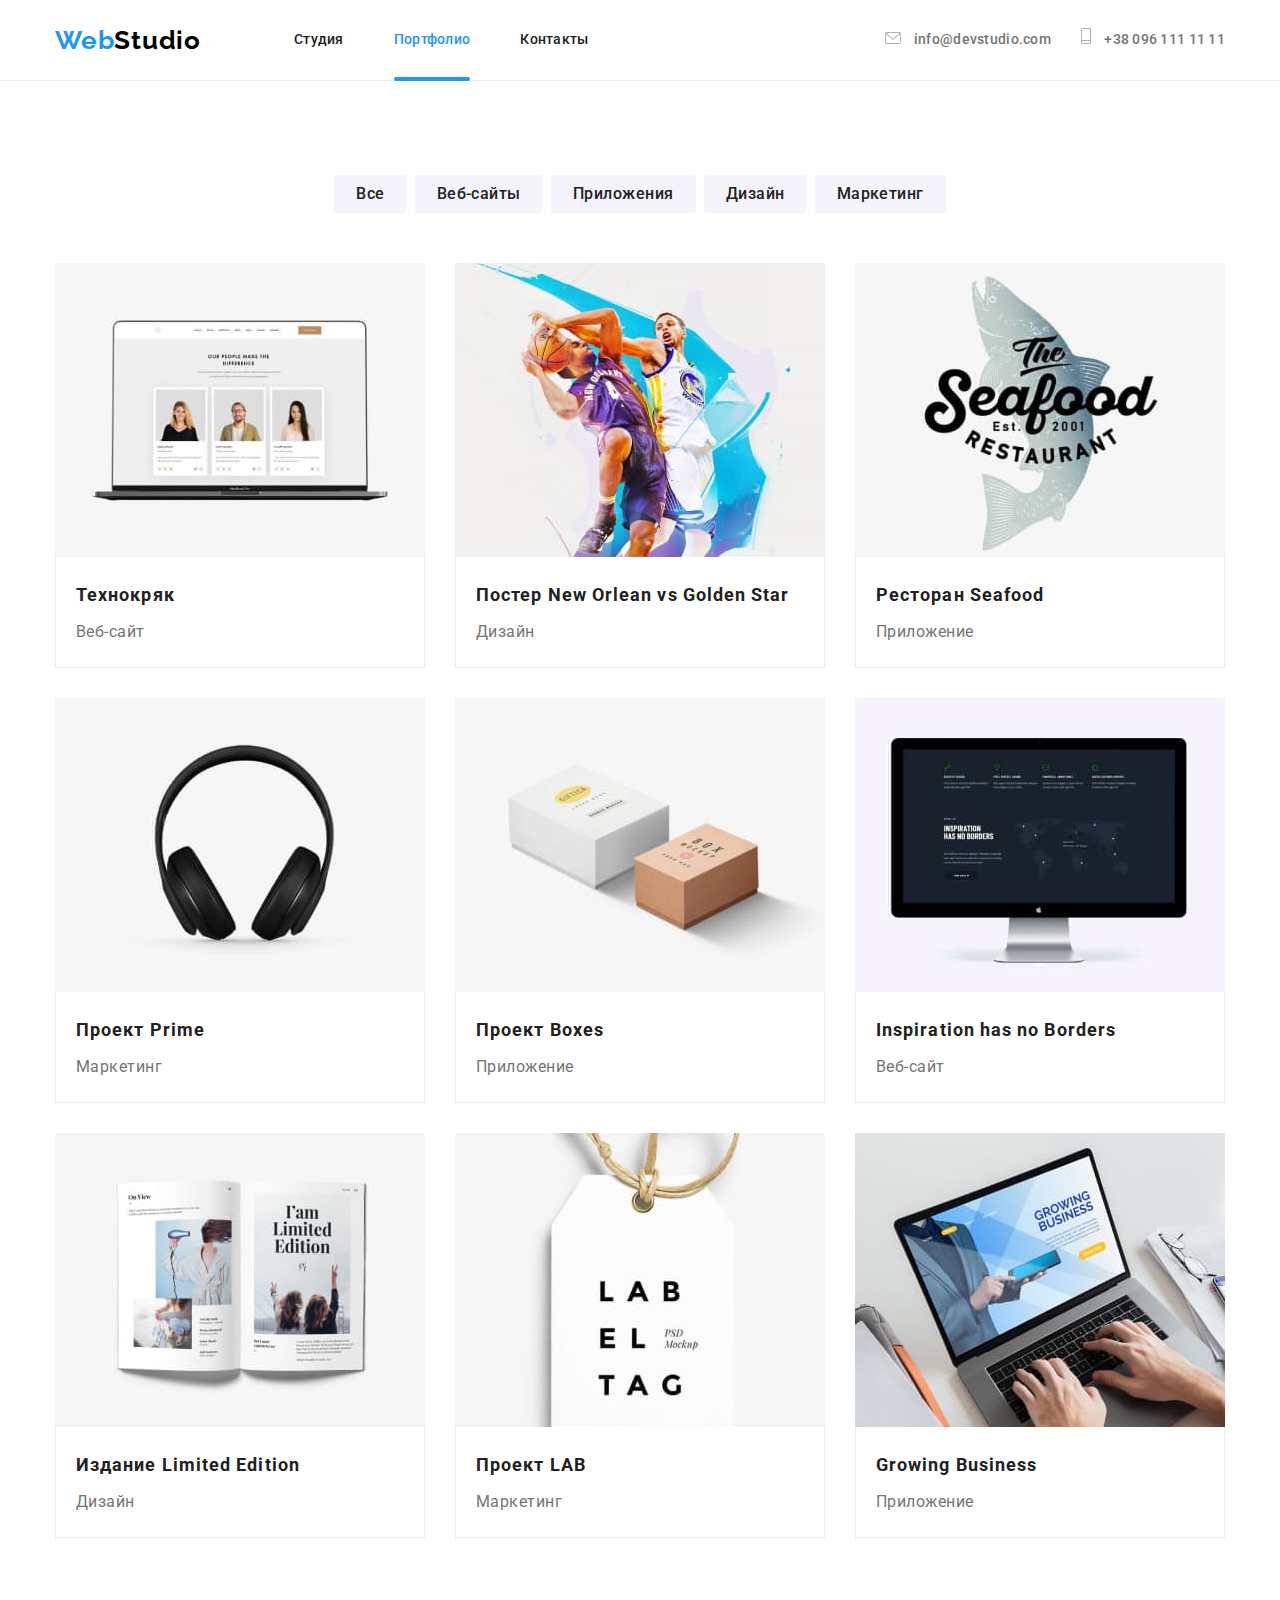
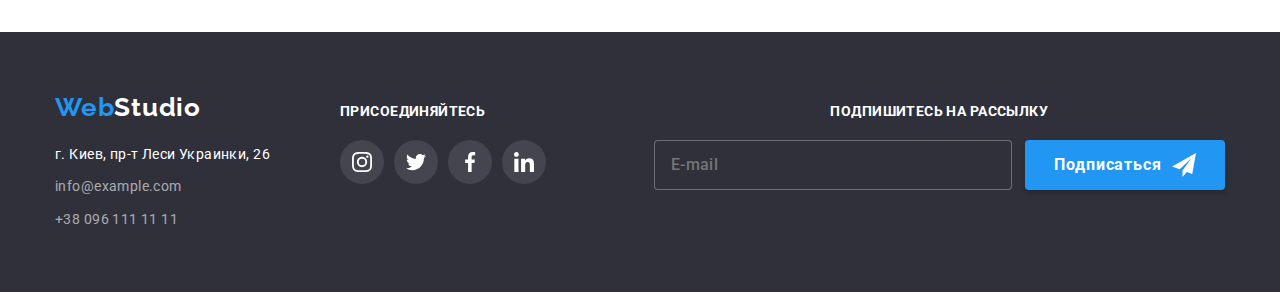
==== commit cd6a4fc4: "Исправляет реализацию мобильного меню." ====
--- a/portfolio.html
+++ b/portfolio.html
@@ -30,8 +30,8 @@
             <button class="mmenu__menu-button" type="button" data-menu-button>
               <svg
                 class="mmenu__icon"
-                width="40px"
-                height="40px"
+                width="22px"
+                height="22px"
                 aria-label="mobile menu"
               >
                 <use
--- a/css/main.min.css
+++ b/css/main.min.css
@@ -1,2 +1,2 @@
-/*! modern-normalize | MIT License | https://github.com/sindresorhus/modern-normalize */html{-webkit-box-sizing:border-box;box-sizing:border-box}*,*::before,*::after{-webkit-box-sizing:inherit;box-sizing:inherit}html{line-height:1.15}body{margin:0}h1{font-size:2em;margin:0.67em 0}hr{-webkit-box-sizing:content-box;box-sizing:content-box;height:0}pre{font-family:monospace, monospace;font-size:1em}a{-webkit-text-decoration-skip:objects}abbr[title]{-webkit-text-decoration:underline dotted;text-decoration:underline dotted}b,strong{font-weight:bolder}code,kbd,samp{font-family:monospace, monospace;font-size:1em}small{font-size:80%}sub,sup{font-size:75%;line-height:0;position:relative;vertical-align:baseline}sub{bottom:-0.25em}sup{top:-0.5em}button,input,optgroup,select,textarea{font-family:inherit;font-size:100%;line-height:1.15;margin:0}button,select{text-transform:none}button,[type='reset'],[type='submit']{-webkit-appearance:button}button::-moz-focus-inner,[type='button']::-moz-focus-inner,[type='reset']::-moz-focus-inner,[type='submit']::-moz-focus-inner{border-style:none;padding:0}button:-moz-focusring,[type='button']:-moz-focusring,[type='reset']:-moz-focusring,[type='submit']:-moz-focusring{outline:1px dotted ButtonText}fieldset{padding:0.35em 0.75em 0.625em}legend{padding:0}progress{vertical-align:baseline}[type='number']::-webkit-inner-spin-button,[type='number']::-webkit-outer-spin-button{height:auto}[type='search']{-webkit-appearance:textfield;outline-offset:-2px}[type='search']::-webkit-search-cancel-button,[type='search']::-webkit-search-decoration{-webkit-appearance:none}::-webkit-file-upload-button{-webkit-appearance:button;font:inherit}details{display:block}summary{display:list-item}.header .header__link-logo,.footer .footer__link-logo{color:#2196f3;font-family:'Raleway', sans-serif;font-weight:700;font-size:26px;line-height:1.19;letter-spacing:0.03em}.header .header__link-navigation{color:#212121;font-weight:500;font-size:14px;line-height:1.14;letter-spacing:0.02em}.header .header__link-address{color:#757575;font-weight:500;font-size:14px;line-height:1.14;letter-spacing:0.02em}.header .header__link-logo,.footer .footer__link-logo{color:#2196f3;font-family:'Raleway', sans-serif;font-weight:700;font-size:26px;line-height:1.19;letter-spacing:0.03em}.hero .hero__title{color:#fff;font-weight:900;font-size:26px;line-height:1.61;text-align:center;letter-spacing:0.06em;text-transform:uppercase}.functions .functions__title,.team .team__title,.clients .clients__title{color:#212121;font-weight:700;font-size:36px;line-height:1.16;text-align:center;letter-spacing:0.03em}.footer .footer__title,.footer .footer__label,.features .features__title{color:#212121;font-weight:700;font-size:14px;line-height:1.14;letter-spacing:0.03em;text-transform:uppercase}.functions .functions__text{color:#fff;font-weight:500;font-size:14px;line-height:1.18;text-align:center;letter-spacing:0.03em;text-transform:uppercase}.team .team__name{color:#212121;font-weight:500;font-size:16px;line-height:1.18;text-align:center;letter-spacing:0.03em}.footer .footer__link,.features .features__text{font-style:normal;color:#757575;font-size:14px;line-height:1.71;letter-spacing:0.03em}.team .team__text,.portfolio .portfolio__text-about{color:#757575;font-size:16px;line-height:1.18;letter-spacing:0.03em}.portfolio .portfolio__description{font-size:18px;line-height:1.5;letter-spacing:0.03em;color:#fff}.portfolio .portfolio__header-about{margin-bottom:4px;font-weight:700;font-size:18px;line-height:1.5;letter-spacing:0.06em;color:#212121}.modal .modal__header{font-weight:700;font-size:20px;line-height:1.15;text-align:center;letter-spacing:0.03em;color:#212121}.footer .footer__input{font-weight:500;font-size:16px;line-height:1.25;letter-spacing:0.03em;color:rgba(255,255,255,0.6)}.footer .footer__button,.hero .hero__button,.modal .modal__button{color:#fff;font-weight:700;font-size:16px;line-height:1.87;letter-spacing:0.06em}.portfolio .portfolio__button{color:#212121;font-weight:500;font-size:16px;line-height:1.62;text-align:center;letter-spacing:0.03em}.mmenu__link{color:#212121;font-weight:500;font-size:40px;line-height:1.17;letter-spacing:0.02em;text-align:left}.mmenu__address-mail{color:#757575;font-weight:500;font-size:24px;line-height:1.17;letter-spacing:0.02em}.mmenu__address-phone{color:#2196f3;font-weight:500;font-size:34px;line-height:1.17;letter-spacing:0.02em}.mmenu__social-item,.mmenu__link-social{color:#2196f3;font-weight:500;font-size:18px;line-height:1.22;letter-spacing:0.02em}html{-webkit-box-sizing:border-box;box-sizing:border-box}*,*::after,*::before{-webkit-box-sizing:inherit;box-sizing:inherit}body{font-family:'Roboto', sans-serif;font-size:14px;line-height:1.71;letter-spacing:0.03em;color:#757575}.container{padding-left:15px;padding-right:15px;margin:0 auto}.visually-hidden{position:absolute !important;clip:rect(1px 1px 1px 1px);clip:rect(1px, 1px, 1px, 1px);padding:0 !important;border:0 !important;height:1px !important;width:1px !important;overflow:hidden}@media screen and (min-width: 480px){.container{max-width:480px}}@media screen and (min-width: 768px){.container{max-width:768px}}@media screen and (min-width: 1200px){.container{max-width:1200px}}.button{-webkit-box-align:center;-ms-flex-align:center;align-items:center;text-align:center;background-color:#2196f3;cursor:pointer;border:none;border-radius:4px}.icon-social{width:20px;height:20px;fill:#afb1b8}.header{background-color:#fff;border-bottom:1px solid #ececec;position:relative}.header .header__navigation{display:-webkit-box;display:-ms-flexbox;display:flex;-webkit-box-align:center;-ms-flex-align:center;align-items:center}.header .header__navigation-menu{display:-webkit-box;display:-ms-flexbox;display:flex;-webkit-box-align:center;-ms-flex-align:center;align-items:center}@media screen and (max-width: 768px){.header .header__navigation-menu{width:100%;-webkit-box-pack:justify;-ms-flex-pack:justify;justify-content:space-between}}.header .header__link-logo{display:block;text-decoration:none;margin-right:0;padding-top:16px;padding-bottom:16px}@media screen and (min-width: 768px){.header .header__link-logo{margin-right:88px}}@media screen and (min-width: 1200px){.header .header__link-logo{margin-right:93px}}.header .header__link-logo-color{color:#000}.header .header__list-menu{list-style:none;display:-webkit-box;display:-ms-flexbox;display:flex;margin-top:0;margin-bottom:0;padding:0;-webkit-box-align:center;-ms-flex-align:center;align-items:center}@media screen and (max-width: 768px){.header .header__list-menu{display:none}}.header .header__list-address{list-style:none;display:-webkit-box;display:-ms-flexbox;display:flex;margin-top:0;margin-bottom:0;padding:0;margin-left:auto}@media screen and (max-width: 768px){.header .header__list-address{display:none}}@media screen and (max-width: 1200px){.header .header__list-address{-webkit-box-orient:vertical;-webkit-box-direction:normal;-ms-flex-direction:column;flex-direction:column}}.header .header__item-menu-margin:not(:last-child){margin-right:50px}.header .header__item-address-margin:not(:last-child){margin-bottom:10px}@media screen and (min-width: 1200px){.header .header__item-address-margin:not(:last-child){margin-right:30px;margin-bottom:0}}.header .header__link-navigation{-webkit-transition:250ms color cubic-bezier(0.4, 0, 0.2, 1);transition:250ms color cubic-bezier(0.4, 0, 0.2, 1);position:relative;display:block;text-decoration:none;padding-top:32px;padding-bottom:32px}.header .header__link-navigation.current,.header .header__link-navigation:hover,.header .header__link-navigation:active,.header .header__link-navigation:focus{color:#2196f3}.header .header__link-navigation.current::after{opacity:1}.header .header__link-navigation::after{-webkit-transition:250ms opacity cubic-bezier(0.4, 0, 0.2, 1);transition:250ms opacity cubic-bezier(0.4, 0, 0.2, 1);content:'';position:absolute;display:block;border-radius:2px;width:100%;height:4px;left:0;bottom:-1px;background-color:#2196f3;opacity:0}.header .header__icon{-webkit-transition:250ms fill cubic-bezier(0.4, 0, 0.2, 1);transition:250ms fill cubic-bezier(0.4, 0, 0.2, 1);fill:#afb1b8;margin-right:10px}.header .header__link-address{-webkit-transition:250ms color cubic-bezier(0.4, 0, 0.2, 1);transition:250ms color cubic-bezier(0.4, 0, 0.2, 1);text-decoration:none;padding-top:0;padding-bottom:0}@media screen and (min-width: 1200px){.header .header__link-address{padding-top:32px;padding-bottom:32px}}.header .header__link-address:hover,.header .header__link-address:active,.header .header__link-address:focus{color:#2196f3}.header .header__link-address:hover .header__icon,.header .header__link-address:active .header__icon,.header .header__link-address:focus .header__icon{fill:#2196f3}.footer{width:auto;padding-top:60px;padding-bottom:60px;background-color:#2f303a}.footer .footer__body{display:-webkit-box;display:-ms-flexbox;display:flex;-webkit-box-pack:justify;-ms-flex-pack:justify;justify-content:space-between;-webkit-box-orient:vertical;-webkit-box-direction:normal;-ms-flex-direction:column;flex-direction:column}@media screen and (min-width: 768px){.footer .footer__body{-webkit-box-orient:horizontal;-webkit-box-direction:normal;-ms-flex-direction:row;flex-direction:row;-ms-flex-wrap:wrap;flex-wrap:wrap}}@media screen and (min-width: 1200px){.footer .footer__body{-webkit-box-orient:horizontal;-webkit-box-direction:normal;-ms-flex-direction:row;flex-direction:row;-ms-flex-wrap:nowrap;flex-wrap:nowrap;-webkit-box-align:baseline;-ms-flex-align:baseline;align-items:baseline}}.footer .footer__link-logo{display:inline-block;text-decoration:none;margin-right:0;margin-bottom:20px}.footer .footer__link-logo-color{color:#fff}.footer .footer__address{text-align:center;margin:0}@media screen and (min-width: 1200px){.footer .footer__address{text-align:left;margin-right:70px}}.footer .footer__list{display:-webkit-box;display:-ms-flexbox;display:flex;padding-left:0;padding-right:0;margin-top:0;margin-bottom:0;-webkit-box-orient:vertical;-webkit-box-direction:normal;-ms-flex-direction:column;flex-direction:column;list-style:none}.footer .footer__item:not(:last-child){margin-bottom:9px}.footer .footer__link{-webkit-transition:250ms color cubic-bezier(0.4, 0, 0.2, 1);transition:250ms color cubic-bezier(0.4, 0, 0.2, 1);text-decoration:none}.footer .footer__link:hover,.footer .footer__link:active,.footer .footer__link:focus{color:#2196f3}.footer .footer__link-light{color:#fff}.footer .footer__link-dark{color:rgba(255,255,255,0.6)}.footer .footer__social{margin-top:60px;margin-bottom:0;text-align:center}@media screen and (min-width: 768px){.footer .footer__social{margin-top:5px}}@media screen and (min-width: 1200px){.footer .footer__social{margin-top:0;text-align:left}}.footer .footer__title{text-align:center;margin-top:0;margin-bottom:20px;padding-top:0;padding-bottom:0;color:#fff}@media screen and (min-width: 1200px){.footer .footer__title{text-align:left}}.footer .footer__list-social{display:-webkit-inline-box;display:-ms-inline-flexbox;display:inline-flex;list-style:none;padding-left:0;padding-right:0;margin-top:0;margin-bottom:0}.footer .footer__item-social{display:-webkit-box;display:-ms-flexbox;display:flex;-webkit-box-pack:center;-ms-flex-pack:center;justify-content:center;-webkit-box-align:center;-ms-flex-align:center;align-items:center;background:rgba(255,255,255,0.1);border-radius:50%;width:44px;height:44px}.footer .footer__item-social:not(:last-child){margin-right:10px}.footer .footer__link-social{-webkit-transition:250ms background-color cubic-bezier(0.4, 0, 0.2, 1);transition:250ms background-color cubic-bezier(0.4, 0, 0.2, 1);display:-webkit-box;display:-ms-flexbox;display:flex;-webkit-box-pack:center;-ms-flex-pack:center;justify-content:center;-webkit-box-align:center;-ms-flex-align:center;align-items:center;border-radius:50%;width:44px;height:44px}.footer .footer__link-social:hover,.footer .footer__link-social:active,.footer .footer__link-social:focus{background-color:#2196f3}.footer .footer__icon{-webkit-transition:250ms fill cubic-bezier(0.4, 0, 0.2, 1);transition:250ms fill cubic-bezier(0.4, 0, 0.2, 1);fill:#fff}.footer .footer__subscribe{padding-right:auto;padding-left:auto;margin-top:60px}@media screen and (min-width: 768px){.footer .footer__subscribe{margin-left:auto;margin-right:auto}}@media screen and (min-width: 1200px){.footer .footer__subscribe{margin-left:auto;margin-right:0;margin-top:0}}.footer .footer__form{display:-webkit-box;display:-ms-flexbox;display:flex;-webkit-box-orient:vertical;-webkit-box-direction:normal;-ms-flex-direction:column;flex-direction:column;justify-items:center}@media screen and (min-width: 1200px){.footer .footer__form{display:block}}.footer .footer__label{display:block;text-align:center;margin-top:0;margin-bottom:20px;padding-top:0;padding-bottom:0;color:#fff}@media screen and (min-width: 1200px){.footer .footer__label{text-align:left}}.footer .footer__input{-webkit-transition:250ms -webkit-filter cubic-bezier(0.4, 0, 0.2, 1);transition:250ms -webkit-filter cubic-bezier(0.4, 0, 0.2, 1);transition:250ms filter cubic-bezier(0.4, 0, 0.2, 1);transition:250ms filter cubic-bezier(0.4, 0, 0.2, 1), 250ms -webkit-filter cubic-bezier(0.4, 0, 0.2, 1);-webkit-transition:250ms border-color cubic-bezier(0.4, 0, 0.2, 1);transition:250ms border-color cubic-bezier(0.4, 0, 0.2, 1);width:100%;height:50px;padding:15px 16px 15px 16px;margin-right:0;margin-bottom:20px;border:1px solid rgba(255,255,255,0.3);-webkit-box-sizing:border-box;box-sizing:border-box;border-radius:4px;outline:none;background:#2f303a}.footer .footer__input:hover,.footer .footer__input:active,.footer .footer__input:focus{border:1px solid #2196f3;-webkit-filter:drop-shadow(0px 4px 4px rgba(0,0,0,0.15));filter:drop-shadow(0px 4px 4px rgba(0,0,0,0.15))}@media screen and (min-width: 768px){.footer .footer__input{width:450px}}@media screen and (min-width: 1200px){.footer .footer__input{width:358px;margin-right:10px;margin-bottom:0}}.footer .footer__button{-webkit-transition:250ms -webkit-filter cubic-bezier(0.4, 0, 0.2, 1);transition:250ms -webkit-filter cubic-bezier(0.4, 0, 0.2, 1);transition:250ms filter cubic-bezier(0.4, 0, 0.2, 1);transition:250ms filter cubic-bezier(0.4, 0, 0.2, 1), 250ms -webkit-filter cubic-bezier(0.4, 0, 0.2, 1);width:200px;height:50px;padding:0 0 0 0;margin-left:auto;margin-right:auto;-webkit-box-shadow:0px 4px 4px rgba(0,0,0,0.15);box-shadow:0px 4px 4px rgba(0,0,0,0.15)}.footer .footer__button:hover,.footer .footer__button:active,.footer .footer__button:focus{-webkit-filter:drop-shadow(0px 4px 4px rgba(0,0,0,0.25));filter:drop-shadow(0px 4px 4px rgba(0,0,0,0.25))}.footer .footer__label-button{display:-webkit-box;display:-ms-flexbox;display:flex;-webkit-box-align:center;-ms-flex-align:center;align-items:center;-webkit-box-pack:center;-ms-flex-pack:center;justify-content:center}.footer .footer__icon-button{width:24px;height:24px;margin-left:10px;fill:#fff}.hero{display:block;text-align:center;max-width:1600px;padding-top:200px;padding-bottom:200px;margin-left:auto;margin-right:auto;background-color:#c4c4c4;background-repeat:no-repeat;background-position:center;background-size:cover;background-image:-webkit-gradient(linear, right top, left top, from(rgba(47,48,58,0.4)), color-stop(40%), to(transparent)),url(../images/webstudio-bgimage.jpg);background-image:linear-gradient(to left, rgba(47,48,58,0.4), 40%, transparent 100%),url(../images/webstudio-bgimage.jpg)}@media screen and (min-device-pixel-ratio: 2), screen and (-webkit-min-device-pixel-ratio: 2), screen and (min-resolution: 192dpi), screen and (min-resolution: 2dppx){.hero{background-image:-webkit-gradient(linear, right top, left top, from(rgba(47,48,58,0.4)), color-stop(40%), to(transparent)),url(../images/webstudio-bgimage2x.jpg);background-image:linear-gradient(to left, rgba(47,48,58,0.4), 40%, transparent 100%),url(../images/webstudio-bgimage2x.jpg)}}.hero .hero__title{margin-top:0;margin-bottom:30px;padding-bottom:0}@media screen and (min-width: 1200px){.hero .hero__title{font-size:44px;line-height:1.36}}.hero .hero__button{-webkit-transition:250ms background-color cubic-bezier(0.4, 0, 0.2, 1);transition:250ms background-color cubic-bezier(0.4, 0, 0.2, 1);width:200px;height:50px}.hero .hero__button:hover,.hero .hero__button:active,.hero .hero__button:focus{background-color:#188ce8;border-radius:0px}.modal__backdrop{-webkit-transition:250ms opacity cubic-bezier(0.4, 0, 0.2, 1);transition:250ms opacity cubic-bezier(0.4, 0, 0.2, 1);position:fixed;top:0;left:0;width:100%;height:100%;z-index:101;background:rgba(0,0,0,0.2);overflow-y:scroll}.modal__backdrop.is-hidden{opacity:0;pointer-events:none}.modal{position:absolute;display:block;z-index:102;padding:0 0 0 0;top:50%;left:50%;max-width:450px;width:100%;height:610px;border-radius:4px;-webkit-transform:translate(-50%, -50%);transform:translate(-50%, -50%);background:#fff;-webkit-box-shadow:0px 1px 3px rgba(0,0,0,0.12),0px 1px 1px rgba(0,0,0,0.14),0px 2px 1px rgba(0,0,0,0.2);box-shadow:0px 1px 3px rgba(0,0,0,0.12),0px 1px 1px rgba(0,0,0,0.14),0px 2px 1px rgba(0,0,0,0.2);border-radius:4px}@media screen and (min-width: 1200px){.modal{max-width:530px;height:580px}}.modal .modal__close{display:-webkit-box;display:-ms-flexbox;display:flex;-webkit-box-pack:end;-ms-flex-pack:end;justify-content:flex-end;margin-top:8px;margin-bottom:2px;margin-right:8px}.modal .modal__button-close{display:-webkit-box;display:-ms-flexbox;display:flex;-webkit-box-pack:center;-ms-flex-pack:center;justify-content:center;-webkit-box-align:center;-ms-flex-align:center;align-items:center;cursor:pointer;background:#fff;border:1px solid rgba(0,0,0,0.1);border-radius:50%;width:30px;height:30px}.modal .modal__icon-close{-webkit-transition:250ms fill cubic-bezier(0.4, 0, 0.2, 1);transition:250ms fill cubic-bezier(0.4, 0, 0.2, 1);width:11px;height:11px;fill:black}.modal .modal__button-close:hover .modal__icon-close{-webkit-transition:250ms fill cubic-bezier(0.4, 0, 0.2, 1);transition:250ms fill cubic-bezier(0.4, 0, 0.2, 1);fill:#2196f3}.modal .modal__header{display:block;margin-top:0;margin-bottom:12px;padding:0 20px 0 20px}.modal .modal__form{display:-webkit-box;display:-ms-flexbox;display:flex;-webkit-box-orient:vertical;-webkit-box-direction:normal;-ms-flex-direction:column;flex-direction:column;-webkit-box-align:center;-ms-flex-align:center;align-items:center}.modal .modal__group{display:-webkit-box;display:-ms-flexbox;display:flex;-webkit-box-orient:vertical;-webkit-box-direction:normal;-ms-flex-direction:column;flex-direction:column;-webkit-box-align:center;-ms-flex-align:center;align-items:center;margin-bottom:20px}.modal .modal__input-label{position:relative;display:-webkit-box;display:-ms-flexbox;display:flex;-webkit-box-orient:vertical;-webkit-box-direction:normal;-ms-flex-direction:column;flex-direction:column;cursor:pointer;margin-bottom:10px}.modal .modal__comment-label{display:-webkit-box;display:-ms-flexbox;display:flex;-webkit-box-orient:vertical;-webkit-box-direction:normal;-ms-flex-direction:column;flex-direction:column;cursor:pointer;margin-bottom:0px}.modal .modal__checkbox-label{position:relative;display:-webkit-box;display:-ms-flexbox;display:flex;-webkit-box-align:baseline;-ms-flex-align:baseline;align-items:baseline;-webkit-box-pack:center;-ms-flex-pack:center;justify-content:center;width:448px;margin-bottom:30px}.modal .modal__input-text{margin-top:0;margin-bottom:4px;padding:0 0 0 0;font-weight:500;font-size:12px;line-height:1.16;letter-spacing:0.01em;color:#757575}.modal .modal__checkbox-text{margin-top:0;margin-bottom:0;margin-left:7px;padding:0 0 0 0;font-weight:500;font-size:12px;line-height:1.17;letter-spacing:0.03em;color:#757575}@media screen and (min-width: 1200px){.modal .modal__checkbox-text{font-size:14px;line-height:1.71;letter-spacing:0.03em}}.modal .modal__input{-webkit-transition:250ms border-color cubic-bezier(0.4, 0, 0.2, 1);transition:250ms border-color cubic-bezier(0.4, 0, 0.2, 1);width:370px;height:40px;border:1px solid rgba(33,33,33,0.2);-webkit-box-sizing:border-box;box-sizing:border-box;outline-width:0px;cursor:pointer;border-radius:4px;padding:11px 12px 11px 42px}.modal .modal__input:hover ~ .modal__icon-input,.modal .modal__input:active ~ .modal__icon-input,.modal .modal__input:focus ~ .modal__icon-input,.modal .modal__input:hover,.modal .modal__input:active,.modal .modal__input:focus{border-color:#2196f3;fill:#188ce8}@media screen and (min-width: 1200px){.modal .modal__input{width:448px}}.modal .modal__icon-input{-webkit-transition:250ms fill cubic-bezier(0.4, 0, 0.2, 1);transition:250ms fill cubic-bezier(0.4, 0, 0.2, 1);position:absolute;top:50%;left:0;width:18px;height:18px;margin-left:12px;fill:#212121}.modal .modal__icon-checkbox{-webkit-transition:250ms opacity cubic-bezier(0.4, 0, 0.2, 1);transition:250ms opacity cubic-bezier(0.4, 0, 0.2, 1);position:absolute;top:10%;left:40px;width:16px;height:15px;fill:#212121}@media screen and (min-width: 1200px){.modal .modal__icon-checkbox{top:18%;left:12px}}.modal .modal__icon-checkbox-checked{-webkit-transition:250ms opacity cubic-bezier(0.4, 0, 0.2, 1);transition:250ms opacity cubic-bezier(0.4, 0, 0.2, 1);position:absolute;top:10%;left:40px;width:16px;height:15px;fill:#212121;opacity:0}@media screen and (min-width: 1200px){.modal .modal__icon-checkbox-checked{top:18%;left:12px}}.modal .modal__comment{-webkit-transition:250ms border-color cubic-bezier(0.4, 0, 0.2, 1);transition:250ms border-color cubic-bezier(0.4, 0, 0.2, 1);width:370px;height:120px;padding:12px 16px 12px 16px;resize:none;border:1px solid rgba(33,33,33,0.2);-webkit-box-sizing:border-box;box-sizing:border-box;outline-width:0px;cursor:pointer;border-radius:4px;font-weight:500;font-size:14px;line-height:1.14;letter-spacing:0.01em;color:rgba(117,117,117,0.5)}.modal .modal__comment:hover{border-color:#2196f3}@media screen and (min-width: 1200px){.modal .modal__comment{width:448px}}.modal .modal__checkbox{opacity:0;margin-right:7px}.modal .modal__checkbox:checked ~ .modal__icon-checkbox{opacity:0}.modal .modal__checkbox:checked ~ .modal__icon-checkbox-checked{opacity:1}.modal .modal__link{color:#2196f3}.modal .modal__button{-webkit-transition:250ms background-color cubic-bezier(0.4, 0, 0.2, 1);transition:250ms background-color cubic-bezier(0.4, 0, 0.2, 1);width:200px;height:50px;padding:0 0 0 0;-webkit-box-shadow:0px 4px 4px rgba(0,0,0,0.15);box-shadow:0px 4px 4px rgba(0,0,0,0.15)}.modal .modal__button:hover,.modal .modal__button:active,.modal .modal__button:focus{background-color:#188ce8}.features{background-color:#fff;padding-top:60px;padding-bottom:60px}@media screen and (min-width: 1200px){.features{padding-top:94px;padding-bottom:94px}}.features .features__list{display:-webkit-box;display:-ms-flexbox;display:flex;-ms-flex-wrap:wrap;flex-wrap:wrap;-webkit-box-pack:center;-ms-flex-pack:center;justify-content:center;padding:0;margin:-15px;list-style:none}@media screen and (min-width: 1200px){.features .features__list{-ms-flex-wrap:nowrap;flex-wrap:nowrap}}.features .features__item{display:block;margin-top:0;margin-bottom:0px;width:calc((100% - 2 * 15px))}@media screen and (max-width: 767px){.features .features__item{margin:15px}}@media screen and (min-width: 768px){.features .features__item{width:calc((100% - 4 * 15px) / 2);margin:15px}}@media screen and (min-width: 1200px){.features .features__item{width:calc((100% - 8 * 15px) / 4);margin:15px}}.features .features__title{margin-top:30px;margin-bottom:10px;text-align:center}@media screen and (min-width: 768px){.features .features__title{text-align:left}}.features .features__text{margin-top:0;margin-bottom:0}.features .features__icon{width:70px;height:70px;fill:#212121}.features .features__view{display:-webkit-box;display:-ms-flexbox;display:flex;-webkit-box-pack:center;-ms-flex-pack:center;justify-content:center;-webkit-box-align:center;-ms-flex-align:center;align-items:center;height:120px;background:#f5f4fa;border-radius:4px}.functions{padding-bottom:94px;background-color:#fff}@media (max-width: 1200px){.functions{display:none}}.functions .functions__title{margin-top:0;margin-bottom:50px}.functions .functions__text{margin-top:0;margin-bottom:0}.functions .functions__list{list-style:none;display:-webkit-box;display:-ms-flexbox;display:flex;padding-left:0;padding-right:0;margin-top:0;margin-bottom:0}.functions .functions__list img{display:block;margin-top:0;margin-bottom:0}.functions .functions__item{position:relative}.functions .functions__item:not(:last-child){margin-right:30px}.functions .functions__label{position:absolute;bottom:0;left:0;width:100%;height:auto;padding-top:27px;padding-bottom:27px;background:rgba(47,48,58,0.8)}.team{background-color:#f5f4fa;padding-top:60px;padding-bottom:60px}@media screen and (min-width: 1200px){.team{padding-top:94px;padding-bottom:94px}}.team .team__title{margin-top:0;margin-bottom:50px}.team .team__list{list-style:none;display:-webkit-box;display:-ms-flexbox;display:flex;-ms-flex-wrap:wrap;flex-wrap:wrap;-webkit-box-pack:center;-ms-flex-pack:center;justify-content:center;padding:0;margin:-15px}@media screen and (min-width: 1200px){.team .team__list{display:-webkit-box;display:-ms-flexbox;display:flex;-ms-flex-wrap:nowrap;flex-wrap:nowrap}}.team .team__list img{display:block;margin-top:0;margin-bottom:0}.team .team__item{display:block;background-color:#fff;-webkit-box-shadow:0px 1px 3px rgba(0,0,0,0.12),0px 1px 1px rgba(0,0,0,0.14),0px 2px 1px rgba(0,0,0,0.2);box-shadow:0px 1px 3px rgba(0,0,0,0.12),0px 1px 1px rgba(0,0,0,0.14),0px 2px 1px rgba(0,0,0,0.2);border-radius:0px 0px 4px 4px;width:calc(100% - 2 * 15px);margin:15px}@media screen and (min-width: 768px){.team .team__item{width:calc((100% - 4 * 15px) / 2)}}@media screen and (min-width: 1200px){.team .team__item{width:calc((100% - 8 * 15px) / 4)}}.team .team__img{display:block;max-width:100%;height:auto}.team .team__label{text-align:center;padding:30px 20px 30px 20px}.team .team__name{margin-top:0;margin-bottom:0}.team .team__text{margin-top:10px;margin-bottom:0}.team .team__list-social{display:-webkit-inline-box;display:-ms-inline-flexbox;display:inline-flex;list-style:none;padding-left:0;padding-right:0;margin-top:16px;margin-bottom:0}.team .team__link-social{-webkit-transition:250ms background-color cubic-bezier(0.4, 0, 0.2, 1);transition:250ms background-color cubic-bezier(0.4, 0, 0.2, 1);display:-webkit-box;display:-ms-flexbox;display:flex;-webkit-box-pack:center;-ms-flex-pack:center;justify-content:center;-webkit-box-align:center;-ms-flex-align:center;align-items:center;border-radius:50%;width:44px;height:44px}.team .team__link-social:hover .team__icon,.team .team__link-social:active .team__icon,.team .team__link-social:focus .team__icon{fill:#fff}.team .team__link-social:hover,.team .team__link-social:active,.team .team__link-social:focus{background-color:#2196f3}.team .team__item-social:not(:last-child){margin-right:10px}.team .team__icon{-webkit-transition:250ms fill cubic-bezier(0.4, 0, 0.2, 1);transition:250ms fill cubic-bezier(0.4, 0, 0.2, 1);fill:#afb1b8}.clients{background-color:#fff;padding-top:60px;padding-bottom:60px}@media screen and (min-width: 1200px){.clients{padding-top:94px;padding-bottom:94px}}.clients .clients__title{margin-top:0;margin-bottom:30px}@media screen and (min-width: 1200px){.clients .clients__title{margin-bottom:50px}}.clients .clients__list{list-style:none;display:-webkit-box;display:-ms-flexbox;display:flex;-ms-flex-wrap:wrap;flex-wrap:wrap;-webkit-box-pack:center;-ms-flex-pack:center;justify-content:center;padding:0;margin:-15px}@media screen and (min-width: 768px){.clients .clients__list{display:-webkit-box;display:-ms-flexbox;display:flex;-ms-flex-wrap:wrap;flex-wrap:wrap}}@media screen and (min-width: 1200px){.clients .clients__list{display:-webkit-box;display:-ms-flexbox;display:flex;-ms-flex-wrap:nowrap;flex-wrap:nowrap}}.clients .clients__item{-webkit-transition:250ms border-color cubic-bezier(0.4, 0, 0.2, 1);transition:250ms border-color cubic-bezier(0.4, 0, 0.2, 1);display:block;-ms-flex-line-pack:center;align-content:center;height:90px;border:1px solid #afb1b8;-webkit-box-sizing:border-box;box-sizing:border-box;border-radius:4px;width:calc((100% - 4 * 15px) / 2);margin:15px}.clients .clients__item:hover,.clients .clients__item:active,.clients .clients__item:focus{border-color:#2196f3}@media screen and (max-width: 1200px){.clients .clients__item{width:calc((100% - 6 * 15px) / 3)}}@media screen and (min-width: 1200px){.clients .clients__item{width:calc((100% - 15 * 10px) / 6)}}.clients .clients__icon{-webkit-transition:250ms fill cubic-bezier(0.4, 0, 0.2, 1);transition:250ms fill cubic-bezier(0.4, 0, 0.2, 1);fill:#afb1b8}.clients .clients__link{display:-webkit-box;display:-ms-flexbox;display:flex;-webkit-box-pack:center;-ms-flex-pack:center;justify-content:center;-webkit-box-align:center;-ms-flex-align:center;align-items:center;width:auto;height:90px}.clients .clients__link:hover .clients__icon,.clients .clients__link:active .clients__icon,.clients .clients__link:focus .clients__icon{fill:#2196f3}.portfolio{background-color:#fff;color:#757575;padding-top:60px;padding-bottom:60px}@media screen and (min-width: 1200px){.portfolio{padding-top:94px;padding-bottom:94px}}.portfolio .portfolio__filter{padding-left:0;padding-right:0;margin-top:0;margin-bottom:40px;display:-webkit-box;display:-ms-flexbox;display:flex;list-style:none;text-align:center;-webkit-box-pack:left;-ms-flex-pack:left;justify-content:left;-ms-flex-wrap:wrap;flex-wrap:wrap}@media screen and (min-width: 768px){.portfolio .portfolio__filter{-webkit-box-pack:center;-ms-flex-pack:center;justify-content:center;margin-bottom:30px}}@media screen and (min-width: 1200px){.portfolio .portfolio__filter{-webkit-box-pack:center;-ms-flex-pack:center;justify-content:center;margin-bottom:50px}}.portfolio .portfolio__item:not(:last-child){margin-right:8px}.portfolio .portfolio__item:first-child{margin-bottom:20px}@media screen and (min-width: 768px){.portfolio .portfolio__item:first-child{margin-bottom:0}}.portfolio .portfolio__button{-webkit-transition:250ms color cubic-bezier(0.4, 0, 0.2, 1);transition:250ms color cubic-bezier(0.4, 0, 0.2, 1);-webkit-transition:250ms -webkit-box-shadow cubic-bezier(0.4, 0, 0.2, 1);transition:250ms -webkit-box-shadow cubic-bezier(0.4, 0, 0.2, 1);transition:250ms box-shadow cubic-bezier(0.4, 0, 0.2, 1);transition:250ms box-shadow cubic-bezier(0.4, 0, 0.2, 1), 250ms -webkit-box-shadow cubic-bezier(0.4, 0, 0.2, 1);-webkit-transition:250ms background-color cubic-bezier(0.4, 0, 0.2, 1);transition:250ms background-color cubic-bezier(0.4, 0, 0.2, 1);background-color:#f5f4fa;cursor:pointer;border:none;border-radius:4px;padding:6px 22px 6px 22px}.portfolio .portfolio__button:hover,.portfolio .portfolio__button:focus,.portfolio .portfolio__button:active{background-color:#2196f3;color:#fff;-webkit-box-shadow:0px 4px 4px rgba(0,0,0,0.25);box-shadow:0px 4px 4px rgba(0,0,0,0.25)}.portfolio .portfolio__list{padding:0;margin:-15px;display:-webkit-box;display:-ms-flexbox;display:flex;list-style:none;-ms-flex-wrap:wrap;flex-wrap:wrap}.portfolio .portfolio__list img{display:block;margin-top:0;margin-bottom:0;width:100%;height:auto}.portfolio .portfolio__card{width:calc(100% - 2 * 15px);margin:15px}@media screen and (min-width: 768px){.portfolio .portfolio__card{width:calc((100% - 4 * 15px) / 2)}}@media screen and (min-width: 1200px){.portfolio .portfolio__card{width:calc((100% - 6 * 15px) / 3)}}.portfolio .portfolio__about{padding:20px 10px 20px 20px;border:1px solid #eee;border-top:0}.portfolio .portfolio__header-about{display:block;margin-top:0;margin-bottom:4px}.portfolio .portfolio__text-about{margin-top:0;margin-bottom:0}.portfolio .portfolio__description{position:absolute;display:-webkit-box;display:-ms-flexbox;display:flex;-webkit-box-align:center;-ms-flex-align:center;align-items:center;top:0;left:0;width:100%;height:100%;padding-right:24px;padding-left:24px;background-color:rgba(33,150,243,0.9);-webkit-transform:translatey(100%);transform:translatey(100%);-webkit-transition:-webkit-transform 250ms ease;transition:-webkit-transform 250ms ease;transition:transform 250ms ease;transition:transform 250ms ease, -webkit-transform 250ms ease}.portfolio .portfolio__link{-webkit-transition:250ms -webkit-box-shadow cubic-bezier(0.4, 0, 0.2, 1);transition:250ms -webkit-box-shadow cubic-bezier(0.4, 0, 0.2, 1);transition:250ms box-shadow cubic-bezier(0.4, 0, 0.2, 1);transition:250ms box-shadow cubic-bezier(0.4, 0, 0.2, 1), 250ms -webkit-box-shadow cubic-bezier(0.4, 0, 0.2, 1);text-decoration:none;display:block}.portfolio .portfolio__link:hover .portfolio__description{-webkit-transform:translatey(0);transform:translatey(0)}.portfolio .portfolio__link:hover .portfolio__image{-webkit-box-shadow:0px 4px 4px rgba(0,0,0,0.25);box-shadow:0px 4px 4px rgba(0,0,0,0.25)}.portfolio .portfolio__link:hover,.portfolio .portfolio__link:focus,.portfolio .portfolio__link:active{-webkit-box-shadow:0px 4px 4px rgba(0,0,0,0.25);box-shadow:0px 4px 4px rgba(0,0,0,0.25)}.portfolio .portfolio__image{-webkit-transition:250ms -webkit-box-shadow cubic-bezier(0.4, 0, 0.2, 1);transition:250ms -webkit-box-shadow cubic-bezier(0.4, 0, 0.2, 1);transition:250ms box-shadow cubic-bezier(0.4, 0, 0.2, 1);transition:250ms box-shadow cubic-bezier(0.4, 0, 0.2, 1), 250ms -webkit-box-shadow cubic-bezier(0.4, 0, 0.2, 1);position:relative;overflow:hidden}.mmenu__menu-button{z-index:100;display:-webkit-inline-box;display:-ms-inline-flexbox;display:inline-flex;margin:0;padding:0;border:0;background-color:transparent}@media screen and (min-width: 768px){.mmenu__menu-button{display:none}}.mmenu__menu-button:hover .mmenu__icon-menu,.mmenu__menu-button:active .mmenu__icon-menu,.mmenu__menu-button:focus .mmenu__icon-menu,.mmenu__menu-button:hover .mmenu__icon-close,.mmenu__menu-button:active .mmenu__icon-close,.mmenu__menu-button:focus .mmenu__icon-close{fill:#2196f3}.mmenu__menu-container{z-index:90;display:none;position:absolute;top:0%;left:0;width:100%;height:796px;padding:0;text-align:center;background-color:#fff}@media screen and (max-width: 768px){.mmenu__menu-container{display:none}.mmenu__menu-container.is-open{display:block}}.mmenu__nav{margin-top:48px;margin-bottom:0;padding-left:40px;display:-webkit-box;display:-ms-flexbox;display:flex;-webkit-box-orient:vertical;-webkit-box-direction:normal;-ms-flex-direction:column;flex-direction:column;justify-items:flex-start;list-style:none}.mmenu__address{margin-top:300px;margin-bottom:0;padding-left:40px;display:-webkit-box;display:-ms-flexbox;display:flex;-webkit-box-orient:vertical;-webkit-box-direction:normal;-ms-flex-direction:column;flex-direction:column;justify-items:flex-start;list-style:none}.mmenu__social{display:-webkit-box;display:-ms-flexbox;display:flex;-webkit-box-orient:horizontal;-webkit-box-direction:normal;-ms-flex-direction:row;flex-direction:row;justify-items:flex-start;list-style:none;margin-top:64px;margin-bottom:48px;padding-left:40px}.mmenu__nav-item:not(:last-child){margin-bottom:32px}.mmenu__social-item:not(:last-child){padding-right:10px;margin-right:10px;border-right:1px solid rgba(33,33,33,0.2)}.mmenu__address-item{text-align:left}.mmenu__address-item:not(:last-child){margin-bottom:32px}.mmenu__address-phone{text-decoration:none}.mmenu__address-mail{text-decoration:none}.mmenu__link{-webkit-transition:250ms color cubic-bezier(0.4, 0, 0.2, 1);transition:250ms color cubic-bezier(0.4, 0, 0.2, 1);display:block;text-decoration:none}.mmenu__link.current,.mmenu__link:hover,.mmenu__link:active,.mmenu__link:focus{color:#2196f3}.mmenu__link-social{text-decoration:none}.mmenu__link-social:not(:last-child){padding-right:10px;margin-right:10px;border-right:1px solid rgba(33,33,33,0.2)}.mmenu__link-social:hover,.mmenu__link-social:active,.mmenu__link-social:focus{color:#2196f3}.mmenu__icon-menu{-webkit-transition:250ms fill cubic-bezier(0.4, 0, 0.2, 1);transition:250ms fill cubic-bezier(0.4, 0, 0.2, 1)}.mmenu__icon-close{-webkit-transition:250ms fill cubic-bezier(0.4, 0, 0.2, 1);transition:250ms fill cubic-bezier(0.4, 0, 0.2, 1)}.mmenu__menu-button .mmenu__icon-close{display:none}.mmenu__menu-button.is-open .mmenu__icon-close{display:block}.mmenu__menu-button.is-open .mmenu__icon-menu{display:none}
+/*! modern-normalize | MIT License | https://github.com/sindresorhus/modern-normalize */html{-webkit-box-sizing:border-box;box-sizing:border-box}*,*::before,*::after{-webkit-box-sizing:inherit;box-sizing:inherit}html{line-height:1.15}body{margin:0}h1{font-size:2em;margin:0.67em 0}hr{-webkit-box-sizing:content-box;box-sizing:content-box;height:0}pre{font-family:monospace, monospace;font-size:1em}a{-webkit-text-decoration-skip:objects}abbr[title]{-webkit-text-decoration:underline dotted;text-decoration:underline dotted}b,strong{font-weight:bolder}code,kbd,samp{font-family:monospace, monospace;font-size:1em}small{font-size:80%}sub,sup{font-size:75%;line-height:0;position:relative;vertical-align:baseline}sub{bottom:-0.25em}sup{top:-0.5em}button,input,optgroup,select,textarea{font-family:inherit;font-size:100%;line-height:1.15;margin:0}button,select{text-transform:none}button,[type='reset'],[type='submit']{-webkit-appearance:button}button::-moz-focus-inner,[type='button']::-moz-focus-inner,[type='reset']::-moz-focus-inner,[type='submit']::-moz-focus-inner{border-style:none;padding:0}button:-moz-focusring,[type='button']:-moz-focusring,[type='reset']:-moz-focusring,[type='submit']:-moz-focusring{outline:1px dotted ButtonText}fieldset{padding:0.35em 0.75em 0.625em}legend{padding:0}progress{vertical-align:baseline}[type='number']::-webkit-inner-spin-button,[type='number']::-webkit-outer-spin-button{height:auto}[type='search']{-webkit-appearance:textfield;outline-offset:-2px}[type='search']::-webkit-search-cancel-button,[type='search']::-webkit-search-decoration{-webkit-appearance:none}::-webkit-file-upload-button{-webkit-appearance:button;font:inherit}details{display:block}summary{display:list-item}.header .header__link-logo,.footer .footer__link-logo{color:#2196f3;font-family:'Raleway', sans-serif;font-weight:700;font-size:26px;line-height:1.19;letter-spacing:0.03em}.header .header__link-navigation{color:#212121;font-weight:500;font-size:14px;line-height:1.14;letter-spacing:0.02em}.header .header__link-address{color:#757575;font-weight:500;font-size:14px;line-height:1.14;letter-spacing:0.02em}.header .header__link-logo,.footer .footer__link-logo{color:#2196f3;font-family:'Raleway', sans-serif;font-weight:700;font-size:26px;line-height:1.19;letter-spacing:0.03em}.hero .hero__title{color:#fff;font-weight:900;font-size:26px;line-height:1.61;text-align:center;letter-spacing:0.06em;text-transform:uppercase}.functions .functions__title{color:#212121;font-weight:700;font-size:36px;line-height:1.17;text-align:center;letter-spacing:0.03em}.team .team__title,.clients .clients__title{color:#212121;font-weight:700;font-size:28px;line-height:1.17;text-align:center;letter-spacing:0.03em}.footer .footer__title,.footer .footer__label,.features .features__title{color:#212121;font-weight:700;font-size:14px;line-height:1.14;letter-spacing:0.03em;text-transform:uppercase}.functions .functions__text{color:#fff;font-weight:500;font-size:14px;line-height:1.18;text-align:center;letter-spacing:0.03em;text-transform:uppercase}.team .team__name{color:#212121;font-weight:500;font-size:16px;line-height:1.18;text-align:center;letter-spacing:0.03em}.footer .footer__link,.features .features__text{font-style:normal;color:#757575;font-size:14px;line-height:1.71;letter-spacing:0.03em}.team .team__text{color:#757575;font-size:16px;line-height:1.18;letter-spacing:0.03em}.portfolio .portfolio__description{font-size:18px;line-height:1.5;letter-spacing:0.03em;color:#fff}.portfolio .portfolio__header-about{margin-bottom:4px;font-weight:700;font-size:18px;line-height:2;letter-spacing:0.06em;color:#212121}.modal .modal__header{font-weight:700;font-size:20px;line-height:1.15;text-align:center;letter-spacing:0.03em;color:#212121}.portfolio .portfolio__text-about{font-size:16px;line-height:1.87;letter-spacing:0.03em;color:#757575}.footer .footer__input{font-weight:500;font-size:16px;line-height:1.25;letter-spacing:0.03em;color:rgba(255,255,255,0.6)}.footer .footer__button,.hero .hero__button,.modal .modal__button{color:#fff;font-weight:700;font-size:16px;line-height:1.87;letter-spacing:0.06em}.portfolio .portfolio__button{color:#212121;font-weight:500;font-size:16px;line-height:1.62;text-align:center;letter-spacing:0.03em}.mmenu__link{color:#212121;font-weight:500;font-size:40px;line-height:1.17;letter-spacing:0.02em;text-align:left}.mmenu__address-mail{color:#757575;font-weight:500;font-size:24px;line-height:1.17;letter-spacing:0.02em}.mmenu__address-phone{color:#2196f3;font-weight:500;font-size:34px;line-height:1.17;letter-spacing:0.02em}.mmenu__social-item,.mmenu__link-social{color:#2196f3;font-weight:500;font-size:18px;line-height:1.22;letter-spacing:0.02em}html{-webkit-box-sizing:border-box;box-sizing:border-box}*,*::after,*::before{-webkit-box-sizing:inherit;box-sizing:inherit}body{font-family:'Roboto', sans-serif;font-size:14px;line-height:1.71;letter-spacing:0.03em;color:#757575}.container{padding-left:15px;padding-right:15px;margin:0 auto}.visually-hidden{position:absolute !important;clip:rect(1px 1px 1px 1px);clip:rect(1px, 1px, 1px, 1px);padding:0 !important;border:0 !important;height:1px !important;width:1px !important;overflow:hidden}@media screen and (min-width: 480px){.container{max-width:480px}}@media screen and (min-width: 768px){.container{max-width:768px}}@media screen and (min-width: 1200px){.container{max-width:1200px}}.button{-webkit-box-align:center;-ms-flex-align:center;align-items:center;text-align:center;background-color:#2196f3;cursor:pointer;border:none;border-radius:4px}.icon-social{width:20px;height:20px;fill:#afb1b8}.header{background-color:#fff;border-bottom:1px solid #ececec;position:relative}.header .header__navigation{display:-webkit-box;display:-ms-flexbox;display:flex;-webkit-box-align:center;-ms-flex-align:center;align-items:center}.header .header__navigation-menu{display:-webkit-box;display:-ms-flexbox;display:flex;-webkit-box-align:center;-ms-flex-align:center;align-items:center}@media screen and (max-width: 768px){.header .header__navigation-menu{width:100%;-webkit-box-pack:justify;-ms-flex-pack:justify;justify-content:space-between}}.header .header__link-logo{display:block;text-decoration:none;margin-right:0;padding-top:16px;padding-bottom:16px}@media screen and (min-width: 768px){.header .header__link-logo{margin-right:88px}}@media screen and (min-width: 1200px){.header .header__link-logo{margin-right:93px}}.header .header__link-logo-color{color:#000}.header .header__list-menu{list-style:none;display:-webkit-box;display:-ms-flexbox;display:flex;margin-top:0;margin-bottom:0;padding:0;-webkit-box-align:center;-ms-flex-align:center;align-items:center}@media screen and (max-width: 768px){.header .header__list-menu{display:none}}.header .header__list-address{list-style:none;display:-webkit-box;display:-ms-flexbox;display:flex;margin-top:0;margin-bottom:0;padding:0;margin-left:auto}@media screen and (max-width: 768px){.header .header__list-address{display:none}}@media screen and (max-width: 1200px){.header .header__list-address{-webkit-box-orient:vertical;-webkit-box-direction:normal;-ms-flex-direction:column;flex-direction:column}}.header .header__item-menu-margin:not(:last-child){margin-right:50px}.header .header__item-address-margin:not(:last-child){margin-bottom:10px}@media screen and (min-width: 1200px){.header .header__item-address-margin:not(:last-child){margin-right:30px;margin-bottom:0}}.header .header__link-navigation{-webkit-transition:250ms color cubic-bezier(0.4, 0, 0.2, 1);transition:250ms color cubic-bezier(0.4, 0, 0.2, 1);position:relative;display:block;text-decoration:none;padding-top:32px;padding-bottom:32px}.header .header__link-navigation.current,.header .header__link-navigation:hover,.header .header__link-navigation:active,.header .header__link-navigation:focus{color:#2196f3}.header .header__link-navigation.current::after{opacity:1}.header .header__link-navigation::after{-webkit-transition:250ms opacity cubic-bezier(0.4, 0, 0.2, 1);transition:250ms opacity cubic-bezier(0.4, 0, 0.2, 1);content:'';position:absolute;display:block;border-radius:2px;width:100%;height:4px;left:0;bottom:-1px;background-color:#2196f3;opacity:0}.header .header__icon{-webkit-transition:250ms fill cubic-bezier(0.4, 0, 0.2, 1);transition:250ms fill cubic-bezier(0.4, 0, 0.2, 1);fill:#afb1b8;margin-right:10px}.header .header__link-address{-webkit-transition:250ms color cubic-bezier(0.4, 0, 0.2, 1);transition:250ms color cubic-bezier(0.4, 0, 0.2, 1);text-decoration:none;padding-top:0;padding-bottom:0}@media screen and (min-width: 1200px){.header .header__link-address{padding-top:32px;padding-bottom:32px}}.header .header__link-address:hover,.header .header__link-address:active,.header .header__link-address:focus{color:#2196f3}.header .header__link-address:hover .header__icon,.header .header__link-address:active .header__icon,.header .header__link-address:focus .header__icon{fill:#2196f3}.footer{width:auto;padding-top:60px;padding-bottom:60px;background-color:#2f303a}.footer .footer__body{display:-webkit-box;display:-ms-flexbox;display:flex;-webkit-box-pack:justify;-ms-flex-pack:justify;justify-content:space-between;-webkit-box-orient:vertical;-webkit-box-direction:normal;-ms-flex-direction:column;flex-direction:column}@media screen and (min-width: 768px){.footer .footer__body{-webkit-box-orient:horizontal;-webkit-box-direction:normal;-ms-flex-direction:row;flex-direction:row;-ms-flex-wrap:wrap;flex-wrap:wrap}}@media screen and (min-width: 1200px){.footer .footer__body{-webkit-box-orient:horizontal;-webkit-box-direction:normal;-ms-flex-direction:row;flex-direction:row;-ms-flex-wrap:nowrap;flex-wrap:nowrap;-webkit-box-align:baseline;-ms-flex-align:baseline;align-items:baseline}}.footer .footer__link-logo{display:inline-block;text-decoration:none;margin-right:0;margin-bottom:20px}.footer .footer__link-logo-color{color:#fff}.footer .footer__address{text-align:center;margin:0}@media screen and (min-width: 1200px){.footer .footer__address{text-align:left;margin-right:70px}}.footer .footer__list{display:-webkit-box;display:-ms-flexbox;display:flex;padding-left:0;padding-right:0;margin-top:0;margin-bottom:0;-webkit-box-orient:vertical;-webkit-box-direction:normal;-ms-flex-direction:column;flex-direction:column;list-style:none}.footer .footer__item:not(:last-child){margin-bottom:9px}.footer .footer__link{-webkit-transition:250ms color cubic-bezier(0.4, 0, 0.2, 1);transition:250ms color cubic-bezier(0.4, 0, 0.2, 1);text-decoration:none}.footer .footer__link:hover,.footer .footer__link:active,.footer .footer__link:focus{color:#2196f3}.footer .footer__link-light{color:#fff}.footer .footer__link-dark{color:rgba(255,255,255,0.6)}.footer .footer__social{margin-top:60px;margin-bottom:0;text-align:center}@media screen and (min-width: 768px){.footer .footer__social{margin-top:5px}}@media screen and (min-width: 1200px){.footer .footer__social{margin-top:0;text-align:left}}.footer .footer__title{text-align:center;margin-top:0;margin-bottom:20px;padding-top:0;padding-bottom:0;color:#fff}@media screen and (min-width: 1200px){.footer .footer__title{text-align:left}}.footer .footer__list-social{display:-webkit-inline-box;display:-ms-inline-flexbox;display:inline-flex;list-style:none;padding-left:0;padding-right:0;margin-top:0;margin-bottom:0}.footer .footer__item-social{display:-webkit-box;display:-ms-flexbox;display:flex;-webkit-box-pack:center;-ms-flex-pack:center;justify-content:center;-webkit-box-align:center;-ms-flex-align:center;align-items:center;background:rgba(255,255,255,0.1);border-radius:50%;width:44px;height:44px}.footer .footer__item-social:not(:last-child){margin-right:10px}.footer .footer__link-social{-webkit-transition:250ms background-color cubic-bezier(0.4, 0, 0.2, 1);transition:250ms background-color cubic-bezier(0.4, 0, 0.2, 1);display:-webkit-box;display:-ms-flexbox;display:flex;-webkit-box-pack:center;-ms-flex-pack:center;justify-content:center;-webkit-box-align:center;-ms-flex-align:center;align-items:center;border-radius:50%;width:44px;height:44px}.footer .footer__link-social:hover,.footer .footer__link-social:active,.footer .footer__link-social:focus{background-color:#2196f3}.footer .footer__icon{-webkit-transition:250ms fill cubic-bezier(0.4, 0, 0.2, 1);transition:250ms fill cubic-bezier(0.4, 0, 0.2, 1);fill:#fff}.footer .footer__subscribe{padding-right:auto;padding-left:auto;margin-top:60px}@media screen and (min-width: 768px){.footer .footer__subscribe{margin-left:auto;margin-right:auto}}@media screen and (min-width: 1200px){.footer .footer__subscribe{margin-left:auto;margin-right:0;margin-top:0}}.footer .footer__form{display:-webkit-box;display:-ms-flexbox;display:flex;-webkit-box-orient:vertical;-webkit-box-direction:normal;-ms-flex-direction:column;flex-direction:column;justify-items:center}@media screen and (min-width: 1200px){.footer .footer__form{display:block}}.footer .footer__label{display:block;text-align:center;margin-top:0;margin-bottom:20px;padding-top:0;padding-bottom:0;color:#fff}@media screen and (min-width: 1200px){.footer .footer__label{text-align:left}}.footer .footer__input{-webkit-transition:250ms -webkit-filter cubic-bezier(0.4, 0, 0.2, 1);transition:250ms -webkit-filter cubic-bezier(0.4, 0, 0.2, 1);transition:250ms filter cubic-bezier(0.4, 0, 0.2, 1);transition:250ms filter cubic-bezier(0.4, 0, 0.2, 1), 250ms -webkit-filter cubic-bezier(0.4, 0, 0.2, 1);-webkit-transition:250ms border-color cubic-bezier(0.4, 0, 0.2, 1);transition:250ms border-color cubic-bezier(0.4, 0, 0.2, 1);width:100%;height:50px;padding:15px 16px 15px 16px;margin-right:0;margin-bottom:20px;border:1px solid rgba(255,255,255,0.3);-webkit-box-sizing:border-box;box-sizing:border-box;border-radius:4px;outline:none;background:#2f303a}.footer .footer__input:hover,.footer .footer__input:active,.footer .footer__input:focus{border:1px solid #2196f3;-webkit-filter:drop-shadow(0px 4px 4px rgba(0,0,0,0.15));filter:drop-shadow(0px 4px 4px rgba(0,0,0,0.15))}@media screen and (min-width: 768px){.footer .footer__input{width:450px}}@media screen and (min-width: 1200px){.footer .footer__input{width:358px;margin-right:10px;margin-bottom:0}}.footer .footer__button{-webkit-transition:250ms -webkit-filter cubic-bezier(0.4, 0, 0.2, 1);transition:250ms -webkit-filter cubic-bezier(0.4, 0, 0.2, 1);transition:250ms filter cubic-bezier(0.4, 0, 0.2, 1);transition:250ms filter cubic-bezier(0.4, 0, 0.2, 1), 250ms -webkit-filter cubic-bezier(0.4, 0, 0.2, 1);width:200px;height:50px;padding:0 0 0 0;margin-left:auto;margin-right:auto;-webkit-box-shadow:0px 4px 4px rgba(0,0,0,0.15);box-shadow:0px 4px 4px rgba(0,0,0,0.15)}.footer .footer__button:hover,.footer .footer__button:active,.footer .footer__button:focus{-webkit-filter:drop-shadow(0px 4px 4px rgba(0,0,0,0.25));filter:drop-shadow(0px 4px 4px rgba(0,0,0,0.25))}.footer .footer__label-button{display:-webkit-box;display:-ms-flexbox;display:flex;-webkit-box-align:center;-ms-flex-align:center;align-items:center;-webkit-box-pack:center;-ms-flex-pack:center;justify-content:center}.footer .footer__icon-button{width:24px;height:24px;margin-left:10px;fill:#fff}.hero{display:block;text-align:center;max-width:1600px;padding-top:200px;padding-bottom:200px;margin-left:auto;margin-right:auto;background-color:#c4c4c4;background-repeat:no-repeat;background-position:center;background-size:cover;background-image:-webkit-gradient(linear, right top, left top, from(rgba(47,48,58,0.4)), color-stop(40%), to(transparent)),url(../images/webstudio-bgimage.jpg);background-image:linear-gradient(to left, rgba(47,48,58,0.4), 40%, transparent 100%),url(../images/webstudio-bgimage.jpg)}@media screen and (min-device-pixel-ratio: 2), screen and (-webkit-min-device-pixel-ratio: 2), screen and (min-resolution: 192dpi), screen and (min-resolution: 2dppx){.hero{background-image:-webkit-gradient(linear, right top, left top, from(rgba(47,48,58,0.4)), color-stop(40%), to(transparent)),url(../images/webstudio-bgimage2x.jpg);background-image:linear-gradient(to left, rgba(47,48,58,0.4), 40%, transparent 100%),url(../images/webstudio-bgimage2x.jpg)}}.hero .hero__title{margin-top:0;margin-bottom:30px;padding-bottom:0}@media screen and (min-width: 1200px){.hero .hero__title{font-size:44px;line-height:1.36}}.hero .hero__button{-webkit-transition:250ms background-color cubic-bezier(0.4, 0, 0.2, 1);transition:250ms background-color cubic-bezier(0.4, 0, 0.2, 1);width:200px;height:50px}.hero .hero__button:hover,.hero .hero__button:active,.hero .hero__button:focus{background-color:#188ce8;border-radius:0px}.modal__backdrop{-webkit-transition:250ms opacity cubic-bezier(0.4, 0, 0.2, 1);transition:250ms opacity cubic-bezier(0.4, 0, 0.2, 1);position:fixed;top:0;left:0;width:100%;height:100%;z-index:101;background:rgba(0,0,0,0.2);overflow-y:scroll}.modal__backdrop.is-hidden{opacity:0;pointer-events:none}.modal{position:absolute;display:block;z-index:102;padding:0 0 0 0;top:50%;left:50%;max-width:450px;width:100%;height:610px;border-radius:4px;-webkit-transform:translate(-50%, -50%);transform:translate(-50%, -50%);background:#fff;-webkit-box-shadow:0px 1px 3px rgba(0,0,0,0.12),0px 1px 1px rgba(0,0,0,0.14),0px 2px 1px rgba(0,0,0,0.2);box-shadow:0px 1px 3px rgba(0,0,0,0.12),0px 1px 1px rgba(0,0,0,0.14),0px 2px 1px rgba(0,0,0,0.2);border-radius:4px}@media screen and (min-width: 1200px){.modal{max-width:530px;height:580px}}.modal .modal__close{display:-webkit-box;display:-ms-flexbox;display:flex;-webkit-box-pack:end;-ms-flex-pack:end;justify-content:flex-end;margin-top:8px;margin-bottom:2px;margin-right:8px}.modal .modal__button-close{display:-webkit-box;display:-ms-flexbox;display:flex;-webkit-box-pack:center;-ms-flex-pack:center;justify-content:center;-webkit-box-align:center;-ms-flex-align:center;align-items:center;cursor:pointer;background:#fff;border:1px solid rgba(0,0,0,0.1);border-radius:50%;width:30px;height:30px}.modal .modal__icon-close{-webkit-transition:250ms fill cubic-bezier(0.4, 0, 0.2, 1);transition:250ms fill cubic-bezier(0.4, 0, 0.2, 1);width:11px;height:11px;fill:black}.modal .modal__button-close:hover .modal__icon-close{-webkit-transition:250ms fill cubic-bezier(0.4, 0, 0.2, 1);transition:250ms fill cubic-bezier(0.4, 0, 0.2, 1);fill:#2196f3}.modal .modal__header{display:block;margin-top:0;margin-bottom:12px;padding:0 20px 0 20px}.modal .modal__form{display:-webkit-box;display:-ms-flexbox;display:flex;-webkit-box-orient:vertical;-webkit-box-direction:normal;-ms-flex-direction:column;flex-direction:column;-webkit-box-align:center;-ms-flex-align:center;align-items:center}.modal .modal__group{display:block;width:100%;padding-left:15px;padding-right:15px;margin-bottom:20px}.modal .modal__input-label{position:relative;display:-webkit-box;display:-ms-flexbox;display:flex;-webkit-box-orient:vertical;-webkit-box-direction:normal;-ms-flex-direction:column;flex-direction:column;cursor:pointer;margin-bottom:10px}.modal .modal__comment-label{display:-webkit-box;display:-ms-flexbox;display:flex;-webkit-box-orient:vertical;-webkit-box-direction:normal;-ms-flex-direction:column;flex-direction:column;cursor:pointer;margin-bottom:0px}.modal .modal__checkbox-label{position:relative;display:-webkit-box;display:-ms-flexbox;display:flex;-webkit-box-align:baseline;-ms-flex-align:baseline;align-items:baseline;-webkit-box-pack:center;-ms-flex-pack:center;justify-content:center;width:448px;margin-bottom:30px}.modal .modal__input-text{margin-top:0;margin-bottom:4px;padding:0 0 0 0;font-weight:500;font-size:12px;line-height:1.16;letter-spacing:0.01em;color:#757575}.modal .modal__checkbox-text{margin-top:0;margin-bottom:0;margin-left:7px;padding:0 0 0 0;font-weight:500;font-size:12px;line-height:1.17;letter-spacing:0.03em;color:#757575}@media screen and (min-width: 1200px){.modal .modal__checkbox-text{font-size:14px;line-height:1.71;letter-spacing:0.03em}}.modal .modal__input{-webkit-transition:250ms border-color cubic-bezier(0.4, 0, 0.2, 1);transition:250ms border-color cubic-bezier(0.4, 0, 0.2, 1);height:40px;border:1px solid rgba(33,33,33,0.2);-webkit-box-sizing:border-box;box-sizing:border-box;outline-width:0px;cursor:pointer;border-radius:4px;padding:11px 12px 11px 42px}.modal .modal__input:hover ~ .modal__icon-input,.modal .modal__input:active ~ .modal__icon-input,.modal .modal__input:focus ~ .modal__icon-input,.modal .modal__input:hover,.modal .modal__input:active,.modal .modal__input:focus{border-color:#2196f3;fill:#188ce8}@media screen and (min-width: 1200px){.modal .modal__input{width:448px}}.modal .modal__icon-input{-webkit-transition:250ms fill cubic-bezier(0.4, 0, 0.2, 1);transition:250ms fill cubic-bezier(0.4, 0, 0.2, 1);position:absolute;top:50%;left:0;width:18px;height:18px;margin-left:12px;fill:#212121}.modal .modal__icon-checkbox{-webkit-transition:250ms opacity cubic-bezier(0.4, 0, 0.2, 1);transition:250ms opacity cubic-bezier(0.4, 0, 0.2, 1);position:absolute;top:10%;left:40px;width:16px;height:15px;fill:#212121}@media screen and (min-width: 1200px){.modal .modal__icon-checkbox{top:18%;left:12px}}.modal .modal__icon-checkbox-checked{-webkit-transition:250ms opacity cubic-bezier(0.4, 0, 0.2, 1);transition:250ms opacity cubic-bezier(0.4, 0, 0.2, 1);position:absolute;top:10%;left:40px;width:16px;height:15px;fill:#212121;opacity:0}@media screen and (min-width: 1200px){.modal .modal__icon-checkbox-checked{top:18%;left:12px}}.modal .modal__comment{-webkit-transition:250ms border-color cubic-bezier(0.4, 0, 0.2, 1);transition:250ms border-color cubic-bezier(0.4, 0, 0.2, 1);height:120px;padding:12px 16px 12px 16px;resize:none;border:1px solid rgba(33,33,33,0.2);-webkit-box-sizing:border-box;box-sizing:border-box;outline-width:0px;cursor:pointer;border-radius:4px;font-weight:500;font-size:14px;line-height:1.14;letter-spacing:0.01em;color:rgba(117,117,117,0.5)}.modal .modal__comment:hover{border-color:#2196f3}@media screen and (min-width: 1200px){.modal .modal__comment{width:448px}}.modal .modal__checkbox{opacity:0;margin-right:7px}.modal .modal__checkbox:checked ~ .modal__icon-checkbox{opacity:0}.modal .modal__checkbox:checked ~ .modal__icon-checkbox-checked{opacity:1}.modal .modal__link{color:#2196f3}.modal .modal__button{-webkit-transition:250ms background-color cubic-bezier(0.4, 0, 0.2, 1);transition:250ms background-color cubic-bezier(0.4, 0, 0.2, 1);width:200px;height:50px;padding:0 0 0 0;-webkit-box-shadow:0px 4px 4px rgba(0,0,0,0.15);box-shadow:0px 4px 4px rgba(0,0,0,0.15)}.modal .modal__button:hover,.modal .modal__button:active,.modal .modal__button:focus{background-color:#188ce8}.features{background-color:#fff;padding-top:60px;padding-bottom:60px}@media screen and (min-width: 1200px){.features{padding-top:94px;padding-bottom:94px}}.features .features__list{display:-webkit-box;display:-ms-flexbox;display:flex;-ms-flex-wrap:wrap;flex-wrap:wrap;-webkit-box-pack:center;-ms-flex-pack:center;justify-content:center;padding:0;margin:-15px;list-style:none}@media screen and (min-width: 1200px){.features .features__list{-ms-flex-wrap:nowrap;flex-wrap:nowrap}}.features .features__item{display:block;margin-top:0;margin-bottom:0px;width:calc((100% - 2 * 15px))}@media screen and (max-width: 767px){.features .features__item{margin:15px}}@media screen and (min-width: 768px){.features .features__item{width:calc((100% - 4 * 15px) / 2);margin:15px}}@media screen and (min-width: 1200px){.features .features__item{width:calc((100% - 8 * 15px) / 4);margin:15px}}.features .features__title{margin-top:30px;margin-bottom:10px;text-align:center}@media screen and (min-width: 768px){.features .features__title{text-align:left}}.features .features__text{margin-top:0;margin-bottom:0}.features .features__icon{width:70px;height:70px;fill:#212121}.features .features__view{display:-webkit-box;display:-ms-flexbox;display:flex;-webkit-box-pack:center;-ms-flex-pack:center;justify-content:center;-webkit-box-align:center;-ms-flex-align:center;align-items:center;height:120px;background:#f5f4fa;border-radius:4px}.functions{padding-bottom:94px;background-color:#fff}@media (max-width: 1200px){.functions{display:none}}.functions .functions__title{margin-top:0;margin-bottom:50px}.functions .functions__text{margin-top:0;margin-bottom:0}.functions .functions__list{list-style:none;display:-webkit-box;display:-ms-flexbox;display:flex;padding-left:0;padding-right:0;margin-top:0;margin-bottom:0}.functions .functions__list img{display:block;margin-top:0;margin-bottom:0}.functions .functions__item{position:relative}.functions .functions__item:not(:last-child){margin-right:30px}.functions .functions__label{position:absolute;bottom:0;left:0;width:100%;height:auto;padding-top:27px;padding-bottom:27px;background:rgba(47,48,58,0.8)}.team{background-color:#f5f4fa;padding-top:60px;padding-bottom:60px}@media screen and (min-width: 1200px){.team{padding-top:94px;padding-bottom:94px}}.team .team__title{margin-top:0;margin-bottom:50px}@media screen and (min-width: 1200px){.team .team__title{font-size:36px;line-height:1.17}}.team .team__list{list-style:none;display:-webkit-box;display:-ms-flexbox;display:flex;-ms-flex-wrap:wrap;flex-wrap:wrap;-webkit-box-pack:center;-ms-flex-pack:center;justify-content:center;padding:0;margin:-15px}@media screen and (min-width: 1200px){.team .team__list{display:-webkit-box;display:-ms-flexbox;display:flex;-ms-flex-wrap:nowrap;flex-wrap:nowrap}}.team .team__list img{display:block;margin-top:0;margin-bottom:0}.team .team__item{display:block;background-color:#fff;-webkit-box-shadow:0px 1px 3px rgba(0,0,0,0.12),0px 1px 1px rgba(0,0,0,0.14),0px 2px 1px rgba(0,0,0,0.2);box-shadow:0px 1px 3px rgba(0,0,0,0.12),0px 1px 1px rgba(0,0,0,0.14),0px 2px 1px rgba(0,0,0,0.2);border-radius:0px 0px 4px 4px;width:calc(100% - 2 * 15px);margin:15px}@media screen and (min-width: 768px){.team .team__item{width:calc((100% - 4 * 15px) / 2)}}@media screen and (min-width: 1200px){.team .team__item{width:calc((100% - 8 * 15px) / 4)}}.team .team__img{display:block;max-width:100%;height:auto}.team .team__label{text-align:center;padding:30px 20px 30px 20px}.team .team__name{margin-top:0;margin-bottom:0}.team .team__text{margin-top:10px;margin-bottom:0}.team .team__list-social{display:-webkit-inline-box;display:-ms-inline-flexbox;display:inline-flex;list-style:none;padding-left:0;padding-right:0;margin-top:16px;margin-bottom:0}.team .team__link-social{-webkit-transition:250ms background-color cubic-bezier(0.4, 0, 0.2, 1);transition:250ms background-color cubic-bezier(0.4, 0, 0.2, 1);display:-webkit-box;display:-ms-flexbox;display:flex;-webkit-box-pack:center;-ms-flex-pack:center;justify-content:center;-webkit-box-align:center;-ms-flex-align:center;align-items:center;border-radius:50%;width:44px;height:44px}.team .team__link-social:hover .team__icon,.team .team__link-social:active .team__icon,.team .team__link-social:focus .team__icon{fill:#fff}.team .team__link-social:hover,.team .team__link-social:active,.team .team__link-social:focus{background-color:#2196f3}.team .team__item-social:not(:last-child){margin-right:10px}.team .team__icon{-webkit-transition:250ms fill cubic-bezier(0.4, 0, 0.2, 1);transition:250ms fill cubic-bezier(0.4, 0, 0.2, 1);fill:#afb1b8}.clients{background-color:#fff;padding-top:60px;padding-bottom:60px}@media screen and (min-width: 1200px){.clients{padding-top:94px;padding-bottom:94px}}.clients .clients__title{margin-top:0;margin-bottom:30px}@media screen and (min-width: 1200px){.clients .clients__title{margin-bottom:50px;font-size:36px;line-height:1.17}}.clients .clients__list{list-style:none;display:-webkit-box;display:-ms-flexbox;display:flex;-ms-flex-wrap:wrap;flex-wrap:wrap;-webkit-box-pack:center;-ms-flex-pack:center;justify-content:center;padding:0;margin:-15px}@media screen and (min-width: 768px){.clients .clients__list{display:-webkit-box;display:-ms-flexbox;display:flex;-ms-flex-wrap:wrap;flex-wrap:wrap}}@media screen and (min-width: 1200px){.clients .clients__list{display:-webkit-box;display:-ms-flexbox;display:flex;-ms-flex-wrap:nowrap;flex-wrap:nowrap}}.clients .clients__item{-webkit-transition:250ms border-color cubic-bezier(0.4, 0, 0.2, 1);transition:250ms border-color cubic-bezier(0.4, 0, 0.2, 1);display:block;-ms-flex-line-pack:center;align-content:center;height:90px;border:1px solid #afb1b8;-webkit-box-sizing:border-box;box-sizing:border-box;border-radius:4px;width:calc((100% - 4 * 15px) / 2);margin:15px}.clients .clients__item:hover,.clients .clients__item:active,.clients .clients__item:focus{border-color:#2196f3}@media screen and (min-width: 768px){.clients .clients__item{width:calc((100% - 6 * 15px) / 3)}}@media screen and (min-width: 1200px){.clients .clients__item{width:calc((100% - 12 * 15px) / 6)}}.clients .clients__icon{-webkit-transition:250ms fill cubic-bezier(0.4, 0, 0.2, 1);transition:250ms fill cubic-bezier(0.4, 0, 0.2, 1);fill:#afb1b8}.clients .clients__link{display:-webkit-box;display:-ms-flexbox;display:flex;-webkit-box-pack:center;-ms-flex-pack:center;justify-content:center;-webkit-box-align:center;-ms-flex-align:center;align-items:center;width:auto;height:90px}.clients .clients__link:hover .clients__icon,.clients .clients__link:active .clients__icon,.clients .clients__link:focus .clients__icon{fill:#2196f3}.portfolio{background-color:#fff;color:#757575;padding-top:60px;padding-bottom:60px}@media screen and (min-width: 1200px){.portfolio{padding-top:94px;padding-bottom:94px}}.portfolio .portfolio__filter{padding-left:0;padding-right:0;margin-top:0;margin-bottom:25px;display:-webkit-box;display:-ms-flexbox;display:flex;list-style:none;text-align:center;-webkit-box-pack:left;-ms-flex-pack:left;justify-content:left;-ms-flex-wrap:wrap;flex-wrap:wrap}@media screen and (min-width: 768px){.portfolio .portfolio__filter{-webkit-box-pack:center;-ms-flex-pack:center;justify-content:center;margin-bottom:30px}}@media screen and (min-width: 1200px){.portfolio .portfolio__filter{-webkit-box-pack:center;-ms-flex-pack:center;justify-content:center;margin-bottom:50px}}@media screen and (max-width: 768px){.portfolio .portfolio__item{margin-bottom:15px}}.portfolio .portfolio__item:not(:last-child){margin-right:8px}.portfolio .portfolio__button{-webkit-transition:250ms color cubic-bezier(0.4, 0, 0.2, 1);transition:250ms color cubic-bezier(0.4, 0, 0.2, 1);-webkit-transition:250ms -webkit-box-shadow cubic-bezier(0.4, 0, 0.2, 1);transition:250ms -webkit-box-shadow cubic-bezier(0.4, 0, 0.2, 1);transition:250ms box-shadow cubic-bezier(0.4, 0, 0.2, 1);transition:250ms box-shadow cubic-bezier(0.4, 0, 0.2, 1), 250ms -webkit-box-shadow cubic-bezier(0.4, 0, 0.2, 1);-webkit-transition:250ms background-color cubic-bezier(0.4, 0, 0.2, 1);transition:250ms background-color cubic-bezier(0.4, 0, 0.2, 1);background-color:#f5f4fa;cursor:pointer;border:none;border-radius:4px;padding:6px 22px 6px 22px}.portfolio .portfolio__button:hover,.portfolio .portfolio__button:focus,.portfolio .portfolio__button:active{background-color:#2196f3;color:#fff;-webkit-box-shadow:0px 4px 4px rgba(0,0,0,0.25);box-shadow:0px 4px 4px rgba(0,0,0,0.25)}.portfolio .portfolio__list{padding:0;margin:-15px;display:-webkit-box;display:-ms-flexbox;display:flex;list-style:none;-ms-flex-wrap:wrap;flex-wrap:wrap}.portfolio .portfolio__list img{display:block;margin-top:0;margin-bottom:0;width:100%;height:294px}.portfolio .portfolio__card{width:calc(100% - 2 * 15px);margin:15px}@media screen and (min-width: 768px) and (max-width: 1200px){.portfolio .portfolio__card{width:calc((100% - 4 * 15px) / 2)}.portfolio .portfolio__card:first-child .portfolio__about{height:146px}}@media screen and (min-width: 1200px){.portfolio .portfolio__card{width:calc((100% - 6 * 15px) / 3)}}.portfolio .portfolio__about{width:auto;height:auto;padding:20px 20px 20px 20px;border:1px solid #eee;border-top:0}.portfolio .portfolio__header-about{display:block;margin-top:0;margin-bottom:4px}.portfolio .portfolio__text-about{display:block;margin-top:0;margin-bottom:0}.portfolio .portfolio__description{position:absolute;display:-webkit-box;display:-ms-flexbox;display:flex;-webkit-box-align:center;-ms-flex-align:center;align-items:center;top:0;left:0;width:100%;height:100%;padding-right:24px;padding-left:24px;background-color:rgba(33,150,243,0.9);-webkit-transform:translatey(100%);transform:translatey(100%);-webkit-transition:-webkit-transform 250ms ease;transition:-webkit-transform 250ms ease;transition:transform 250ms ease;transition:transform 250ms ease, -webkit-transform 250ms ease}.portfolio .portfolio__link{-webkit-transition:250ms -webkit-box-shadow cubic-bezier(0.4, 0, 0.2, 1);transition:250ms -webkit-box-shadow cubic-bezier(0.4, 0, 0.2, 1);transition:250ms box-shadow cubic-bezier(0.4, 0, 0.2, 1);transition:250ms box-shadow cubic-bezier(0.4, 0, 0.2, 1), 250ms -webkit-box-shadow cubic-bezier(0.4, 0, 0.2, 1);text-decoration:none;display:block;height:auto}.portfolio .portfolio__link:hover .portfolio__description{-webkit-transform:translatey(0);transform:translatey(0)}.portfolio .portfolio__link:hover .portfolio__image{-webkit-box-shadow:0px 4px 4px rgba(0,0,0,0.25);box-shadow:0px 4px 4px rgba(0,0,0,0.25)}.portfolio .portfolio__link:hover,.portfolio .portfolio__link:focus,.portfolio .portfolio__link:active{-webkit-box-shadow:0px 4px 4px rgba(0,0,0,0.25);box-shadow:0px 4px 4px rgba(0,0,0,0.25)}.portfolio .portfolio__image{-webkit-transition:250ms -webkit-box-shadow cubic-bezier(0.4, 0, 0.2, 1);transition:250ms -webkit-box-shadow cubic-bezier(0.4, 0, 0.2, 1);transition:250ms box-shadow cubic-bezier(0.4, 0, 0.2, 1);transition:250ms box-shadow cubic-bezier(0.4, 0, 0.2, 1), 250ms -webkit-box-shadow cubic-bezier(0.4, 0, 0.2, 1);position:relative;overflow:hidden}.mmenu__menu-button{z-index:100;position:absolute;right:25px;margin:0;padding:0;border:0;background-color:transparent}@media screen and (min-width: 768px){.mmenu__menu-button{display:none}}.mmenu__menu-button:hover .mmenu__icon-menu,.mmenu__menu-button:active .mmenu__icon-menu,.mmenu__menu-button:focus .mmenu__icon-menu,.mmenu__menu-button:hover .mmenu__icon-close,.mmenu__menu-button:active .mmenu__icon-close,.mmenu__menu-button:focus .mmenu__icon-close{fill:#2196f3}.mmenu__menu-container{z-index:90;display:none;position:absolute;top:0%;left:0;width:100%;height:100vh;padding:0;text-align:center;background-color:#fff}@media screen and (max-width: 768px){.mmenu__menu-container{display:none}.mmenu__menu-container.is-open{display:-webkit-box;display:-ms-flexbox;display:flex;-webkit-box-orient:vertical;-webkit-box-direction:normal;-ms-flex-direction:column;flex-direction:column;-webkit-box-pack:justify;-ms-flex-pack:justify;justify-content:space-between}}.mmenu__list{display:-webkit-box;display:-ms-flexbox;display:flex;-webkit-box-orient:vertical;-webkit-box-direction:normal;-ms-flex-direction:column;flex-direction:column}.mmenu__nav{margin-top:48px;margin-bottom:0;padding-left:40px;display:-webkit-box;display:-ms-flexbox;display:flex;-webkit-box-orient:vertical;-webkit-box-direction:normal;-ms-flex-direction:column;flex-direction:column;justify-items:flex-start;list-style:none}.mmenu__address{margin-top:auto;margin-bottom:64px;padding-left:40px;display:-webkit-box;display:-ms-flexbox;display:flex;-webkit-box-orient:vertical;-webkit-box-direction:normal;-ms-flex-direction:column;flex-direction:column;justify-items:flex-start;list-style:none}.mmenu__social{display:-webkit-box;display:-ms-flexbox;display:flex;-webkit-box-orient:horizontal;-webkit-box-direction:normal;-ms-flex-direction:row;flex-direction:row;-ms-flex-wrap:wrap;flex-wrap:wrap;justify-items:flex-start;list-style:none;margin-top:0;margin-bottom:48px;padding-left:40px}.mmenu__nav-item:not(:last-child){margin-bottom:32px}.mmenu__social-item:not(:last-child){padding-right:10px;margin-right:10px;border-right:1px solid rgba(33,33,33,0.2)}.mmenu__address-item{text-align:left}.mmenu__address-item:not(:last-child){margin-bottom:32px}.mmenu__address-phone{text-decoration:none}.mmenu__address-mail{text-decoration:none}.mmenu__link{-webkit-transition:250ms color cubic-bezier(0.4, 0, 0.2, 1);transition:250ms color cubic-bezier(0.4, 0, 0.2, 1);display:block;text-decoration:none}.mmenu__link.current,.mmenu__link:hover,.mmenu__link:active,.mmenu__link:focus{color:#2196f3}.mmenu__link-social{text-decoration:none}.mmenu__link-social:not(:last-child){padding-right:10px;margin-right:10px;border-right:1px solid rgba(33,33,33,0.2)}.mmenu__link-social:hover,.mmenu__link-social:active,.mmenu__link-social:focus{color:#2196f3}.mmenu__icon-menu{-webkit-transition:250ms fill cubic-bezier(0.4, 0, 0.2, 1);transition:250ms fill cubic-bezier(0.4, 0, 0.2, 1)}.mmenu__icon-close{-webkit-transition:250ms fill cubic-bezier(0.4, 0, 0.2, 1);transition:250ms fill cubic-bezier(0.4, 0, 0.2, 1)}.mmenu__menu-button .mmenu__icon-close{display:none}.mmenu__menu-button.is-open .mmenu__icon-close{display:block}.mmenu__menu-button.is-open .mmenu__icon-menu{display:none}
 /*# sourceMappingURL=main.min.css.map */